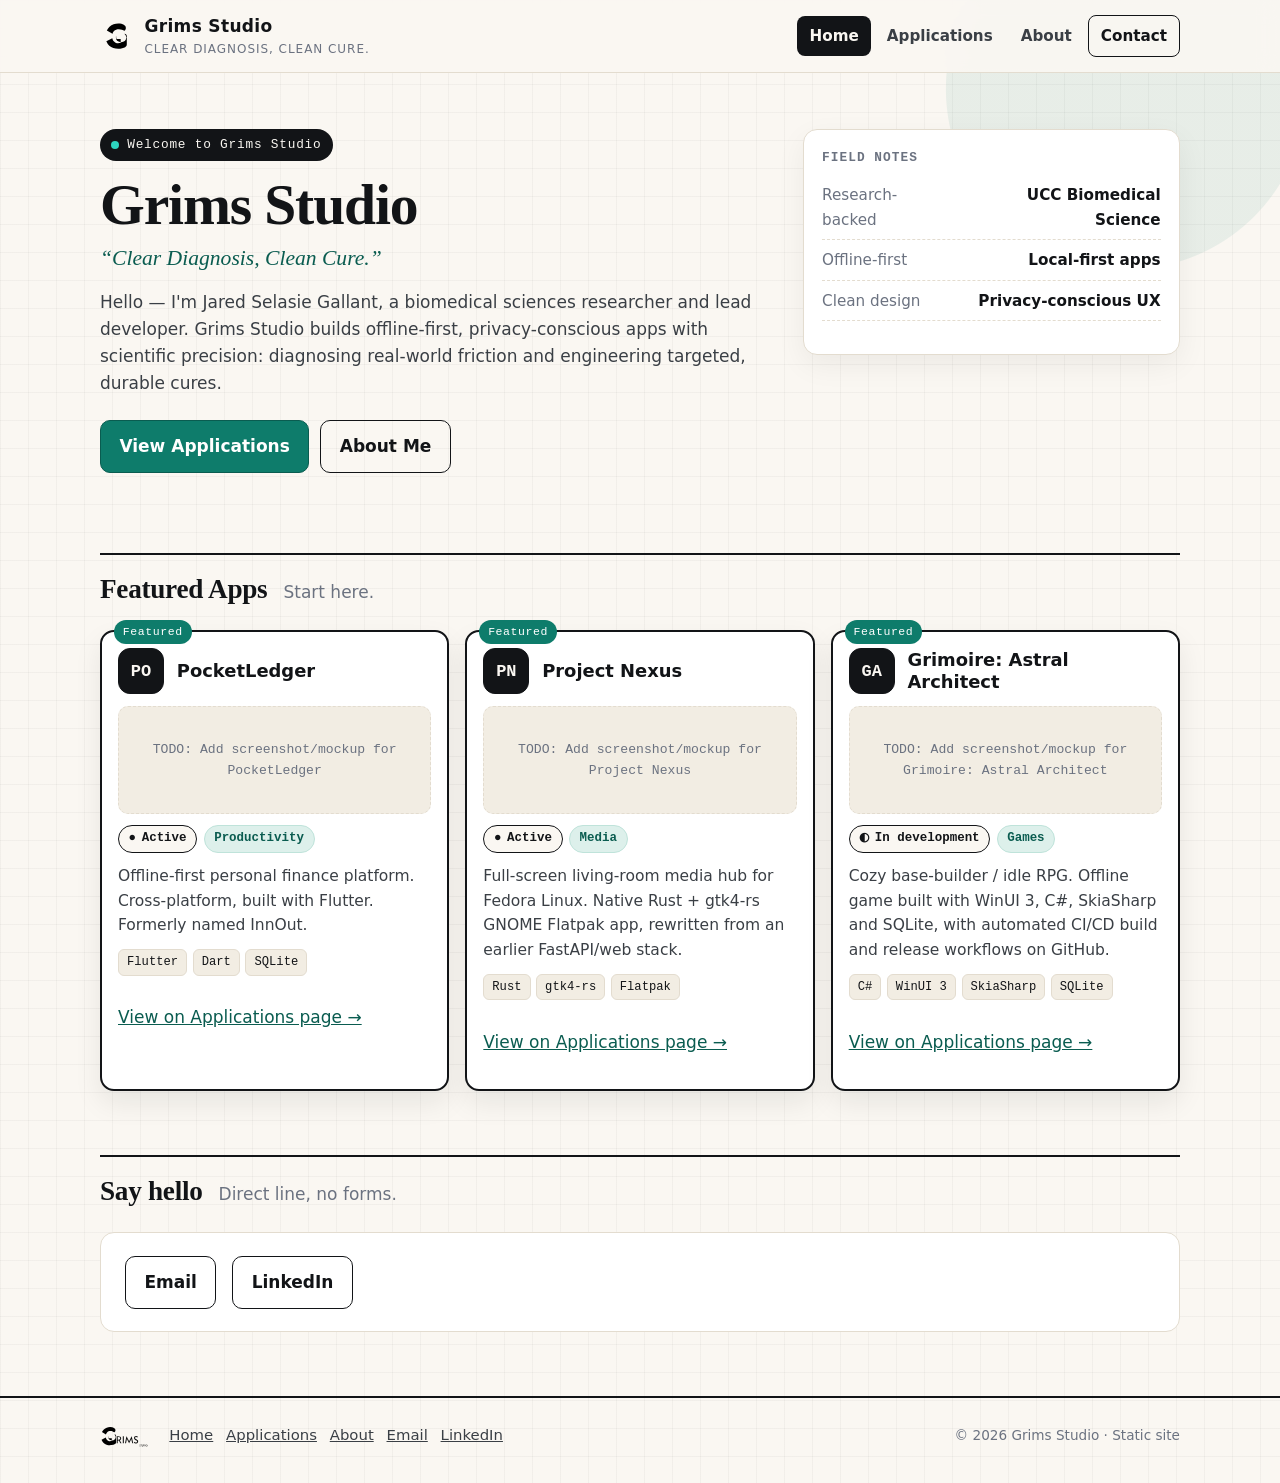
==== docs/index.html @ 5149612d "Add sitemap, robots.txt, and canonical URLs for Google indexing" ====
<!doctype html>
<html lang="en">
<head>
  <meta charset="utf-8" />
  <meta name="viewport" content="width=device-width, initial-scale=1" />
  <title>Grims Studio — Clear Diagnosis, Clean Cure. Jared Selasie Gallant</title>
  <meta name="description" content="Grims Studio: Clear Diagnosis, Clean Cure. Offline-first, privacy-conscious apps by Jared Selasie Gallant, Biomedical Sciences Researcher &amp; Lead Developer." />
  <meta property="og:title" content="Grims Studio — Clear Diagnosis, Clean Cure. Jared Selasie Gallant" />
  <meta property="og:description" content="Grims Studio: Clear Diagnosis, Clean Cure. Offline-first, privacy-conscious apps by Jared Selasie Gallant, Biomedical Sciences Researcher &amp; Lead Developer." />
  <meta property="og:type" content="website" />
  <!-- TODO: supply an Open Graph preview image as docs/og-preview.png and replace the content below -->
  <meta property="og:image" content="./og-preview.png" />
  <link rel="stylesheet" href="./style.css" />
  <link rel="icon" href="./grims-mark.svg" type="image/svg+xml" />
  <link rel="canonical" href="https://jaredselasiegallant-sudo.github.io/Grims-studio/index.html" />
</head>
<body>
  <a class="skip-link" href="#main">Skip to content</a>
<header class="site-header">
    <div class="header-inner">
      <a class="wordmark" href="./index.html" aria-label="Grims Studio home">
        <img class="wordmark-logo" src="./grims-mark.svg" alt="" width="34" height="34" />
        <span>Grims Studio<small>Clear Diagnosis, Clean Cure.</small></span>
      </a>
      <button class="nav-toggle" type="button" aria-expanded="false" aria-controls="primary-nav" aria-label="Menu">
        <span aria-hidden="true">☰</span>
      </button>
      <nav class="site-nav" id="primary-nav" aria-label="Primary">
        <a href="./index.html" class="active" aria-current="page">Home</a><a href="./applications.html">Applications</a><a href="./about.html">About</a><a href="./about.html#contact" class="nav-cta">Contact</a>
      </nav>
    </div>
  </header>
  <main id="main">
<section class="hero" aria-label="Welcome">
      <div class="wrap hero-grid">
        <div>
          <span class="eyebrow"><i aria-hidden="true"></i> Welcome to Grims Studio</span>
          <h1>Grims Studio</h1>
          <p class="tagline">“Clear Diagnosis, Clean Cure.”</p>
          <p class="lede">Hello — I'm Jared Selasie Gallant, a biomedical sciences researcher and lead developer. Grims Studio builds offline-first, privacy-conscious apps with scientific precision: diagnosing real-world friction and engineering targeted, durable cures.</p>
          <div class="hero-actions">
            <a class="btn btn-primary" href="./applications.html">View Applications</a>
            <a class="btn btn-ghost" href="./about.html">About Me</a>
          </div>
        </div>
        <aside class="hero-card" aria-label="Why trust this work">
          <h2>Field notes</h2>
          <dl class="specimen">
            <div><dt>Research-backed</dt><dd>UCC Biomedical Science</dd></div>
            <div><dt>Offline-first</dt><dd>Local-first apps</dd></div>
            <div><dt>Clean design</dt><dd>Privacy-conscious UX</dd></div>
          </dl>
        </aside>
      </div>
    </section>

    <section class="block" aria-label="Featured applications">
      <div class="wrap">
        <div class="section-head"><h2>Featured Apps</h2><p>Start here.</p></div>
        <div class="grid">
          
        <article class="card project-card featured" id="pocketledger" data-category="Productivity" data-search="PocketLedger Offline-first personal finance platform. Cross-platform, built with Flutter. Formerly named InnOut. Productivity Flutter Dart SQLite  Active">
          <div class="card-top">
            <div class="monogram" aria-hidden="true">PO</div>
            <h3>PocketLedger</h3>
          </div>
          <div class="shot-placeholder" role="img" aria-label="Screenshot placeholder for PocketLedger">TODO: Add screenshot/mockup for PocketLedger</div>
          <div class="card-badges"><span class="badge status"><span aria-hidden="true">●</span> Active</span><span class="badge cat">Productivity</span></div>
          <p class="desc">Offline-first personal finance platform. Cross-platform, built with Flutter. Formerly named InnOut.</p>
          <div class="tags"><span>Flutter</span><span>Dart</span><span>SQLite</span></div>
          <p><a href="./applications.html#pocketledger">View on Applications page →</a></p>
          
        </article>

        <article class="card project-card featured" id="project-nexus" data-category="Media" data-search="Project Nexus Full-screen living-room media hub for Fedora Linux. Native Rust + gtk4-rs GNOME Flatpak app, rewritten from an earlier FastAPI/web stack. Media Rust gtk4-rs Flatpak  Active">
          <div class="card-top">
            <div class="monogram" aria-hidden="true">PN</div>
            <h3>Project Nexus</h3>
          </div>
          <div class="shot-placeholder" role="img" aria-label="Screenshot placeholder for Project Nexus">TODO: Add screenshot/mockup for Project Nexus</div>
          <div class="card-badges"><span class="badge status"><span aria-hidden="true">●</span> Active</span><span class="badge cat">Media</span></div>
          <p class="desc">Full-screen living-room media hub for Fedora Linux. Native Rust + gtk4-rs GNOME Flatpak app, rewritten from an earlier FastAPI/web stack.</p>
          <div class="tags"><span>Rust</span><span>gtk4-rs</span><span>Flatpak</span></div>
          <p><a href="./applications.html#project-nexus">View on Applications page →</a></p>
          
        </article>

        <article class="card project-card featured" id="grimoire-astral-architect" data-category="Games" data-search="Grimoire: Astral Architect Cozy base-builder / idle RPG. Offline game built with WinUI 3, C#, SkiaSharp and SQLite, with automated CI/CD build and release workflows on GitHub. Games C# WinUI 3 SkiaSharp SQLite  In development">
          <div class="card-top">
            <div class="monogram" aria-hidden="true">GA</div>
            <h3>Grimoire: Astral Architect</h3>
          </div>
          <div class="shot-placeholder" role="img" aria-label="Screenshot placeholder for Grimoire: Astral Architect">TODO: Add screenshot/mockup for Grimoire: Astral Architect</div>
          <div class="card-badges"><span class="badge status"><span aria-hidden="true">◐</span> In development</span><span class="badge cat">Games</span></div>
          <p class="desc">Cozy base-builder / idle RPG. Offline game built with WinUI 3, C#, SkiaSharp and SQLite, with automated CI/CD build and release workflows on GitHub.</p>
          <div class="tags"><span>C#</span><span>WinUI 3</span><span>SkiaSharp</span><span>SQLite</span></div>
          <p><a href="./applications.html#grimoire-astral-architect">View on Applications page →</a></p>
          
        </article>
        </div>
      </div>
    </section>

    <section class="block" aria-label="Contact">
      <div class="wrap">
        <div class="section-head"><h2>Say hello</h2><p>Direct line, no forms.</p></div>
        <div class="prose contact-box">
          <a class="btn btn-ghost" href="mailto:jaredselasiegallant@gmail.com">Email</a><a class="btn btn-ghost" href="https://linkedin.com/in/jared-gallant" target="_blank" rel="noopener noreferrer">LinkedIn</a>
        </div>
      </div>
    </section>
  </main>
<footer class="footer">
    <div class="wrap footer-inner">
      <img class="footer-logo" src="./grims-logo-horizontal.svg" alt="Grims Studio" height="30" />
      <nav aria-label="Footer">
        <a href="./index.html">Home</a>
        <a href="./applications.html">Applications</a>
        <a href="./about.html">About</a>
        <a href="mailto:jaredselasiegallant@gmail.com">Email</a><a href="https://linkedin.com/in/jared-gallant" target="_blank" rel="noopener noreferrer">LinkedIn</a>
      </nav>
      <span class="quiet" style="margin-left:auto">© 2026 Grims Studio · Static site</span>
    </div>
  </footer>
  <script src="./app.js" defer></script>
</body>
</html>
---- docs/style.css ----
/* Grims Studio — Clinical Lab theme
   Dark ink #121417 / Warm paper #FAF7F2 / Lab teal #0E7C6B
   System fonts only. No external dependencies. */
:root {
  --paper: #FAF7F2;
  --paper-2: #F2EDE3;
  --ink: #121417;
  --ink-soft: #3A3F45;
  --muted: #6B7280;
  --line: #E3DCCF;
  --line-dark: #2A2E33;
  --accent: #0E7C6B;
  --accent-deep: #0A5C50;
  --accent-tint: #DDF0EB;
  --card: #FFFFFF;
  --radius: 14px;
  --max: 1120px;
  --font-display: Georgia, "Iowan Old Style", Charter, "Times New Roman", serif;
  --font-body: system-ui, -apple-system, "Segoe UI", Inter, Roboto, "Helvetica Neue", Arial, sans-serif;
  --font-mono: ui-monospace, "Cascadia Code", "SF Mono", Menlo, Consolas, monospace;
}
* { box-sizing: border-box; }
html { scroll-behavior: smooth; }
@media (prefers-reduced-motion: reduce) {
  html { scroll-behavior: auto; }
  *, *::before, *::after { animation: none !important; transition: none !important; }
}
body {
  margin: 0;
  font-family: var(--font-body);
  background:
    radial-gradient(circle at 88% 6%, rgba(14,124,107,.08) 0 180px, transparent 181px),
    linear-gradient(rgba(18,20,23,.035) 1px, transparent 1px),
    linear-gradient(90deg, rgba(18,20,23,.035) 1px, transparent 1px),
    var(--paper);
  background-size: auto, 28px 28px, 28px 28px, auto;
  color: var(--ink);
  line-height: 1.6;
  font-size: 17px;
}
.skip-link {
  position: absolute; left: -9999px; top: 0;
  background: var(--ink); color: #fff; padding: .6rem 1rem; z-index: 50;
  border-radius: 0 0 8px 0;
}
.skip-link:focus { left: 0; }
a { color: var(--accent-deep); }
a:hover { color: var(--accent); }
:focus-visible { outline: 3px solid var(--accent); outline-offset: 3px; border-radius: 4px; }
.wrap { max-width: var(--max); margin: 0 auto; padding: 0 1.25rem; }

/* Header */
.site-header {
  position: sticky; top: 0; z-index: 20;
  background: rgba(250,247,242,.92);
  backdrop-filter: blur(10px);
  border-bottom: 1px solid var(--line);
}
.header-inner { display: flex; align-items: center; gap: 1rem; padding: .8rem 1.25rem; max-width: var(--max); margin: 0 auto; }
.wordmark { display: flex; align-items: center; gap: .65rem; text-decoration: none; color: var(--ink); font-weight: 800; letter-spacing: .02em; }
.wordmark-logo { width: 34px; height: 34px; flex: 0 0 34px; }
.footer-logo { height: 30px; width: auto; }
.wordmark small { display: block; font-weight: 500; color: var(--muted); font-size: .75rem; letter-spacing: .08em; text-transform: uppercase; }
.site-nav { margin-left: auto; display: flex; gap: .25rem; align-items: center; flex-wrap: wrap; }
.site-nav a { text-decoration: none; color: var(--ink-soft); padding: .5rem .75rem; border-radius: 8px; font-weight: 600; font-size: .95rem; }
.site-nav a:hover { background: var(--paper-2); color: var(--ink); }
.nav-cta { border: 1.5px solid var(--ink) !important; color: var(--ink) !important; }
.nav-cta:hover { background: var(--ink) !important; color: var(--paper) !important; }
.site-nav a[aria-current="page"] { background: var(--ink); color: var(--paper); }
.site-nav a.nav-cta[aria-current="page"] { background: var(--ink); color: var(--paper); }
.nav-toggle {
  display: none; margin-left: auto;
  border: 1.5px solid var(--ink); background: transparent; color: var(--ink);
  border-radius: 9px; padding: .45rem .7rem; font-size: 1.1rem; cursor: pointer;
}
@media (max-width: 720px) {
  .nav-toggle { display: inline-block; }
  .site-nav { display: none; width: 100%; flex-direction: column; align-items: stretch; }
  .site-nav.open { display: flex; }
  .site-nav a { padding: .7rem .8rem; }
  .header-inner { flex-wrap: wrap; }
}

/* Hero */
.hero { padding: 3.5rem 0 2rem; }
.hero-grid { display: grid; grid-template-columns: 1.6fr .9fr; gap: 2rem; align-items: start; }
@media (max-width: 860px) { .hero-grid { grid-template-columns: 1fr; } }
.eyebrow {
  display: inline-flex; align-items: center; gap: .5rem;
  font-family: var(--font-mono); font-size: .8rem; letter-spacing: .06em;
  background: var(--ink); color: var(--paper); padding: .35rem .7rem; border-radius: 999px;
}
.eyebrow i { width: 8px; height: 8px; border-radius: 50%; background: #2DD4BF; display: inline-block; }
.hero h1 { font-family: var(--font-display); font-size: clamp(2.2rem, 5vw, 3.6rem); line-height: 1.04; margin: .9rem 0 .4rem; letter-spacing: -0.02em; }
.hero h1 span { font-style: italic; font-weight: 400; }
.role-line { font-size: 1.15rem; color: var(--ink-soft); font-weight: 600; margin: 0 0 .6rem; }
.tagline { font-family: var(--font-display); font-style: italic; font-size: 1.35rem; color: var(--accent-deep); margin: .2rem 0 .8rem; }
.lede { color: var(--ink-soft); max-width: 62ch; margin: 0 0 1.4rem; }
.hero-actions { display: flex; gap: .7rem; flex-wrap: wrap; margin-bottom: 1rem; }
.btn {
  display: inline-flex; align-items: center; gap: .5rem;
  padding: .75rem 1.15rem; border-radius: 10px; font-weight: 750; text-decoration: none;
  border: 1.5px solid var(--ink);
}
.btn-primary { background: var(--accent); border-color: var(--accent-deep); color: #fff; }
.btn-primary:hover { background: var(--accent-deep); color: #fff; }
.btn-ghost { background: transparent; color: var(--ink); }
.btn-ghost:hover { background: var(--ink); color: var(--paper); }
.hero-meta { display: flex; gap: 1rem; flex-wrap: wrap; font-size: .9rem; color: var(--muted); font-family: var(--font-mono); }
.hero-card {
  background: var(--card); border: 1px solid var(--line); border-radius: var(--radius);
  padding: 1.1rem 1.15rem; box-shadow: 0 10px 30px rgba(18,20,23,.06);
}
.hero-card h2 { font-family: var(--font-mono); font-size: .8rem; letter-spacing: .08em; text-transform: uppercase; color: var(--muted); margin: 0 0 .7rem; }
.specimen { display: grid; gap: .5rem; font-size: .95rem; }
.specimen div { display: flex; justify-content: space-between; gap: 1rem; border-bottom: 1px dashed var(--line); padding-bottom: .45rem; }
.specimen dt { color: var(--muted); } .specimen dd { margin: 0; font-weight: 650; text-align: right; }

/* Sections */
section.block { padding: 2rem 0; }
.section-head { display: flex; align-items: baseline; gap: 1rem; border-top: 2px solid var(--ink); padding-top: .8rem; margin-bottom: 1.2rem; }
.section-head h2 { font-family: var(--font-display); font-size: 1.7rem; margin: 0; letter-spacing: -0.01em; }
.section-head p { margin: 0; color: var(--muted); }
.count-pill { margin-left: auto; font-family: var(--font-mono); font-size: .8rem; background: var(--paper-2); border: 1px solid var(--line); padding: .2rem .6rem; border-radius: 999px; }

/* Controls */
.controls { display: flex; gap: .8rem; flex-wrap: wrap; align-items: center; margin-bottom: 1rem; background: var(--card); border: 1px solid var(--line); border-radius: var(--radius); padding: .8rem; }
.search-wrap { flex: 1 1 260px; display: flex; align-items: center; gap: .6rem; }
.search-wrap label { font-weight: 700; font-size: .9rem; }
.search-wrap input {
  flex: 1; padding: .65rem .8rem; border-radius: 9px; border: 1.5px solid var(--line);
  background: var(--paper); font-size: 1rem; color: var(--ink);
}
.filter-row { display: flex; gap: .45rem; flex-wrap: wrap; }
.filter-btn {
  border: 1.5px solid var(--line); background: var(--paper); color: var(--ink-soft);
  padding: .45rem .8rem; border-radius: 999px; font-weight: 650; cursor: pointer; font-size: .9rem;
}
.filter-btn[aria-pressed="true"] { background: var(--ink); color: var(--paper); border-color: var(--ink); }
.clear-btn { border: none; background: transparent; color: var(--accent-deep); font-weight: 700; cursor: pointer; text-decoration: underline; }
.no-results { display: none; border: 1.5px dashed var(--line); border-radius: var(--radius); padding: 1.5rem; text-align: center; background: var(--card); }
.no-results.show { display: block; }

/* Grid + cards */
.grid { display: grid; grid-template-columns: repeat(3, 1fr); gap: 1rem; }
@media (max-width: 960px) { .grid { grid-template-columns: repeat(2, 1fr); } }
@media (max-width: 620px) { .grid { grid-template-columns: 1fr; } }
.card {
  background: var(--card); border: 1px solid var(--line); border-radius: var(--radius);
  padding: 1rem; display: flex; flex-direction: column; gap: .7rem;
  position: relative;
}
.card.featured { border: 2px solid var(--ink); box-shadow: 0 12px 28px rgba(18,20,23,.08); }
.card.featured::before {
  content: "Featured"; position: absolute; top: -12px; left: 12px;
  background: var(--accent); color: #fff; font-family: var(--font-mono); font-size: .72rem;
  padding: .15rem .55rem; border-radius: 999px; letter-spacing: .05em;
}
.card-top { display: flex; gap: .8rem; align-items: center; }
.monogram {
  width: 46px; height: 46px; border-radius: 12px; flex: 0 0 46px;
  display: grid; place-items: center; font-weight: 800; font-family: var(--font-mono);
  background: var(--paper-2); border: 1px solid var(--line); color: var(--ink);
}
.card.featured .monogram { background: var(--ink); color: var(--paper); border-color: var(--ink); }
.card h3 { margin: 0; font-size: 1.12rem; line-height: 1.25; }
.card-badges { display: flex; gap: .4rem; flex-wrap: wrap; font-size: .78rem; }
.badge {
  display: inline-flex; align-items: center; gap: .35rem;
  border: 1px solid var(--line); border-radius: 999px; padding: .18rem .6rem;
  background: var(--paper); font-family: var(--font-mono); font-weight: 600;
}
.badge.status { border-color: var(--ink); }
.badge.cat { background: var(--accent-tint); border-color: #BFE3DA; color: var(--accent-deep); }
.card p.desc { margin: 0; color: var(--ink-soft); font-size: .97rem; }
.tags { display: flex; gap: .35rem; flex-wrap: wrap; }
.tags span { font-family: var(--font-mono); font-size: .76rem; background: var(--paper-2); border: 1px solid var(--line); padding: .15rem .5rem; border-radius: 6px; }
.card-actions { display: flex; gap: .6rem; margin-top: auto; padding-top: .3rem; flex-wrap: wrap; }
.card-actions a { font-weight: 750; font-size: .92rem; text-decoration: none; padding: .5rem .8rem; border-radius: 8px; border: 1.5px solid var(--ink); }
.action-open { background: var(--ink); color: var(--paper); }
.action-open:hover { background: #000; color: #fff; }
.action-src:hover { background: var(--paper-2); }
.card img { width: 100%; height: auto; border-radius: 10px; border: 1px solid var(--line); }

/* Prose */
.prose { background: var(--card); border: 1px solid var(--line); border-radius: var(--radius); padding: 1.4rem 1.5rem; }
.prose h2, .prose h3 { font-family: var(--font-display); }
.prose ul { padding-left: 1.2rem; }
.prose li { margin-bottom: .35rem; }
.two-col { display: grid; grid-template-columns: 1fr 1fr; gap: 1rem; }
@media (max-width: 800px) { .two-col { grid-template-columns: 1fr; } }
.mini { background: var(--paper); border: 1px solid var(--line); border-radius: 12px; padding: 1rem 1.1rem; }
.mini h3 { margin-top: 0; font-family: var(--font-mono); font-size: .85rem; text-transform: uppercase; letter-spacing: .07em; color: var(--muted); }

/* Contact / footer */
.contact-box { display: flex; gap: 1rem; flex-wrap: wrap; align-items: center; }
.footer { border-top: 2px solid var(--ink); margin-top: 2rem; padding: 1.4rem 0 2rem; color: var(--ink-soft); font-size: .93rem; }
.footer-inner { display: flex; gap: 1rem; flex-wrap: wrap; align-items: center; }
.footer nav { display: flex; gap: .8rem; }
.footer nav a { color: var(--ink-soft); }
.quiet { color: var(--muted); font-size: .85rem; }

/* Screenshot placeholders + TODO markers (content to be supplied) */
.shot-placeholder {
  border: 1.5px dashed var(--line); border-radius: 10px;
  background: var(--paper-2); color: var(--muted);
  font-family: var(--font-mono); font-size: .82rem; text-align: center;
  padding: 2rem 1rem;
}
.todo { color: var(--muted); font-style: italic; }
.card h4 { margin: .4rem 0 0; font-size: .95rem; }
.card ul { margin: .2rem 0; padding-left: 1.2rem; color: var(--ink-soft); font-size: .95rem; }
/* Fragment target offset below sticky header */
.project-card:target { outline: 3px solid var(--accent); outline-offset: 4px; }
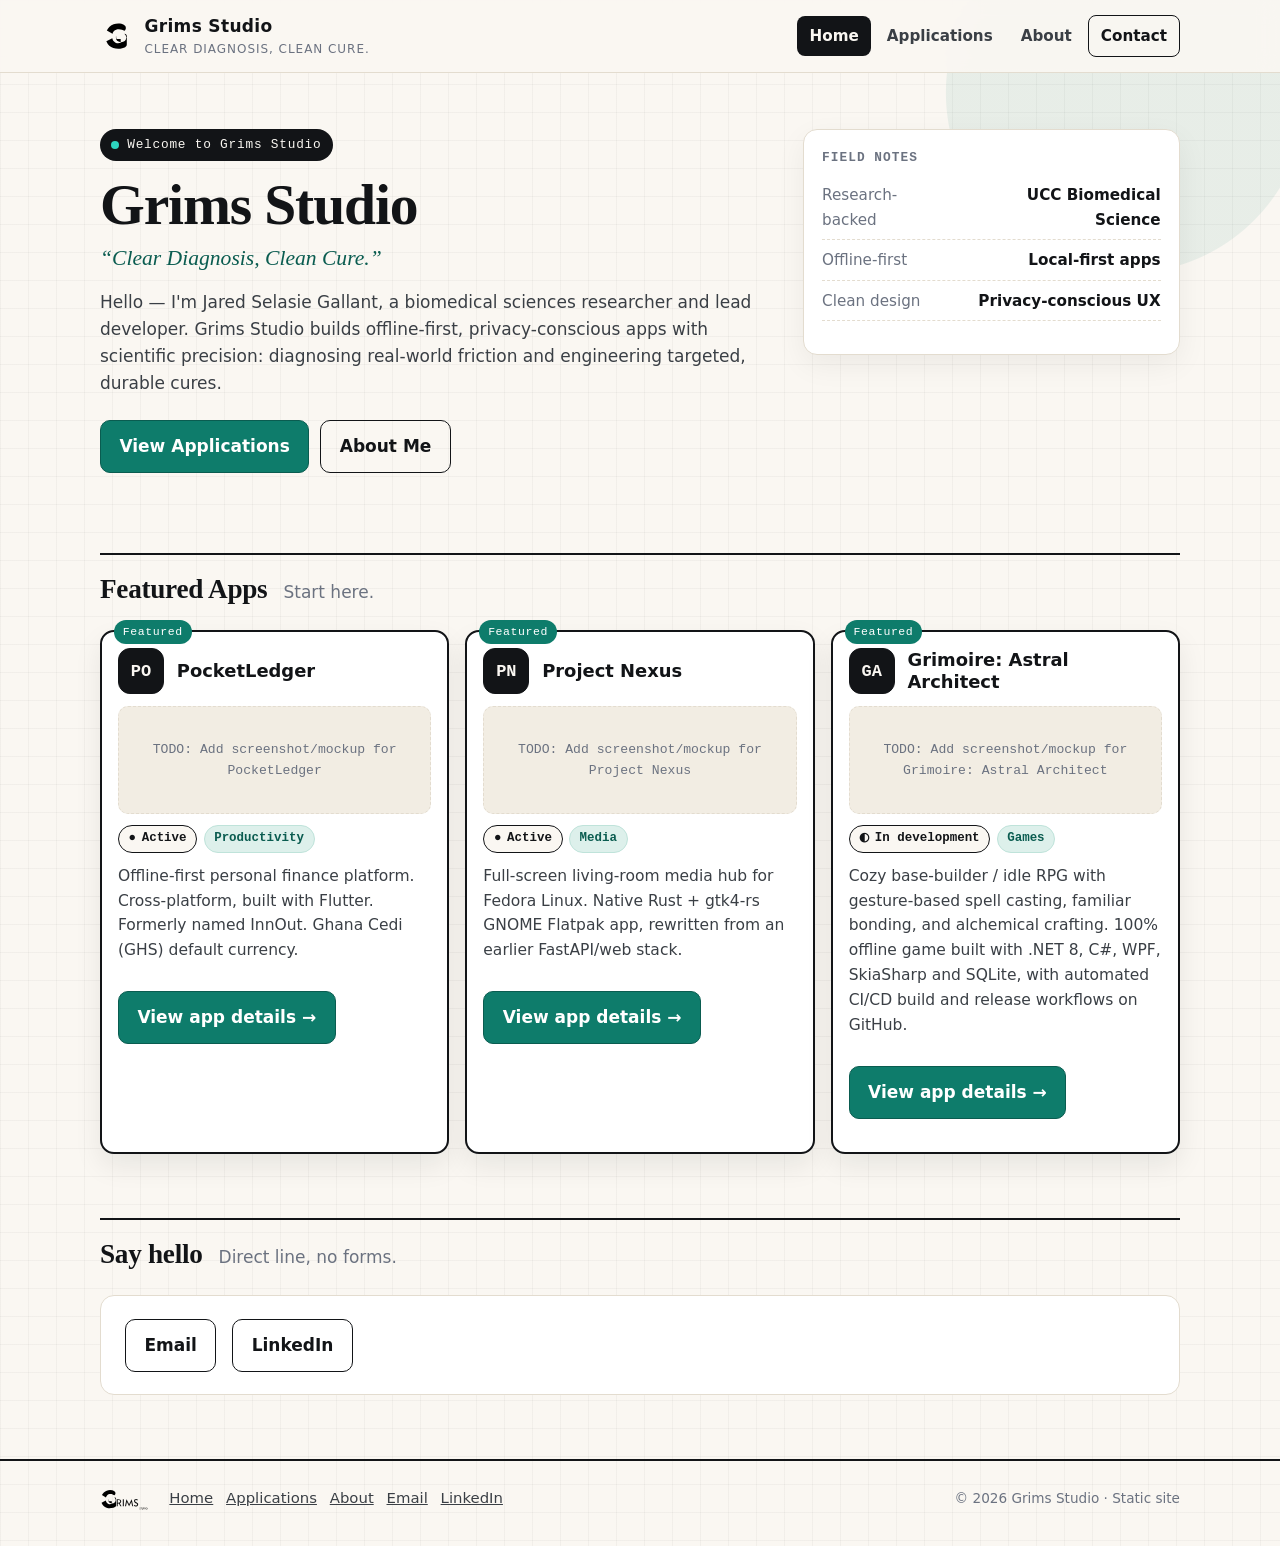
==== commit 797480cb: "Add per-app detail pages; fill verified repo details (WPF, downloads, demo)" ====
--- a/docs/index.html
+++ b/docs/index.html
@@ -59,17 +59,15 @@
         <div class="section-head"><h2>Featured Apps</h2><p>Start here.</p></div>
         <div class="grid">
           
-        <article class="card project-card featured" id="pocketledger" data-category="Productivity" data-search="PocketLedger Offline-first personal finance platform. Cross-platform, built with Flutter. Formerly named InnOut. Productivity Flutter Dart SQLite  Active">
+        <article class="card project-card featured" id="pocketledger" data-category="Productivity" data-search="PocketLedger Offline-first personal finance platform. Cross-platform, built with Flutter. Formerly named InnOut. Ghana Cedi (GHS) default currency. Productivity Flutter Dart React Native SQLite  Active">
           <div class="card-top">
             <div class="monogram" aria-hidden="true">PO</div>
             <h3>PocketLedger</h3>
           </div>
           <div class="shot-placeholder" role="img" aria-label="Screenshot placeholder for PocketLedger">TODO: Add screenshot/mockup for PocketLedger</div>
           <div class="card-badges"><span class="badge status"><span aria-hidden="true">●</span> Active</span><span class="badge cat">Productivity</span></div>
-          <p class="desc">Offline-first personal finance platform. Cross-platform, built with Flutter. Formerly named InnOut.</p>
-          <div class="tags"><span>Flutter</span><span>Dart</span><span>SQLite</span></div>
-          <p><a href="./applications.html#pocketledger">View on Applications page →</a></p>
-          
+          <p class="desc">Offline-first personal finance platform. Cross-platform, built with Flutter. Formerly named InnOut. Ghana Cedi (GHS) default currency.</p>
+          <p><a class="btn btn-primary" href="./app-pocketledger.html">View app details →</a></p>
         </article>
 
         <article class="card project-card featured" id="project-nexus" data-category="Media" data-search="Project Nexus Full-screen living-room media hub for Fedora Linux. Native Rust + gtk4-rs GNOME Flatpak app, rewritten from an earlier FastAPI/web stack. Media Rust gtk4-rs Flatpak  Active">
@@ -80,22 +78,18 @@
           <div class="shot-placeholder" role="img" aria-label="Screenshot placeholder for Project Nexus">TODO: Add screenshot/mockup for Project Nexus</div>
           <div class="card-badges"><span class="badge status"><span aria-hidden="true">●</span> Active</span><span class="badge cat">Media</span></div>
           <p class="desc">Full-screen living-room media hub for Fedora Linux. Native Rust + gtk4-rs GNOME Flatpak app, rewritten from an earlier FastAPI/web stack.</p>
-          <div class="tags"><span>Rust</span><span>gtk4-rs</span><span>Flatpak</span></div>
-          <p><a href="./applications.html#project-nexus">View on Applications page →</a></p>
-          
+          <p><a class="btn btn-primary" href="./app-project-nexus.html">View app details →</a></p>
         </article>
 
-        <article class="card project-card featured" id="grimoire-astral-architect" data-category="Games" data-search="Grimoire: Astral Architect Cozy base-builder / idle RPG. Offline game built with WinUI 3, C#, SkiaSharp and SQLite, with automated CI/CD build and release workflows on GitHub. Games C# WinUI 3 SkiaSharp SQLite  In development">
+        <article class="card project-card featured" id="grimoire-astral-architect" data-category="Games" data-search="Grimoire: Astral Architect Cozy base-builder / idle RPG with gesture-based spell casting, familiar bonding, and alchemical crafting. 100% offline game built with .NET 8, C#, WPF, SkiaSharp and SQLite, with automated CI/CD build and release workflows on GitHub. Games .NET 8 C# WPF SkiaSharp SQLite Gesture-based spell casting Familiar bonding Alchemical crafting 100% offline, no account or microtransactions In development">
           <div class="card-top">
             <div class="monogram" aria-hidden="true">GA</div>
             <h3>Grimoire: Astral Architect</h3>
           </div>
           <div class="shot-placeholder" role="img" aria-label="Screenshot placeholder for Grimoire: Astral Architect">TODO: Add screenshot/mockup for Grimoire: Astral Architect</div>
           <div class="card-badges"><span class="badge status"><span aria-hidden="true">◐</span> In development</span><span class="badge cat">Games</span></div>
-          <p class="desc">Cozy base-builder / idle RPG. Offline game built with WinUI 3, C#, SkiaSharp and SQLite, with automated CI/CD build and release workflows on GitHub.</p>
-          <div class="tags"><span>C#</span><span>WinUI 3</span><span>SkiaSharp</span><span>SQLite</span></div>
-          <p><a href="./applications.html#grimoire-astral-architect">View on Applications page →</a></p>
-          
+          <p class="desc">Cozy base-builder / idle RPG with gesture-based spell casting, familiar bonding, and alchemical crafting. 100% offline game built with .NET 8, C#, WPF, SkiaSharp and SQLite, with automated CI/CD build and release workflows on GitHub.</p>
+          <p><a class="btn btn-primary" href="./app-grimoire-astral-architect.html">View app details →</a></p>
         </article>
         </div>
       </div>
--- a/docs/style.css
+++ b/docs/style.css
@@ -212,3 +212,9 @@
 .card ul { margin: .2rem 0; padding-left: 1.2rem; color: var(--ink-soft); font-size: .95rem; }
 /* Fragment target offset below sticky header */
 .project-card:target { outline: 3px solid var(--accent); outline-offset: 4px; }
+
+/* App detail pages */
+.page-title { font-family: var(--font-display); font-size: clamp(1.9rem, 4vw, 2.8rem); margin: .4rem 0 .7rem; letter-spacing: -0.02em; }
+.breadcrumb ol { list-style: none; display: flex; flex-wrap: wrap; gap: .5rem; margin: 0; padding: 1rem 0 0; font-size: .9rem; }
+.breadcrumb li + li::before { content: "/"; margin-right: .5rem; color: var(--muted); }
+.breadcrumb [aria-current="page"] { color: var(--muted); }
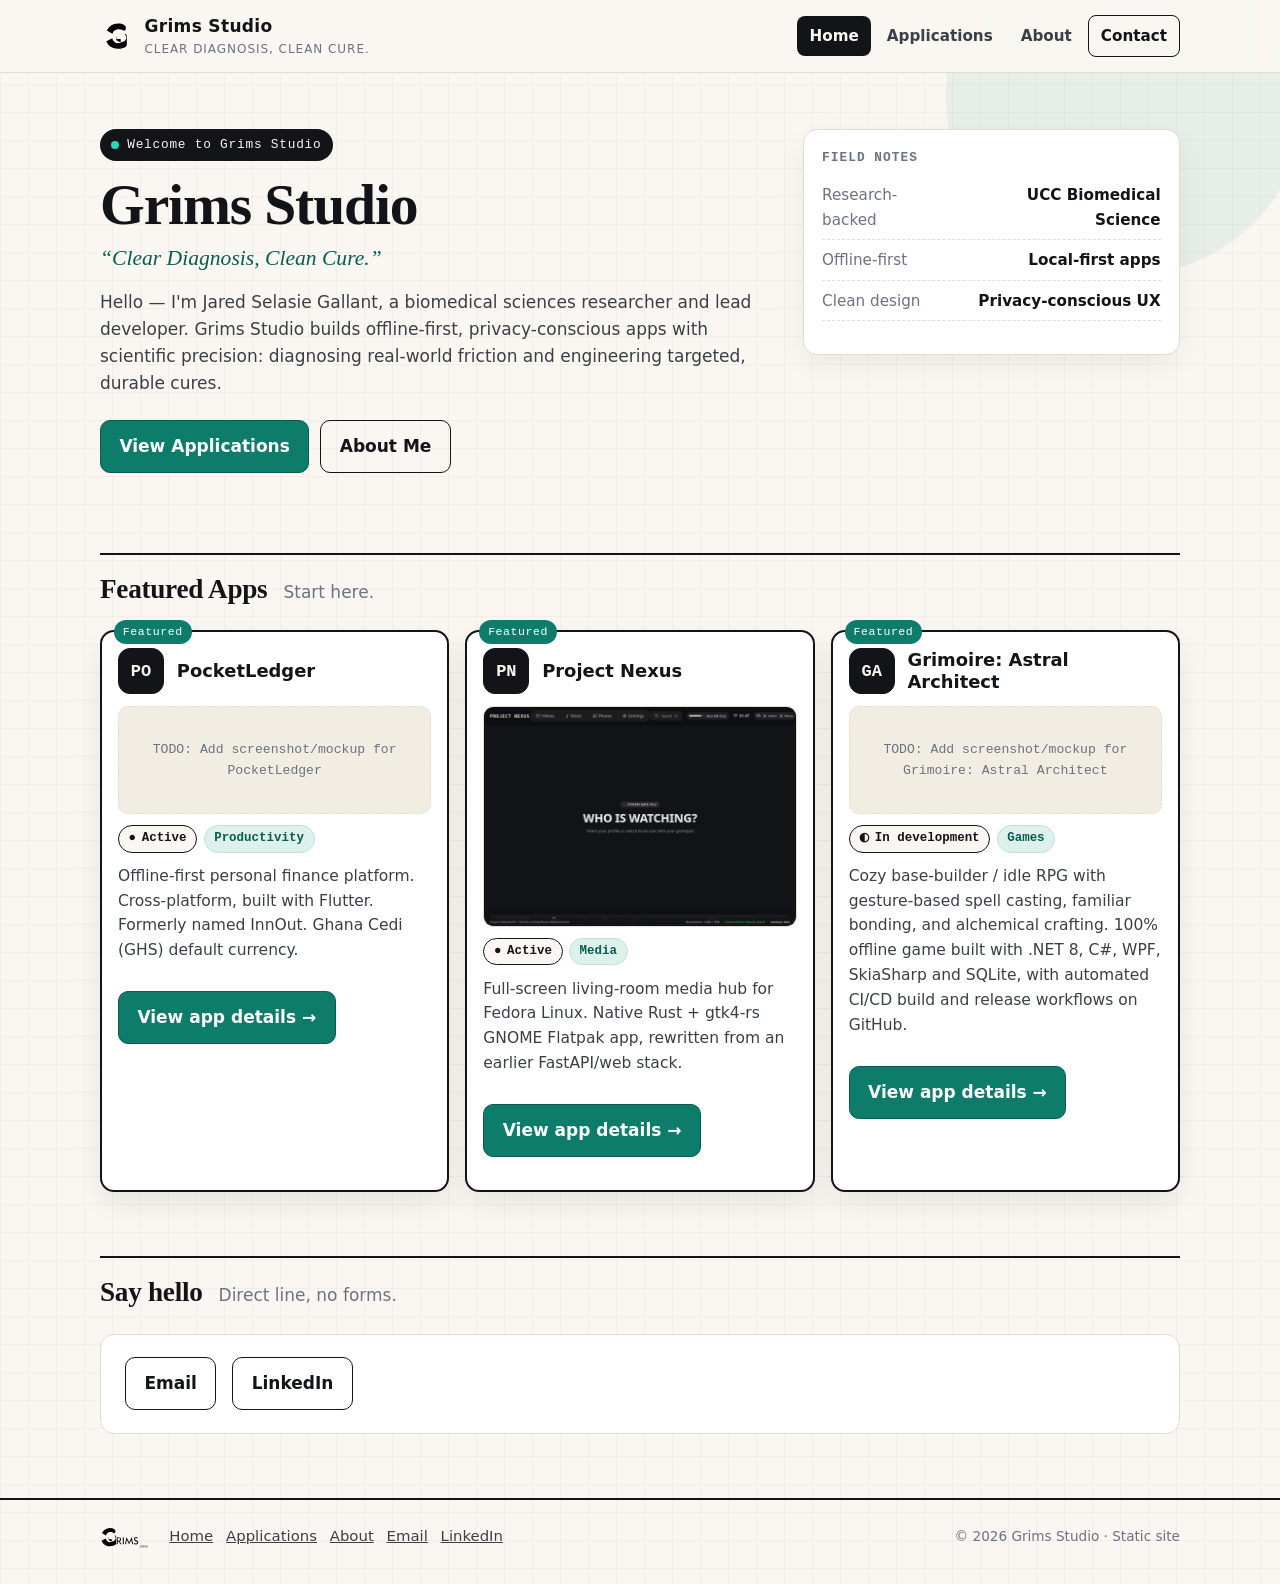
==== commit 2d61ef14: "Add real running screenshots for Pink Whisk and Project Nexus" ====
--- a/docs/index.html
+++ b/docs/index.html
@@ -75,7 +75,7 @@
             <div class="monogram" aria-hidden="true">PN</div>
             <h3>Project Nexus</h3>
           </div>
-          <div class="shot-placeholder" role="img" aria-label="Screenshot placeholder for Project Nexus">TODO: Add screenshot/mockup for Project Nexus</div>
+          <img src="./screenshots/project-nexus.webp" alt="Project Nexus screenshot" loading="lazy" />
           <div class="card-badges"><span class="badge status"><span aria-hidden="true">●</span> Active</span><span class="badge cat">Media</span></div>
           <p class="desc">Full-screen living-room media hub for Fedora Linux. Native Rust + gtk4-rs GNOME Flatpak app, rewritten from an earlier FastAPI/web stack.</p>
           <p><a class="btn btn-primary" href="./app-project-nexus.html">View app details →</a></p>
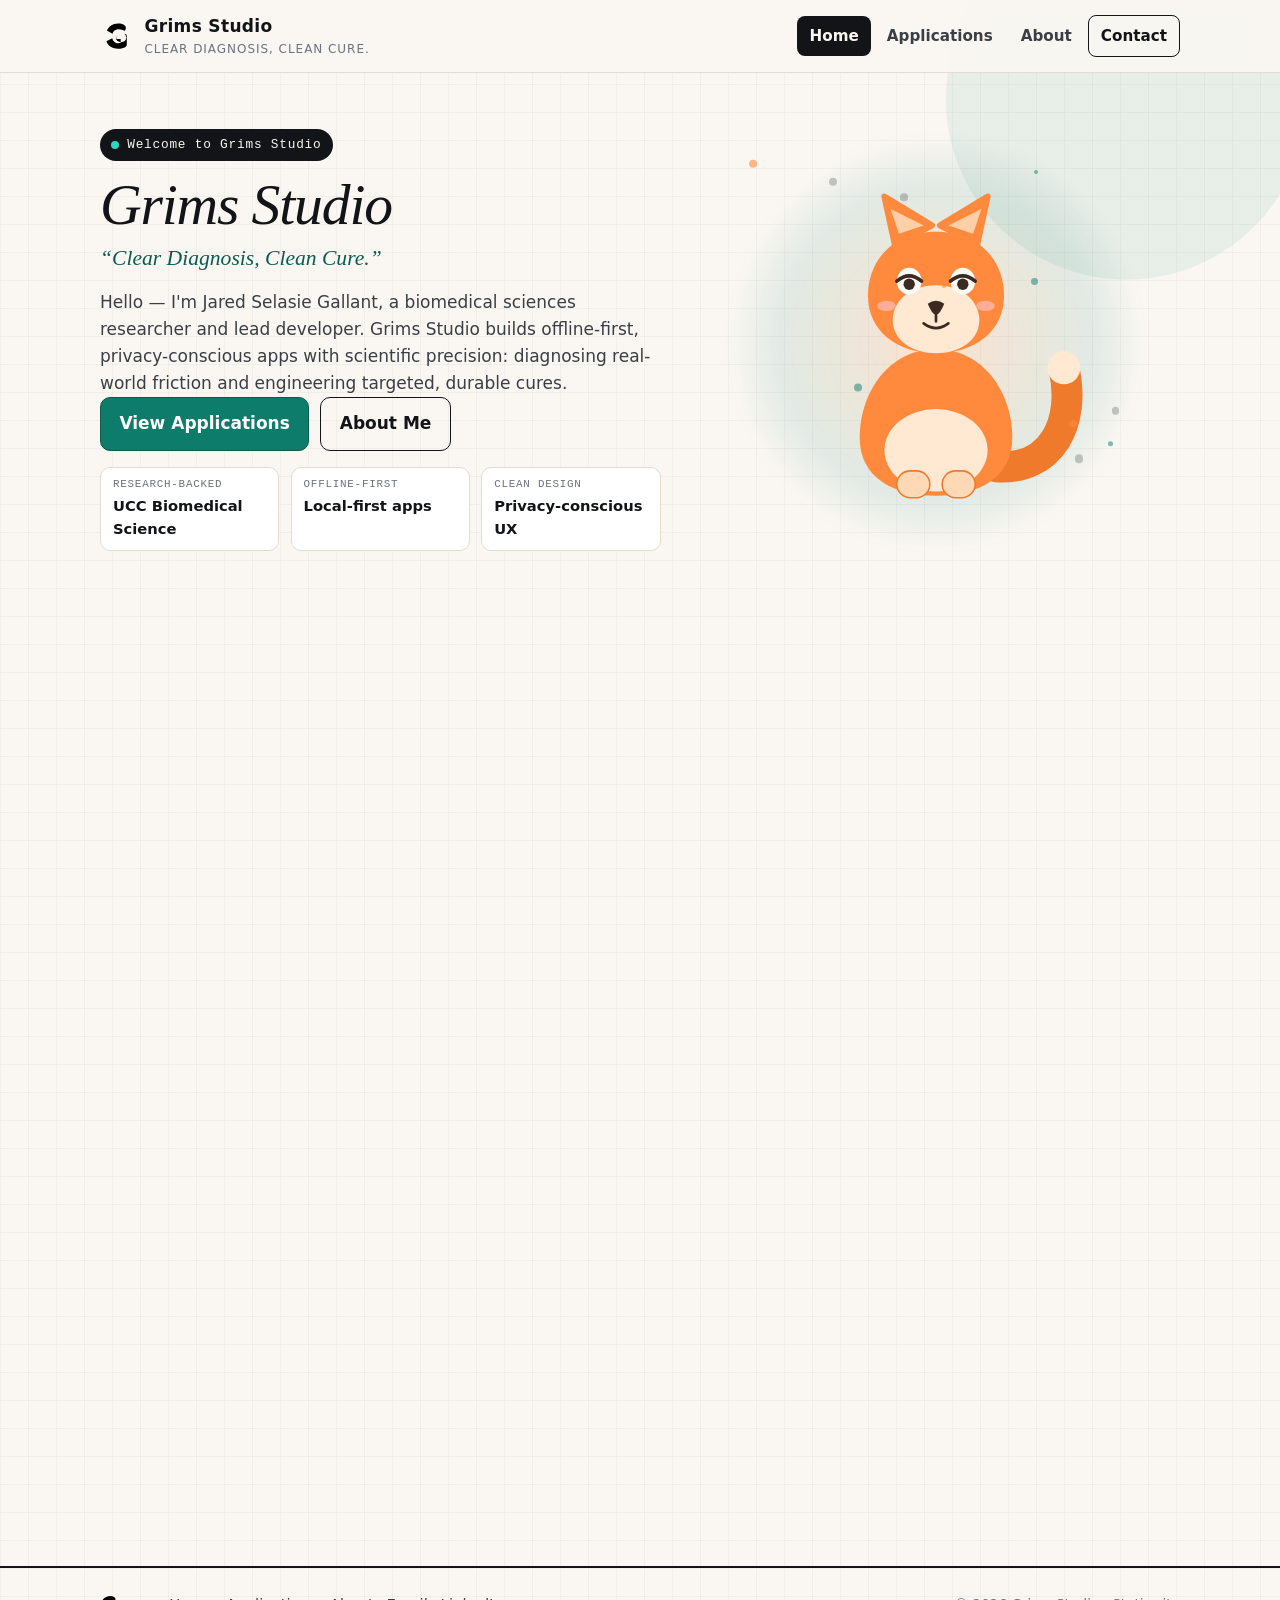
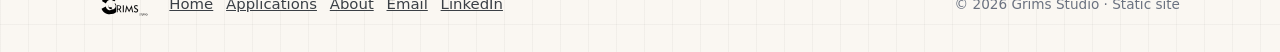
==== commit 8cca8dfe: "Add Kit the fox mascot: Anime.js interactive hero on every page - Inline SVG fox rig (fox_svg() in b" ====
--- a/docs/index.html
+++ b/docs/index.html
@@ -31,7 +31,7 @@
     </div>
   </header>
   <main id="main">
-<section class="hero" aria-label="Welcome">
+<section class="hero fox-hero" aria-label="Welcome">
       <div class="wrap hero-grid">
         <div>
           <span class="eyebrow"><i aria-hidden="true"></i> Welcome to Grims Studio</span>
@@ -42,15 +42,64 @@
             <a class="btn btn-primary" href="./applications.html">View Applications</a>
             <a class="btn btn-ghost" href="./about.html">About Me</a>
           </div>
-        </div>
-        <aside class="hero-card" aria-label="Why trust this work">
-          <h2>Field notes</h2>
-          <dl class="specimen">
+          <dl class="hero-notes" aria-label="Why trust this work">
             <div><dt>Research-backed</dt><dd>UCC Biomedical Science</dd></div>
             <div><dt>Offline-first</dt><dd>Local-first apps</dd></div>
             <div><dt>Clean design</dt><dd>Privacy-conscious UX</dd></div>
           </dl>
-        </aside>
+        </div>
+        <div class="fox-stage" aria-hidden="true">
+          <svg class="fox fox-hero" viewBox="0 0 320 320" role="img" aria-hidden="true" focusable="false">
+      <title>Kit, the Grims Studio fox</title>
+      <g class="fx-tail">
+        <path d="M218 280 C 272 284 296 238 284 184" fill="none" stroke="#EF7A2C" stroke-width="30" stroke-linecap="round"/>
+        <circle cx="284" cy="184" r="16" fill="#FFE9D2"/>
+      </g>
+      <g class="fx-body">
+        <path d="M160 166 C 114 166 86 208 86 252 C 86 290 118 308 160 308 C 202 308 234 290 234 252 C 234 208 206 166 160 166 Z" fill="#FF8A3D"/>
+        <ellipse cx="160" cy="264" rx="50" ry="40" fill="#FFE9D2"/>
+      </g>
+      <g class="fx-paws">
+        <rect x="122" y="284" width="32" height="26" rx="13" fill="#FFD9B5" stroke="#EF7A2C" stroke-width="1.5"/>
+        <rect x="166" y="284" width="32" height="26" rx="13" fill="#FFD9B5" stroke="#EF7A2C" stroke-width="1.5"/>
+      </g>
+      
+      <g class="fx-neck">
+        <g class="fx-head">
+          <g class="fx-ear fx-ear-l">
+            <path d="M120 64 L110 18 L156 46 Z" fill="#FF8A3D" stroke="#FF8A3D" stroke-width="6" stroke-linejoin="round"/>
+            <path d="M124 54 L116 30 L148 46 Z" fill="#FFCFA8"/>
+          </g>
+          <g class="fx-ear fx-ear-r">
+            <path d="M200 64 L210 18 L164 46 Z" fill="#FF8A3D" stroke="#FF8A3D" stroke-width="6" stroke-linejoin="round"/>
+            <path d="M196 54 L204 30 L172 46 Z" fill="#FFCFA8"/>
+          </g>
+          <path d="M160 52 C 116 52 94 82 94 114 C 94 150 124 170 160 170 C 196 170 226 150 226 114 C 226 82 204 52 160 52 Z" fill="#FF8A3D"/>
+          <path d="M160 104 C 134 104 118 120 118 138 C 118 158 138 170 160 170 C 182 170 202 158 202 138 C 202 120 186 104 160 104 Z" fill="#FFE9D2"/>
+          <g class="fx-eyes">
+            <g class="fx-eye fx-eye-l">
+              <ellipse cx="134" cy="100" rx="12" ry="13" fill="#FFFDF8"/>
+              <circle class="fx-pupil" cx="134" cy="103" r="5.5" fill="#3A2A21"/>
+              <circle cx="137" cy="96" r="2.2" fill="#FFFFFF"/>
+            </g>
+            <g class="fx-eye fx-eye-r">
+              <ellipse cx="186" cy="100" rx="12" ry="13" fill="#FFFDF8"/>
+              <circle class="fx-pupil" cx="186" cy="103" r="5.5" fill="#3A2A21"/>
+              <circle cx="189" cy="96" r="2.2" fill="#FFFFFF"/>
+            </g>
+          </g>
+          <g class="fx-squint">
+            <path d="M122 100 Q134 90 146 100" fill="none" stroke="#3A2A21" stroke-width="3.5" stroke-linecap="round"/>
+            <path d="M174 100 Q186 90 198 100" fill="none" stroke="#3A2A21" stroke-width="3.5" stroke-linecap="round"/>
+          </g>
+          <ellipse cx="112" cy="124" rx="9" ry="5" fill="#FFB3A7" opacity=".85"/>
+          <ellipse cx="208" cy="124" rx="9" ry="5" fill="#FFB3A7" opacity=".85"/>
+          <path d="M152 122 Q160 116 168 122 Q164 132 160 133 Q156 132 152 122 Z" fill="#3A2A21"/>
+          <path d="M160 133 L160 139 M148 141 Q160 150 172 141" fill="none" stroke="#3A2A21" stroke-width="2.6" stroke-linecap="round" stroke-linejoin="round"/>
+        </g>
+      </g>
+    </svg>
+        </div>
       </div>
     </section>
 
@@ -64,7 +113,7 @@
             <div class="monogram" aria-hidden="true">PO</div>
             <h3>PocketLedger</h3>
           </div>
-          <div class="shot-placeholder" role="img" aria-label="Screenshot placeholder for PocketLedger">TODO: Add screenshot/mockup for PocketLedger</div>
+          <div class="shot-placeholder" role="img" aria-label="Screenshot placeholder for PocketLedger"><div class="shot-lett" aria-hidden="true">PO</div><p>No screenshot</p><p class="quiet">Mockup coming soon</p></div>
           <div class="card-badges"><span class="badge status"><span aria-hidden="true">●</span> Active</span><span class="badge cat">Productivity</span></div>
           <p class="desc">Offline-first personal finance platform. Cross-platform, built with Flutter. Formerly named InnOut. Ghana Cedi (GHS) default currency.</p>
           <p><a class="btn btn-primary" href="./app-pocketledger.html">View app details →</a></p>
@@ -86,7 +135,7 @@
             <div class="monogram" aria-hidden="true">GA</div>
             <h3>Grimoire: Astral Architect</h3>
           </div>
-          <div class="shot-placeholder" role="img" aria-label="Screenshot placeholder for Grimoire: Astral Architect">TODO: Add screenshot/mockup for Grimoire: Astral Architect</div>
+          <div class="shot-placeholder" role="img" aria-label="Screenshot placeholder for Grimoire: Astral Architect"><div class="shot-lett" aria-hidden="true">GA</div><p>No screenshot</p><p class="quiet">Mockup coming soon</p></div>
           <div class="card-badges"><span class="badge status"><span aria-hidden="true">◐</span> In development</span><span class="badge cat">Games</span></div>
           <p class="desc">Cozy base-builder / idle RPG with gesture-based spell casting, familiar bonding, and alchemical crafting. 100% offline game built with .NET 8, C#, WPF, SkiaSharp and SQLite, with automated CI/CD build and release workflows on GitHub.</p>
           <p><a class="btn btn-primary" href="./app-grimoire-astral-architect.html">View app details →</a></p>
@@ -116,6 +165,8 @@
       <span class="quiet" style="margin-left:auto">© 2026 Grims Studio · Static site</span>
     </div>
   </footer>
+  <script src="./anime.umd.min.js" defer></script>
   <script src="./app.js" defer></script>
+  <script src="./fox.js" defer></script>
 </body>
 </html>
--- a/docs/style.css
+++ b/docs/style.css
@@ -72,12 +72,15 @@
   display: none; margin-left: auto;
   border: 1.5px solid var(--ink); background: transparent; color: var(--ink);
   border-radius: 9px; padding: .45rem .7rem; font-size: 1.1rem; cursor: pointer;
+  min-height: 44px; min-width: 44px;
 }
 @media (max-width: 720px) {
   .nav-toggle { display: inline-block; }
   .site-nav { display: none; width: 100%; flex-direction: column; align-items: stretch; }
   .site-nav.open { display: flex; }
-  .site-nav a { padding: .7rem .8rem; }
+  .site-nav a { padding: .7rem .8rem; min-height: 44px; }
+  .filter-btn { min-height: 44px; }
+  .card-actions a { min-height: 44px; }
   .header-inner { flex-wrap: wrap; }
 }
 
@@ -101,12 +104,13 @@
   display: inline-flex; align-items: center; gap: .5rem;
   padding: .75rem 1.15rem; border-radius: 10px; font-weight: 750; text-decoration: none;
   border: 1.5px solid var(--ink);
+  min-height: 44px;
 }
 .btn-primary { background: var(--accent); border-color: var(--accent-deep); color: #fff; }
 .btn-primary:hover { background: var(--accent-deep); color: #fff; }
 .btn-ghost { background: transparent; color: var(--ink); }
 .btn-ghost:hover { background: var(--ink); color: var(--paper); }
-.hero-meta { display: flex; gap: 1rem; flex-wrap: wrap; font-size: .9rem; color: var(--muted); font-family: var(--font-mono); }
+
 .hero-card {
   background: var(--card); border: 1px solid var(--line); border-radius: var(--radius);
   padding: 1.1rem 1.15rem; box-shadow: 0 10px 30px rgba(18,20,23,.06);
@@ -142,9 +146,9 @@
 .no-results.show { display: block; }
 
 /* Grid + cards */
-.grid { display: grid; grid-template-columns: repeat(3, 1fr); gap: 1rem; }
-@media (max-width: 960px) { .grid { grid-template-columns: repeat(2, 1fr); } }
-@media (max-width: 620px) { .grid { grid-template-columns: 1fr; } }
+.grid { display: grid; grid-template-columns: repeat(3, 1fr); gap: 1rem; grid-auto-rows: 1fr; }
+@media (max-width: 900px) { .grid { grid-template-columns: repeat(2, 1fr); } }
+@media (max-width: 640px) { .grid { grid-template-columns: 1fr; } }
 .card {
   background: var(--card); border: 1px solid var(--line); border-radius: var(--radius);
   padding: 1rem; display: flex; flex-direction: column; gap: .7rem;
@@ -176,7 +180,7 @@
 .tags { display: flex; gap: .35rem; flex-wrap: wrap; }
 .tags span { font-family: var(--font-mono); font-size: .76rem; background: var(--paper-2); border: 1px solid var(--line); padding: .15rem .5rem; border-radius: 6px; }
 .card-actions { display: flex; gap: .6rem; margin-top: auto; padding-top: .3rem; flex-wrap: wrap; }
-.card-actions a { font-weight: 750; font-size: .92rem; text-decoration: none; padding: .5rem .8rem; border-radius: 8px; border: 1.5px solid var(--ink); }
+.card-actions a { font-weight: 750; font-size: .92rem; text-decoration: none; padding: .5rem .8rem; border-radius: 8px; border: 1.5px solid var(--ink); min-height: 44px; }
 .action-open { background: var(--ink); color: var(--paper); }
 .action-open:hover { background: #000; color: #fff; }
 .action-src:hover { background: var(--paper-2); }
@@ -205,9 +209,23 @@
   border: 1.5px dashed var(--line); border-radius: 10px;
   background: var(--paper-2); color: var(--muted);
   font-family: var(--font-mono); font-size: .82rem; text-align: center;
-  padding: 2rem 1rem;
-}
+  padding: 1.25rem 1rem 1rem;
+  display: flex; flex-direction: column; align-items: center; justify-content: center; gap: .45rem;
+}
+.shot-lett {
+  width: 46px; height: 46px; border-radius: 12px;
+  background: var(--accent); color: #fff;
+  display: grid; place-items: center;
+  font-family: var(--font-mono); font-weight: 800; font-size: 1.15rem;
+}
+.shot-placeholder p { margin: 0; }
+.shot-placeholder .quiet { opacity: .72; }
 .todo { color: var(--muted); font-style: italic; }
+.coming-soon {
+  color: var(--muted); font-style: normal; font-size: .92rem;
+  display: inline-flex; align-items: center; gap: .5rem;
+}
+.coming-soon::before { content: "→"; color: var(--accent); font-weight: 700; }
 .card h4 { margin: .4rem 0 0; font-size: .95rem; }
 .card ul { margin: .2rem 0; padding-left: 1.2rem; color: var(--ink-soft); font-size: .95rem; }
 /* Fragment target offset below sticky header */
@@ -218,3 +236,193 @@
 .breadcrumb ol { list-style: none; display: flex; flex-wrap: wrap; gap: .5rem; margin: 0; padding: 1rem 0 0; font-size: .9rem; }
 .breadcrumb li + li::before { content: "/"; margin-right: .5rem; color: var(--muted); }
 .breadcrumb [aria-current="page"] { color: var(--muted); }
+
+/* ---- App detail page (download portal) ---- */
+
+.download-hero {
+  background: var(--card);
+  border: 1px solid var(--line);
+  border-radius: var(--radius);
+  padding: 1.6rem 1.6rem 1.4rem;
+  border-top: 4px solid var(--accent);
+}
+.download-hero-top { display: flex; flex-direction: column; gap: .9rem; }
+.download-hero-top .card-badges { justify-content: center; }
+.lede { max-width: 72ch; margin: 0; }
+.download-hero-actions {
+  display: flex; flex-wrap: wrap; gap: .9rem; align-items: stretch;
+  margin-top: 1.2rem;
+}
+.primary-wrap { flex: 1 1 200px; min-width: 170px; }
+.plat-wrap { flex: 1 1 280px; display: flex; flex-wrap: wrap; gap: .7rem; align-items: stretch; }
+.primary-wrap .btn { width: 100%; }
+.plat {
+  display: flex; flex-direction: column; align-items: center; gap: .25rem;
+  padding: .75rem 1rem; border-radius: 12px; border: 1.5px solid var(--line);
+  background: var(--paper); text-decoration: none; color: var(--ink);
+  min-width: 100px; transition: transform .2s ease, background .2s ease, border-color .2s ease;
+}
+.plat:hover { background: var(--accent-tint); border-color: var(--accent); transform: translateY(-2px); }
+.plat-cap { font-family: var(--font-mono); font-size: .68rem; font-weight: 800; letter-spacing: .06em; text-transform: uppercase; color: var(--muted); }
+.plat-desc { font-size: .78rem; font-weight: 650; color: var(--ink-soft); }
+.privacy-note { font-size: .85rem; color: var(--ink-soft); }
+.trust-bar {
+  margin-top: 1.1rem; display: flex; align-items: center; gap: .7rem;
+  font-size: .82rem; color: var(--muted);
+  background: var(--paper-2); border: 1px solid var(--line); border-radius: 999px; padding: .45rem 1.1rem;
+}
+.trust-dots { display: inline-flex; gap: .3rem; }
+.trust-dots::before, .trust-dots::after { content: ""; display: inline-block; width: 7px; height: 7px; border-radius: 50%; background: var(--accent); }
+.trust-dots::after { background: var(--ink); }
+.trust-text { flex: 1; text-align: center; }
+.trust-text a { color: var(--accent-deep); }
+
+.shot-frame {
+  border: 1px solid var(--line); border-radius: 12px; overflow: hidden; background: var(--paper-2);
+}
+.shot-frame img { width: 100%; height: auto; display: block; }
+
+.vh {
+  border-top: 2px solid var(--ink); padding-top: 1.1rem;
+}
+.vh h2 { font-family: var(--font-display); margin: 0 0 .7rem; }
+.vh p { margin: 0 0 .8rem; color: var(--muted); }
+.vh ul { list-style: none; margin: 0; padding: 0; }
+.vh li {
+  display: flex; justify-content: space-between; gap: 1rem;
+  padding: .55rem 0; border-bottom: 1px dashed var(--line);
+}
+.vh a { font-weight: 750; color: var(--accent-deep); }
+.vh-tag {
+  font-family: var(--font-mono); font-size: .68rem; font-weight: 800;
+  background: var(--accent-tint); color: var(--accent-deep);
+  border: 1px solid #BFE3DA; border-radius: 999px; padding: .1rem .55rem; white-space: nowrap;
+}
+
+.spec-grid { display: grid; grid-template-columns: 1fr 1fr; gap: 1rem; }
+@media (max-width: 760px) { .spec-grid { grid-template-columns: 1fr; } }
+.spec {
+  border: 1px solid var(--line); border-radius: 12px; padding: .95rem 1.1rem; background: var(--paper);
+}
+.spec dt { font-size: .7rem; font-weight: 800; letter-spacing: .06em; text-transform: uppercase; color: var(--muted); margin-bottom: .2rem; }
+.spec dd { margin: 0; font-weight: 650; }
+
+.faq-list { list-style: none; margin: 0; padding: 0; }
+.faq-item {
+  border: 1px solid var(--line); border-radius: 12px; margin-bottom: .8rem; overflow: hidden; background: var(--card);
+}
+.faq-item summary {
+  cursor: pointer; list-style: none; display: flex; justify-content: space-between; align-items: center;
+  padding: .9rem 1.1rem;
+}
+.faq-item summary::after { content: "▾"; font-size: .85rem; color: var(--muted); margin-left: .6rem; flex-shrink: 0; }
+.faq-item[open] summary::after { content: "▴"; }
+.faq-item p { padding: 0 1.1rem .9rem; color: var(--ink-soft); }
+.faq-item[open] { border-color: var(--accent); }
+
+/* ---- Motion & scroll ---- */
+
+.reveal { opacity: 0; transform: translateY(22px); transition: opacity .65s ease, transform .65s ease; }
+.reveal.is-visible { opacity: 1; transform: none; }
+.hero-load { opacity: 0; animation: hero-in .8s ease forwards; }
+@keyframes hero-in { from { opacity: 0; transform: translateY(14px); } to { opacity: 1; transform: none; } }
+@media (prefers-reduced-motion: reduce) {
+  .reveal { opacity: 1; transform: none; transition: none; }
+  .hero-load { opacity: 1; animation: none; }
+}
+
+.marquee {
+  overflow: hidden; background: var(--paper-2);
+  border-top: 1px solid var(--line); border-bottom: 1px solid var(--line); padding: .7rem 0;
+}
+.marquee-track { display: flex; gap: 2rem; width: max-content; animation: scroll 30s linear infinite; }
+.marquee-item { font-family: var(--font-mono); font-size: .78rem; font-weight: 700; letter-spacing: .08em; text-transform: uppercase; color: var(--muted); }
+@keyframes scroll { from { transform: translateX(0); } to { transform: translateX(-50%); } }
+@media (prefers-reduced-motion: reduce) { .marquee-track { animation: none; } }
+
+.site-header.scrolled { box-shadow: 0 6px 18px rgba(18,20,23,.09); }
+
+/* ---- Kit the fox (mascot rig) ----
+.fox { display: block; overflow: visible; height: auto; }
+.fox * { transform-box: view-box; }
+.fx-tail  { transform-origin: 222px 286px; }
+.fx-body  { transform-origin: 160px 300px; }
+.fx-paws  { transform-origin: 160px 310px; }
+.fx-neck  { transform-origin: 160px 168px; }
+.fx-head  { transform-origin: 160px 118px; }
+.fx-ear-l { transform-origin: 130px 62px; }
+.fx-ear-r { transform-origin: 190px 62px; }
+.fx-eyes  { transform-origin: 160px 100px; }
+.fx-squint { opacity: 0; }
+.fx-pupil, .heart, .dot { will-change: transform, opacity; }
+
+.section-fox .wrap { position: relative; }
+
+/* Home hero stage */
+.fox-hero .hero-grid { grid-template-columns: 1.15fr 1fr; align-items: center; }
+.fox-stage {
+  position: relative;
+  min-height: 380px;
+  display: grid;
+  place-items: center;
+}
+.fox-stage::before {
+  content: "";
+  position: absolute;
+  width: 82%;
+  aspect-ratio: 1;
+  border-radius: 50%;
+  background: radial-gradient(circle, rgba(255,138,61,.20), rgba(14,124,107,.10) 55%, transparent 74%);
+  filter: blur(8px);
+}
+.fox-stage .fox { position: relative; width: min(330px, 88%); cursor: pointer; }
+.fox-stage .dot { position: absolute; border-radius: 50%; pointer-events: none; }
+
+/* Field notes strip (was the hero side card) */
+.hero-notes { display: flex; gap: .7rem; flex-wrap: wrap; margin: 0 0 .4rem; padding: 0; }
+.hero-notes > div {
+  flex: 1 1 140px;
+  background: var(--card);
+  border: 1px solid var(--line);
+  border-radius: 10px;
+  padding: .55rem .75rem;
+}
+.hero-notes dt {
+  font-family: var(--font-mono); font-size: .68rem;
+  text-transform: uppercase; letter-spacing: .07em; color: var(--muted);
+}
+.hero-notes dd { margin: 0; font-weight: 700; font-size: .92rem; }
+
+/* Corner fox on Applications / About / app detail pages */
+.fox-corner { position: absolute; top: 6px; right: 0; width: 132px; z-index: 3; }
+.fox-corner .fox { width: 100%; cursor: pointer; }
+.download-hero .fox-corner { top: -16px; right: -4px; }
+
+/* 404 stage */
+.nf-stage {
+  display: flex; flex-direction: column; align-items: center; gap: .4rem;
+  text-align: center; padding: 1rem 0 .5rem;
+}
+.nf-stage .fox { width: 250px; cursor: pointer; }
+.nf-stage p { margin: 0; }
+.nf-stage p + p { margin-top: .35rem; }
+
+/* Floating hearts (pet reaction) */
+.heart { position: absolute; pointer-events: none; font-size: 1rem; color: #FF6B6B; z-index: 4; }
+
+/* Headline letter rig (JS-split; plain text without JS) */
+.word { display: inline-block; overflow: hidden; vertical-align: top; padding-bottom: .12em; margin-bottom: -.12em; }
+.word .ch { display: inline-block; }
+
+/* Card hover lift */
+.card { transition: transform .25s ease, box-shadow .25s ease; }
+.card:hover { transform: translateY(-4px); box-shadow: 0 14px 30px rgba(18,20,23,.10); }
+
+@media (max-width: 900px) {
+  .fox-corner { display: none; }
+  .fox-stage { min-height: 250px; order: -1; }
+  .fox-stage .fox { width: min(230px, 62%); }
+}
+@media (prefers-reduced-motion: reduce) {
+  .card, .card:hover { transition: none; transform: none; }
+}
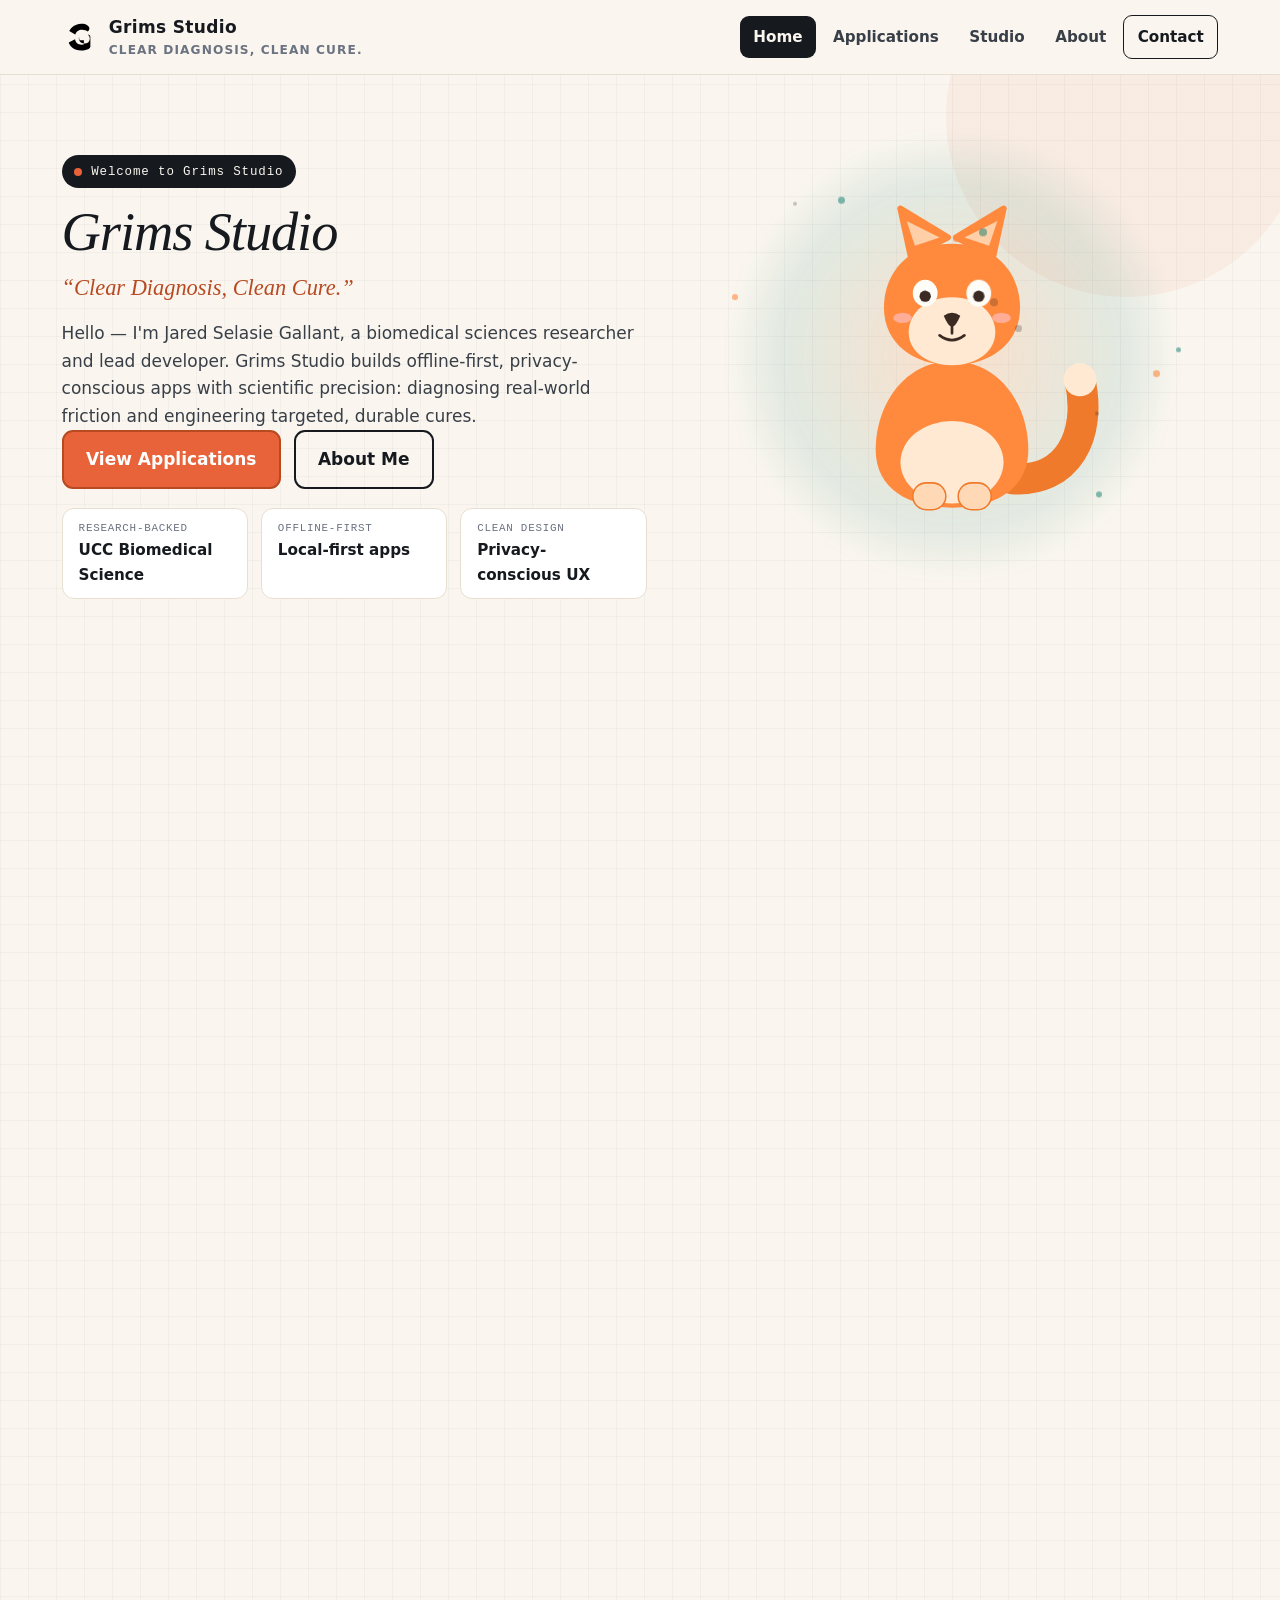
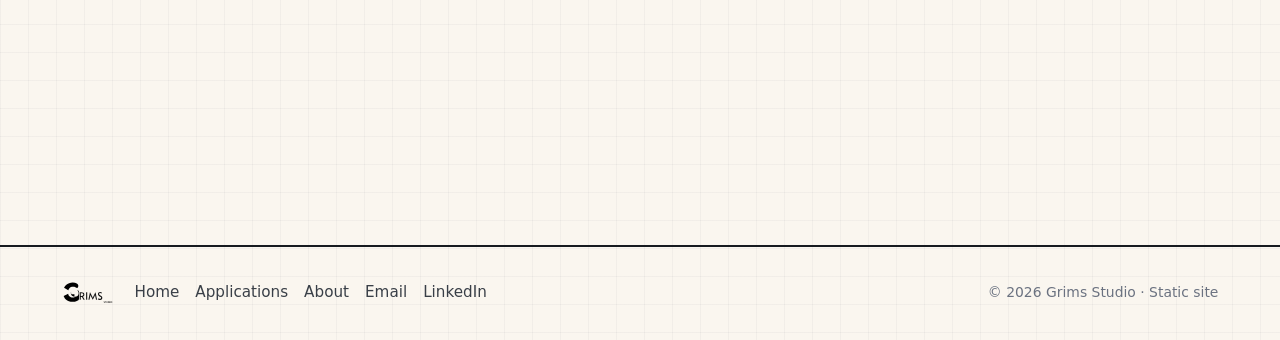
==== commit 620d446e: "Redesign: add Studio page, status+category filter chips, About simplification, theme restyle" ====
--- a/docs/index.html
+++ b/docs/index.html
@@ -26,7 +26,7 @@
         <span aria-hidden="true">☰</span>
       </button>
       <nav class="site-nav" id="primary-nav" aria-label="Primary">
-        <a href="./index.html" class="active" aria-current="page">Home</a><a href="./applications.html">Applications</a><a href="./about.html">About</a><a href="./about.html#contact" class="nav-cta">Contact</a>
+        <a href="./index.html" class="active" aria-current="page">Home</a><a href="./applications.html">Applications</a><a href="./studio.html">Studio</a><a href="./about.html">About</a><a href="./about.html#contact" class="nav-cta">Contact</a>
       </nav>
     </div>
   </header>
@@ -108,7 +108,7 @@
         <div class="section-head"><h2>Featured Apps</h2><p>Start here.</p></div>
         <div class="grid">
           
-        <article class="card project-card featured" id="pocketledger" data-category="Productivity" data-search="PocketLedger Offline-first personal finance platform. Cross-platform, built with Flutter. Formerly named InnOut. Ghana Cedi (GHS) default currency. Productivity Flutter Dart React Native SQLite  Active">
+        <article class="card project-card featured" id="pocketledger" data-category="Productivity" data-status="Active" data-search="PocketLedger Offline-first personal finance platform. Cross-platform, built with Flutter. Formerly named InnOut. Ghana Cedi (GHS) default currency. Productivity Flutter Dart React Native SQLite  Active">
           <div class="card-top">
             <div class="monogram" aria-hidden="true">PO</div>
             <h3>PocketLedger</h3>
@@ -119,7 +119,7 @@
           <p><a class="btn btn-primary" href="./app-pocketledger.html">View app details →</a></p>
         </article>
 
-        <article class="card project-card featured" id="project-nexus" data-category="Media" data-search="Project Nexus Full-screen living-room media hub for Fedora Linux. Native Rust + gtk4-rs GNOME Flatpak app, rewritten from an earlier FastAPI/web stack. Media Rust gtk4-rs Flatpak  Active">
+        <article class="card project-card featured" id="project-nexus" data-category="Media" data-status="Active" data-search="Project Nexus Full-screen living-room media hub for Fedora Linux. Native Rust + gtk4-rs GNOME Flatpak app, rewritten from an earlier FastAPI/web stack. Media Rust gtk4-rs Flatpak  Active">
           <div class="card-top">
             <div class="monogram" aria-hidden="true">PN</div>
             <h3>Project Nexus</h3>
@@ -130,7 +130,7 @@
           <p><a class="btn btn-primary" href="./app-project-nexus.html">View app details →</a></p>
         </article>
 
-        <article class="card project-card featured" id="grimoire-astral-architect" data-category="Games" data-search="Grimoire: Astral Architect Cozy base-builder / idle RPG with gesture-based spell casting, familiar bonding, and alchemical crafting. 100% offline game built with .NET 8, C#, WPF, SkiaSharp and SQLite, with automated CI/CD build and release workflows on GitHub. Games .NET 8 C# WPF SkiaSharp SQLite Gesture-based spell casting Familiar bonding Alchemical crafting 100% offline, no account or microtransactions In development">
+        <article class="card project-card featured" id="grimoire-astral-architect" data-category="Games" data-status="In development" data-search="Grimoire: Astral Architect Cozy base-builder / idle RPG with gesture-based spell casting, familiar bonding, and alchemical crafting. 100% offline game built with .NET 8, C#, WPF, SkiaSharp and SQLite, with automated CI/CD build and release workflows on GitHub. Games .NET 8 C# WPF SkiaSharp SQLite Gesture-based spell casting Familiar bonding Alchemical crafting 100% offline, no account or microtransactions In development">
           <div class="card-top">
             <div class="monogram" aria-hidden="true">GA</div>
             <h3>Grimoire: Astral Architect</h3>
--- a/docs/style.css
+++ b/docs/style.css
@@ -1,110 +1,159 @@
-/* Grims Studio — Clinical Lab theme
-   Dark ink #121417 / Warm paper #FAF7F2 / Lab teal #0E7C6B
-   System fonts only. No external dependencies. */
+/* ============================================================
+   Grims Studio — studio system (warm, human, precise)
+   Palette: warm paper + deep ink + fox-orange primary.
+   No external deps. Static-by-default. Prefers-reduced-motion
+   off by default; the kit fox still renders as a static SVG.
+   ============================================================ */
+
 :root {
-  --paper: #FAF7F2;
-  --paper-2: #F2EDE3;
-  --ink: #121417;
-  --ink-soft: #3A3F45;
+  --paper: #FAF6EF;
+  --paper-2: #EFE4D5;
+  --ink: #161A1F;
+  --ink-soft: #393F47;
   --muted: #6B7280;
-  --line: #E3DCCF;
-  --line-dark: #2A2E33;
-  --accent: #0E7C6B;
-  --accent-deep: #0A5C50;
-  --accent-tint: #DDF0EB;
+  --line: #E7DFD1;
+  --line-dark: #3A3530;
+  --accent: #E8633A;
+  --accent-deep: #B84A22;
+  --accent-tint: #F8E7DE;
   --card: #FFFFFF;
-  --radius: 14px;
-  --max: 1120px;
+  --radius: 16px;
+  --max: 1200px;
   --font-display: Georgia, "Iowan Old Style", Charter, "Times New Roman", serif;
-  --font-body: system-ui, -apple-system, "Segoe UI", Inter, Roboto, "Helvetica Neue", Arial, sans-serif;
-  --font-mono: ui-monospace, "Cascadia Code", "SF Mono", Menlo, Consolas, monospace;
-}
+  --font-body: system-ui, -apple-system, "Segoe UI", Roboto, "Helvetica Neue", Arial, sans-serif;
+  --font-mono: "SF Mono", "Cascadia Code", "Fira Mono", Menlo, Consolas, monospace;
+  --shadow-sm: 0 1px 2px rgba(22,26,31,.05);
+  --shadow: 0 8px 28px rgba(22,26,31,.08);
+  --shadow-lg: 0 20px 56px rgba(22,26,31,.11);
+  --ease-out: cubic-bezier(.16, 1, .3, 1);
+  --ease-spring: cubic-bezier(.34, 1.56, .64, 1);
+  --ease-bounce: cubic-bezier(.68, -.55, .265, 1.55);
+}
+
 * { box-sizing: border-box; }
+
 html { scroll-behavior: smooth; }
+
 @media (prefers-reduced-motion: reduce) {
   html { scroll-behavior: auto; }
-  *, *::before, *::after { animation: none !important; transition: none !important; }
-}
+  *, *::before, *::after {
+    animation: none !important;
+    transition: none !important;
+  }
+}
+
 body {
   margin: 0;
   font-family: var(--font-body);
   background:
-    radial-gradient(circle at 88% 6%, rgba(14,124,107,.08) 0 180px, transparent 181px),
-    linear-gradient(rgba(18,20,23,.035) 1px, transparent 1px),
-    linear-gradient(90deg, rgba(18,20,23,.035) 1px, transparent 1px),
+    radial-gradient(circle at 88% 6%, rgba(232,99,58,.07) 0 180px, transparent 181px),
+    linear-gradient(rgba(22,26,31,.035) 1px, transparent 1px),
+    linear-gradient(90deg, rgba(22,26,31,.035) 1px, transparent 1px),
     var(--paper);
   background-size: auto, 28px 28px, 28px 28px, auto;
   color: var(--ink);
-  line-height: 1.6;
-  font-size: 17px;
-}
+  line-height: 1.62;
+  font-size: 1.0625rem;
+}
+
 .skip-link {
   position: absolute; left: -9999px; top: 0;
-  background: var(--ink); color: #fff; padding: .6rem 1rem; z-index: 50;
-  border-radius: 0 0 8px 0;
+  background: var(--ink); color: #fff; padding: .7rem 1rem; z-index: 60; border-radius: 0 0 8px 0;
 }
 .skip-link:focus { left: 0; }
+
 a { color: var(--accent-deep); }
 a:hover { color: var(--accent); }
-:focus-visible { outline: 3px solid var(--accent); outline-offset: 3px; border-radius: 4px; }
-.wrap { max-width: var(--max); margin: 0 auto; padding: 0 1.25rem; }
-
-/* Header */
+:focus-visible {
+  outline: 3px solid var(--accent);
+  outline-offset: 3px;
+  border-radius: 6px;
+}
+
+.wrap { max-width: var(--max); margin: 0 auto; padding: 0 1.35rem; }
+
+/* ---- Header ---- */
 .site-header {
   position: sticky; top: 0; z-index: 20;
-  background: rgba(250,247,242,.92);
-  backdrop-filter: blur(10px);
+  background: rgba(250,246,239,.93);
+  backdrop-filter: blur(12px);
   border-bottom: 1px solid var(--line);
 }
-.header-inner { display: flex; align-items: center; gap: 1rem; padding: .8rem 1.25rem; max-width: var(--max); margin: 0 auto; }
-.wordmark { display: flex; align-items: center; gap: .65rem; text-decoration: none; color: var(--ink); font-weight: 800; letter-spacing: .02em; }
-.wordmark-logo { width: 34px; height: 34px; flex: 0 0 34px; }
-.footer-logo { height: 30px; width: auto; }
-.wordmark small { display: block; font-weight: 500; color: var(--muted); font-size: .75rem; letter-spacing: .08em; text-transform: uppercase; }
-.site-nav { margin-left: auto; display: flex; gap: .25rem; align-items: center; flex-wrap: wrap; }
-.site-nav a { text-decoration: none; color: var(--ink-soft); padding: .5rem .75rem; border-radius: 8px; font-weight: 600; font-size: .95rem; }
+.header-inner {
+  display: flex; align-items: center; gap: 1rem;
+  padding: .85rem 1.35rem; max-width: var(--max); margin: 0 auto;
+}
+.wordmark {
+  display: flex; align-items: center; gap: .7rem;
+  text-decoration: none; color: var(--ink); font-weight: 800; letter-spacing: .02em;
+}
+.wordmark-logo { width: 36px; height: 36px; flex: 0 0 36px; }
+.footer-logo { height: 32px; width: auto; }
+.wordmark small {
+  display: block; font-weight: 600; color: var(--muted); font-size: .76rem;
+  letter-spacing: .09em; text-transform: uppercase;
+}
+.site-nav {
+  margin-left: auto; display: flex; gap: .2rem; align-items: center; flex-wrap: wrap;
+}
+.site-nav a {
+  text-decoration: none; color: var(--ink-soft); padding: .55rem .85rem;
+  border-radius: 9px; font-weight: 650; font-size: .95rem;
+}
 .site-nav a:hover { background: var(--paper-2); color: var(--ink); }
-.nav-cta { border: 1.5px solid var(--ink) !important; color: var(--ink) !important; }
+.nav-cta {
+  border: 1.5px solid var(--ink) !important; color: var(--ink) !important;
+  font-weight: 700;
+}
 .nav-cta:hover { background: var(--ink) !important; color: var(--paper) !important; }
-.site-nav a[aria-current="page"] { background: var(--ink); color: var(--paper); }
-.site-nav a.nav-cta[aria-current="page"] { background: var(--ink); color: var(--paper); }
+.site-nav a[aria-current="page"] {
+  background: var(--ink); color: var(--paper);
+}
+.nav-cta[aria-current="page"] { background: var(--ink); color: var(--paper); }
 .nav-toggle {
   display: none; margin-left: auto;
   border: 1.5px solid var(--ink); background: transparent; color: var(--ink);
   border-radius: 9px; padding: .45rem .7rem; font-size: 1.1rem; cursor: pointer;
   min-height: 44px; min-width: 44px;
 }
-@media (max-width: 720px) {
+@media (max-width: 760px) {
   .nav-toggle { display: inline-block; }
   .site-nav { display: none; width: 100%; flex-direction: column; align-items: stretch; }
   .site-nav.open { display: flex; }
   .site-nav a { padding: .7rem .8rem; min-height: 44px; }
   .filter-btn { min-height: 44px; }
-  .card-actions a { min-height: 44px; }
   .header-inner { flex-wrap: wrap; }
 }
 
-/* Hero */
-.hero { padding: 3.5rem 0 2rem; }
-.hero-grid { display: grid; grid-template-columns: 1.6fr .9fr; gap: 2rem; align-items: start; }
-@media (max-width: 860px) { .hero-grid { grid-template-columns: 1fr; } }
+/* ---- Hero ---- */
+.hero { padding: 5rem 0 3rem; }
+.hero-grid {
+  display: grid; grid-template-columns: 1.25fr 1fr; gap: 2.5rem; align-items: start;
+}
 .eyebrow {
-  display: inline-flex; align-items: center; gap: .5rem;
-  font-family: var(--font-mono); font-size: .8rem; letter-spacing: .06em;
-  background: var(--ink); color: var(--paper); padding: .35rem .7rem; border-radius: 999px;
-}
-.eyebrow i { width: 8px; height: 8px; border-radius: 50%; background: #2DD4BF; display: inline-block; }
-.hero h1 { font-family: var(--font-display); font-size: clamp(2.2rem, 5vw, 3.6rem); line-height: 1.04; margin: .9rem 0 .4rem; letter-spacing: -0.02em; }
+  display: inline-flex; align-items: center; gap: .55rem;
+  font-family: var(--font-mono); font-size: .78rem; letter-spacing: .07em;
+  background: var(--ink); color: var(--paper); padding: .4rem .8rem; border-radius: 999px;
+}
+.eyebrow i { width: 8px; height: 8px; border-radius: 50%; background: var(--accent); display: inline-block; }
+.hero h1 {
+  font-family: var(--font-display); font-size: clamp(2.25rem, 4.5vw, 3.4rem);
+  line-height: 1.05; margin: 1rem 0 .5rem; letter-spacing: -0.02em;
+}
 .hero h1 span { font-style: italic; font-weight: 400; }
-.role-line { font-size: 1.15rem; color: var(--ink-soft); font-weight: 600; margin: 0 0 .6rem; }
-.tagline { font-family: var(--font-display); font-style: italic; font-size: 1.35rem; color: var(--accent-deep); margin: .2rem 0 .8rem; }
-.lede { color: var(--ink-soft); max-width: 62ch; margin: 0 0 1.4rem; }
-.hero-actions { display: flex; gap: .7rem; flex-wrap: wrap; margin-bottom: 1rem; }
+.role-line { font-size: 1.15rem; color: var(--ink-soft); font-weight: 600; margin: 0 0 .7rem; }
+.tagline {
+  font-family: var(--font-display); font-style: italic; font-size: 1.4rem;
+  color: var(--accent-deep); margin: .3rem 0 .9rem;
+}
+.lede { color: var(--ink-soft); max-width: 66ch; margin: 0 0 1.6rem; }
+.hero-actions { display: flex; gap: .8rem; flex-wrap: wrap; margin-bottom: 1.2rem; }
+
 .btn {
   display: inline-flex; align-items: center; gap: .5rem;
-  padding: .75rem 1.15rem; border-radius: 10px; font-weight: 750; text-decoration: none;
-  border: 1.5px solid var(--ink);
-  min-height: 44px;
+  padding: .85rem 1.4rem; border-radius: 11px; font-weight: 750; text-decoration: none;
+  border: 2px solid var(--ink);
+  min-height: 46px;
 }
 .btn-primary { background: var(--accent); border-color: var(--accent-deep); color: #fff; }
 .btn-primary:hover { background: var(--accent-deep); color: #fff; }
@@ -113,219 +162,235 @@
 
 .hero-card {
   background: var(--card); border: 1px solid var(--line); border-radius: var(--radius);
-  padding: 1.1rem 1.15rem; box-shadow: 0 10px 30px rgba(18,20,23,.06);
-}
-.hero-card h2 { font-family: var(--font-mono); font-size: .8rem; letter-spacing: .08em; text-transform: uppercase; color: var(--muted); margin: 0 0 .7rem; }
-.specimen { display: grid; gap: .5rem; font-size: .95rem; }
-.specimen div { display: flex; justify-content: space-between; gap: 1rem; border-bottom: 1px dashed var(--line); padding-bottom: .45rem; }
+  padding: 1.25rem 1.3rem; box-shadow: var(--shadow);
+}
+.hero-card h2 { font-family: var(--font-mono); font-size: .8rem; letter-spacing: .08em; text-transform: uppercase; color: var(--muted); margin: 0 0 .8rem; }
+.specimen { display: grid; gap: .5rem; font-size: .98rem; }
+.specimen div { display: flex; justify-content: space-between; gap: 1rem; border-bottom: 1px dashed var(--line); padding-bottom: .55rem; }
 .specimen dt { color: var(--muted); } .specimen dd { margin: 0; font-weight: 650; text-align: right; }
 
-/* Sections */
-section.block { padding: 2rem 0; }
-.section-head { display: flex; align-items: baseline; gap: 1rem; border-top: 2px solid var(--ink); padding-top: .8rem; margin-bottom: 1.2rem; }
-.section-head h2 { font-family: var(--font-display); font-size: 1.7rem; margin: 0; letter-spacing: -0.01em; }
+/* ---- Sections ---- */
+section.block { padding: 3rem 0; }
+.section-head {
+  display: flex; align-items: baseline; gap: 1rem;
+  border-top: 3px solid var(--ink); padding-top: 1rem; margin-bottom: 1.4rem;
+}
+.section-head h2 {
+  font-family: var(--font-display); font-size: 1.75rem; margin: 0; letter-spacing: -0.01em;
+}
 .section-head p { margin: 0; color: var(--muted); }
-.count-pill { margin-left: auto; font-family: var(--font-mono); font-size: .8rem; background: var(--paper-2); border: 1px solid var(--line); padding: .2rem .6rem; border-radius: 999px; }
-
-/* Controls */
-.controls { display: flex; gap: .8rem; flex-wrap: wrap; align-items: center; margin-bottom: 1rem; background: var(--card); border: 1px solid var(--line); border-radius: var(--radius); padding: .8rem; }
-.search-wrap { flex: 1 1 260px; display: flex; align-items: center; gap: .6rem; }
-.search-wrap label { font-weight: 700; font-size: .9rem; }
+.count-pill { margin-left: auto; font-family: var(--font-mono); font-size: .8rem; background: var(--paper-2); border: 1px solid var(--line); padding: .25rem .7rem; border-radius: 999px; }
+
+/* ---- Controls ---- */
+.controls {
+  display: flex; gap: 1rem; flex-wrap: wrap; align-items: center;
+  margin-bottom: 1.2rem; background: var(--card); border: 1px solid var(--line);
+  border-radius: var(--radius); padding: .9rem 1.1rem;
+}
+.search-wrap { flex: 1 1 260px; display: flex; align-items: center; gap: .7rem; }
+.search-wrap label { font-weight: 700; font-size: .92rem; color: var(--ink); }
 .search-wrap input {
-  flex: 1; padding: .65rem .8rem; border-radius: 9px; border: 1.5px solid var(--line);
-  background: var(--paper); font-size: 1rem; color: var(--ink);
+  flex: 1; padding: .7rem .9rem; border-radius: 10px; border: 2px solid var(--line);
+  background: var(--paper); font-size: 1rem; color: var(--ink); min-width: 0;
 }
 .filter-row { display: flex; gap: .45rem; flex-wrap: wrap; }
 .filter-btn {
-  border: 1.5px solid var(--line); background: var(--paper); color: var(--ink-soft);
-  padding: .45rem .8rem; border-radius: 999px; font-weight: 650; cursor: pointer; font-size: .9rem;
-}
-.filter-btn[aria-pressed="true"] { background: var(--ink); color: var(--paper); border-color: var(--ink); }
-.clear-btn { border: none; background: transparent; color: var(--accent-deep); font-weight: 700; cursor: pointer; text-decoration: underline; }
-.no-results { display: none; border: 1.5px dashed var(--line); border-radius: var(--radius); padding: 1.5rem; text-align: center; background: var(--card); }
+  border: 2px solid var(--line); background: var(--paper); color: var(--ink-soft);
+  padding: .45rem .85rem; border-radius: 999px; font-weight: 650; cursor: pointer; font-size: .9rem; min-height: 44px;
+}
+.filter-btn[aria-pressed="true"] {
+  background: var(--ink); color: var(--paper); border-color: var(--ink);
+}
+.clear-btn { border: none; background: transparent; color: var(--accent-deep); font-weight: 750; cursor: pointer; text-decoration: underline; font-size: .92rem; }
+.no-results { display: none; border: 2px dashed var(--line); border-radius: var(--radius); padding: 1.5rem; text-align: center; background: var(--card); }
 .no-results.show { display: block; }
 
-/* Grid + cards */
-.grid { display: grid; grid-template-columns: repeat(3, 1fr); gap: 1rem; grid-auto-rows: 1fr; }
-@media (max-width: 900px) { .grid { grid-template-columns: repeat(2, 1fr); } }
-@media (max-width: 640px) { .grid { grid-template-columns: 1fr; } }
+/* ---- Grid + cards ---- */
+.grid { display: grid; grid-template-columns: repeat(4, 1fr); gap: 1.2rem; grid-auto-rows: 1fr; }
+@media (max-width: 1000px) { .grid { grid-template-columns: repeat(3, 1fr); } }
+@media (max-width: 820px) { .grid { grid-template-columns: repeat(2, 1fr); } }
+@media (max-width: 560px) { .grid { grid-template-columns: 1fr; } }
+
 .card {
   background: var(--card); border: 1px solid var(--line); border-radius: var(--radius);
-  padding: 1rem; display: flex; flex-direction: column; gap: .7rem;
+  padding: 1.2rem 1.3rem; display: flex; flex-direction: column; gap: .75rem;
   position: relative;
 }
-.card.featured { border: 2px solid var(--ink); box-shadow: 0 12px 28px rgba(18,20,23,.08); }
+.card.featured { border: 2px solid var(--ink); box-shadow: var(--shadow-lg); }
 .card.featured::before {
-  content: "Featured"; position: absolute; top: -12px; left: 12px;
+  content: "Featured"; position: absolute; top: -13px; left: 12px;
   background: var(--accent); color: #fff; font-family: var(--font-mono); font-size: .72rem;
-  padding: .15rem .55rem; border-radius: 999px; letter-spacing: .05em;
-}
-.card-top { display: flex; gap: .8rem; align-items: center; }
+  padding: .2rem .6rem; border-radius: 999px; letter-spacing: .05em;
+}
+.card-top { display: flex; gap: .9rem; align-items: center; }
 .monogram {
-  width: 46px; height: 46px; border-radius: 12px; flex: 0 0 46px;
+  width: 50px; height: 50px; border-radius: 12px; flex: 0 0 50px;
   display: grid; place-items: center; font-weight: 800; font-family: var(--font-mono);
   background: var(--paper-2); border: 1px solid var(--line); color: var(--ink);
 }
 .card.featured .monogram { background: var(--ink); color: var(--paper); border-color: var(--ink); }
-.card h3 { margin: 0; font-size: 1.12rem; line-height: 1.25; }
-.card-badges { display: flex; gap: .4rem; flex-wrap: wrap; font-size: .78rem; }
+.card h3 { margin: 0; font-size: 1.15rem; line-height: 1.25; }
+.card-badges { display: flex; gap: .4rem; flex-wrap: wrap; font-size: .8rem; }
 .badge {
   display: inline-flex; align-items: center; gap: .35rem;
-  border: 1px solid var(--line); border-radius: 999px; padding: .18rem .6rem;
-  background: var(--paper); font-family: var(--font-mono); font-weight: 600;
+  border: 1px solid var(--line); border-radius: 999px; padding: .2rem .7rem;
+  background: var(--paper); font-family: var(--font-mono); font-weight: 650;
 }
 .badge.status { border-color: var(--ink); }
-.badge.cat { background: var(--accent-tint); border-color: #BFE3DA; color: var(--accent-deep); }
-.card p.desc { margin: 0; color: var(--ink-soft); font-size: .97rem; }
-.tags { display: flex; gap: .35rem; flex-wrap: wrap; }
-.tags span { font-family: var(--font-mono); font-size: .76rem; background: var(--paper-2); border: 1px solid var(--line); padding: .15rem .5rem; border-radius: 6px; }
-.card-actions { display: flex; gap: .6rem; margin-top: auto; padding-top: .3rem; flex-wrap: wrap; }
-.card-actions a { font-weight: 750; font-size: .92rem; text-decoration: none; padding: .5rem .8rem; border-radius: 8px; border: 1.5px solid var(--ink); min-height: 44px; }
+.badge.cat { background: var(--accent-tint); border-color: var(--accent); color: var(--accent-deep); }
+.card p.desc { margin: 0; color: var(--ink-soft); font-size: 1rem; }
+.tags { display: flex; gap: .4rem; flex-wrap: wrap; }
+.tags span {
+  font-family: var(--font-mono); font-size: .74rem; background: var(--paper-2);
+  border: 1px solid var(--line); padding: .15rem .55rem; border-radius: 6px;
+}
+.card-actions { display: flex; gap: .7rem; margin-top: auto; padding-top: .4rem; flex-wrap: wrap; }
+.card-actions a {
+  font-weight: 750; font-size: .94rem; text-decoration: none; padding: .6rem 1rem;
+  border-radius: 9px; border: 1.5px solid var(--ink); min-height: 46px;
+}
 .action-open { background: var(--ink); color: var(--paper); }
 .action-open:hover { background: #000; color: #fff; }
 .action-src:hover { background: var(--paper-2); }
-.card img { width: 100%; height: auto; border-radius: 10px; border: 1px solid var(--line); }
-
-/* Prose */
-.prose { background: var(--card); border: 1px solid var(--line); border-radius: var(--radius); padding: 1.4rem 1.5rem; }
+.card img { width: 100%; height: auto; border-radius: 12px; border: 1px solid var(--line); }
+
+/* ---- Prose ---- */
+.prose { background: var(--card); border: 1px solid var(--line); border-radius: var(--radius); padding: 1.6rem 1.7rem; }
 .prose h2, .prose h3 { font-family: var(--font-display); }
-.prose ul { padding-left: 1.2rem; }
-.prose li { margin-bottom: .35rem; }
-.two-col { display: grid; grid-template-columns: 1fr 1fr; gap: 1rem; }
-@media (max-width: 800px) { .two-col { grid-template-columns: 1fr; } }
-.mini { background: var(--paper); border: 1px solid var(--line); border-radius: 12px; padding: 1rem 1.1rem; }
-.mini h3 { margin-top: 0; font-family: var(--font-mono); font-size: .85rem; text-transform: uppercase; letter-spacing: .07em; color: var(--muted); }
-
-/* Contact / footer */
+.prose ul { padding-left: 1.3rem; }
+.prose li { margin-bottom: .4rem; }
+.two-col { display: grid; grid-template-columns: 1fr 1fr; gap: 1.2rem; }
+@media (max-width: 820px) { .two-col { grid-template-columns: 1fr; } }
+.mini {
+  background: var(--paper); border: 1px solid var(--line); border-radius: 14px;
+  padding: 1.2rem 1.3rem;
+}
+.mini h3 { margin-top: 0; font-family: var(--font-mono); font-size: .82rem; text-transform: uppercase; letter-spacing: .07em; color: var(--muted); }
+
+/* ---- Contact + footer ---- */
 .contact-box { display: flex; gap: 1rem; flex-wrap: wrap; align-items: center; }
-.footer { border-top: 2px solid var(--ink); margin-top: 2rem; padding: 1.4rem 0 2rem; color: var(--ink-soft); font-size: .93rem; }
+.footer { border-top: 2px solid var(--ink); margin-top: 2.5rem; padding: 1.8rem 0 2rem; color: var(--ink-soft); font-size: .95rem; }
 .footer-inner { display: flex; gap: 1rem; flex-wrap: wrap; align-items: center; }
-.footer nav { display: flex; gap: .8rem; }
-.footer nav a { color: var(--ink-soft); }
-.quiet { color: var(--muted); font-size: .85rem; }
-
-/* Screenshot placeholders + TODO markers (content to be supplied) */
+.footer nav { display: flex; gap: 1rem; }
+.footer nav a { color: var(--ink-soft); text-decoration: none; }
+.footer nav a:hover { color: var(--ink); }
+.quiet { color: var(--muted); font-size: .87rem; }
+
+/* ---- Shot placeholders + TODO markers ---- */
 .shot-placeholder {
-  border: 1.5px dashed var(--line); border-radius: 10px;
+  border: 1.5px dashed var(--line); border-radius: 12px;
   background: var(--paper-2); color: var(--muted);
-  font-family: var(--font-mono); font-size: .82rem; text-align: center;
-  padding: 1.25rem 1rem 1rem;
-  display: flex; flex-direction: column; align-items: center; justify-content: center; gap: .45rem;
+  font-family: var(--font-mono); font-size: .85rem; text-align: center;
+  padding: 1.4rem 1rem 1.1rem; display: flex; flex-direction: column; align-items: center; justify-content: center; gap: .5rem;
 }
 .shot-lett {
-  width: 46px; height: 46px; border-radius: 12px;
-  background: var(--accent); color: #fff;
-  display: grid; place-items: center;
-  font-family: var(--font-mono); font-weight: 800; font-size: 1.15rem;
+  width: 50px; height: 50px; border-radius: 12px;
+  background: var(--accent); color: #fff; display: grid; place-items: center;
+  font-family: var(--font-mono); font-weight: 800; font-size: 1.2rem;
 }
 .shot-placeholder p { margin: 0; }
 .shot-placeholder .quiet { opacity: .72; }
 .todo { color: var(--muted); font-style: italic; }
 .coming-soon {
-  color: var(--muted); font-style: normal; font-size: .92rem;
-  display: inline-flex; align-items: center; gap: .5rem;
+  color: var(--muted); font-style: normal; font-size: .95rem; display: inline-flex; align-items: center; gap: .5rem;
 }
 .coming-soon::before { content: "→"; color: var(--accent); font-weight: 700; }
-.card h4 { margin: .4rem 0 0; font-size: .95rem; }
-.card ul { margin: .2rem 0; padding-left: 1.2rem; color: var(--ink-soft); font-size: .95rem; }
-/* Fragment target offset below sticky header */
-.project-card:target { outline: 3px solid var(--accent); outline-offset: 4px; }
-
-/* App detail pages */
-.page-title { font-family: var(--font-display); font-size: clamp(1.9rem, 4vw, 2.8rem); margin: .4rem 0 .7rem; letter-spacing: -0.02em; }
-.breadcrumb ol { list-style: none; display: flex; flex-wrap: wrap; gap: .5rem; margin: 0; padding: 1rem 0 0; font-size: .9rem; }
+
+/* ---- Page title + breadcrumb ---- */
+.page-title {
+  font-family: var(--font-display); font-size: clamp(1.9rem, 4vw, 2.8rem);
+  margin: .4rem 0 .6rem; letter-spacing: -0.02em;
+}
+.breadcrumb ol { list-style: none; display: flex; flex-wrap: wrap; gap: .6rem; margin: 0; padding: 1rem 0 0; font-size: .92rem; }
 .breadcrumb li + li::before { content: "/"; margin-right: .5rem; color: var(--muted); }
 .breadcrumb [aria-current="page"] { color: var(--muted); }
 
-/* ---- App detail page (download portal) ---- */
-
+/* ============================================================
+   App detail page (download portal)
+   ============================================================ */
 .download-hero {
-  background: var(--card);
-  border: 1px solid var(--line);
-  border-radius: var(--radius);
-  padding: 1.6rem 1.6rem 1.4rem;
-  border-top: 4px solid var(--accent);
-}
-.download-hero-top { display: flex; flex-direction: column; gap: .9rem; }
+  background: var(--card); border: 1px solid var(--line); border-radius: var(--radius);
+  padding: 1.8rem 1.8rem 1.5rem; border-top: 5px solid var(--accent);
+}
+.download-hero-top { display: flex; flex-direction: column; gap: 1rem; }
 .download-hero-top .card-badges { justify-content: center; }
-.lede { max-width: 72ch; margin: 0; }
+.lede { max-width: 76ch; margin: 0; }
 .download-hero-actions {
-  display: flex; flex-wrap: wrap; gap: .9rem; align-items: stretch;
-  margin-top: 1.2rem;
-}
-.primary-wrap { flex: 1 1 200px; min-width: 170px; }
-.plat-wrap { flex: 1 1 280px; display: flex; flex-wrap: wrap; gap: .7rem; align-items: stretch; }
+  display: flex; flex-wrap: wrap; gap: 1rem; align-items: stretch; margin-top: 1.4rem;
+}
+.primary-wrap { flex: 1 1 200px; min-width: 180px; }
+.plat-wrap { flex: 1 1 300px; display: flex; flex-wrap: wrap; gap: .8rem; align-items: stretch; }
 .primary-wrap .btn { width: 100%; }
 .plat {
-  display: flex; flex-direction: column; align-items: center; gap: .25rem;
-  padding: .75rem 1rem; border-radius: 12px; border: 1.5px solid var(--line);
+  display: flex; flex-direction: column; align-items: center; gap: .3rem;
+  padding: .85rem 1rem; border-radius: 12px; border: 2px solid var(--line);
   background: var(--paper); text-decoration: none; color: var(--ink);
-  min-width: 100px; transition: transform .2s ease, background .2s ease, border-color .2s ease;
+  min-width: 110px; transition: transform .2s ease, background .2s ease, border-color .2s ease;
 }
 .plat:hover { background: var(--accent-tint); border-color: var(--accent); transform: translateY(-2px); }
 .plat-cap { font-family: var(--font-mono); font-size: .68rem; font-weight: 800; letter-spacing: .06em; text-transform: uppercase; color: var(--muted); }
-.plat-desc { font-size: .78rem; font-weight: 650; color: var(--ink-soft); }
-.privacy-note { font-size: .85rem; color: var(--ink-soft); }
+.plat-desc { font-size: .8rem; font-weight: 650; color: var(--ink-soft); }
+.privacy-note { font-size: .9rem; color: var(--ink-soft); }
 .trust-bar {
-  margin-top: 1.1rem; display: flex; align-items: center; gap: .7rem;
-  font-size: .82rem; color: var(--muted);
-  background: var(--paper-2); border: 1px solid var(--line); border-radius: 999px; padding: .45rem 1.1rem;
-}
-.trust-dots { display: inline-flex; gap: .3rem; }
-.trust-dots::before, .trust-dots::after { content: ""; display: inline-block; width: 7px; height: 7px; border-radius: 50%; background: var(--accent); }
+  margin-top: 1.2rem; display: flex; align-items: center; gap: .8rem;
+  font-size: .86rem; color: var(--ink-soft);
+  background: var(--paper-2); border: 1px solid var(--line); border-radius: 999px; padding: .6rem 1.3rem;
+}
+.trust-dots { display: inline-flex; gap: .35rem; }
+.trust-dots::before, .trust-dots::after { content: ""; display: inline-block; width: 8px; height: 8px; border-radius: 50%; background: var(--accent); }
 .trust-dots::after { background: var(--ink); }
 .trust-text { flex: 1; text-align: center; }
 .trust-text a { color: var(--accent-deep); }
 
 .shot-frame {
-  border: 1px solid var(--line); border-radius: 12px; overflow: hidden; background: var(--paper-2);
+  border: 1px solid var(--line); border-radius: 14px; overflow: hidden; background: var(--paper-2);
 }
 .shot-frame img { width: 100%; height: auto; display: block; }
 
-.vh {
-  border-top: 2px solid var(--ink); padding-top: 1.1rem;
-}
-.vh h2 { font-family: var(--font-display); margin: 0 0 .7rem; }
-.vh p { margin: 0 0 .8rem; color: var(--muted); }
+.vh { border-top: 2px solid var(--ink); padding-top: 1.3rem; }
+.vh h2 { font-family: var(--font-display); margin: 0 0 .9rem; }
+.vh p { margin: 0 0 .9rem; color: var(--muted); }
 .vh ul { list-style: none; margin: 0; padding: 0; }
 .vh li {
   display: flex; justify-content: space-between; gap: 1rem;
-  padding: .55rem 0; border-bottom: 1px dashed var(--line);
+  padding: .6rem 0; border-bottom: 1px dashed var(--line);
 }
 .vh a { font-weight: 750; color: var(--accent-deep); }
 .vh-tag {
-  font-family: var(--font-mono); font-size: .68rem; font-weight: 800;
-  background: var(--accent-tint); color: var(--accent-deep);
-  border: 1px solid #BFE3DA; border-radius: 999px; padding: .1rem .55rem; white-space: nowrap;
-}
-
-.spec-grid { display: grid; grid-template-columns: 1fr 1fr; gap: 1rem; }
-@media (max-width: 760px) { .spec-grid { grid-template-columns: 1fr; } }
+  font-family: var(--font-mono); font-size: .66rem; font-weight: 800;
+  background: var(--accent-tint); color: var(--accent-deep); border: 1px solid var(--accent); border-radius: 999px; padding: .1rem .6rem; white-space: nowrap;
+}
+
+.spec-grid { display: grid; grid-template-columns: 1fr 1fr; gap: 1.2rem; }
+@media (max-width: 780px) { .spec-grid { grid-template-columns: 1fr; } }
 .spec {
-  border: 1px solid var(--line); border-radius: 12px; padding: .95rem 1.1rem; background: var(--paper);
-}
-.spec dt { font-size: .7rem; font-weight: 800; letter-spacing: .06em; text-transform: uppercase; color: var(--muted); margin-bottom: .2rem; }
+  border: 1px solid var(--line); border-radius: 14px; padding: 1.1rem 1.2rem; background: var(--paper);
+}
+.spec dt {
+  font-size: .72rem; font-weight: 800; letter-spacing: .06em; text-transform: uppercase; color: var(--muted); margin-bottom: .25rem;
+}
 .spec dd { margin: 0; font-weight: 650; }
 
 .faq-list { list-style: none; margin: 0; padding: 0; }
 .faq-item {
-  border: 1px solid var(--line); border-radius: 12px; margin-bottom: .8rem; overflow: hidden; background: var(--card);
+  border: 1px solid var(--line); border-radius: 14px; margin-bottom: .9rem; overflow: hidden; background: var(--card);
 }
 .faq-item summary {
   cursor: pointer; list-style: none; display: flex; justify-content: space-between; align-items: center;
-  padding: .9rem 1.1rem;
+  padding: 1rem 1.2rem;
 }
 .faq-item summary::after { content: "▾"; font-size: .85rem; color: var(--muted); margin-left: .6rem; flex-shrink: 0; }
 .faq-item[open] summary::after { content: "▴"; }
-.faq-item p { padding: 0 1.1rem .9rem; color: var(--ink-soft); }
+.faq-item p { padding: 0 1.2rem .95rem; color: var(--ink-soft); }
 .faq-item[open] { border-color: var(--accent); }
 
-/* ---- Motion & scroll ---- */
-
-.reveal { opacity: 0; transform: translateY(22px); transition: opacity .65s ease, transform .65s ease; }
+/* ============================================================
+   Motion & scroll
+   ============================================================ */
+.reveal { opacity: 0; transform: translateY(22px); transition: opacity .7s var(--ease-out), transform .7s var(--ease-out); }
 .reveal.is-visible { opacity: 1; transform: none; }
-.hero-load { opacity: 0; animation: hero-in .8s ease forwards; }
-@keyframes hero-in { from { opacity: 0; transform: translateY(14px); } to { opacity: 1; transform: none; } }
+.hero-load { opacity: 0; animation: hero-in .9s var(--ease-out) forwards; }
+@keyframes hero-in { from { opacity: 0; transform: translateY(16px); } to { opacity: 1; transform: none; } }
 @media (prefers-reduced-motion: reduce) {
   .reveal { opacity: 1; transform: none; transition: none; }
   .hero-load { opacity: 1; animation: none; }
@@ -333,16 +398,21 @@
 
 .marquee {
   overflow: hidden; background: var(--paper-2);
-  border-top: 1px solid var(--line); border-bottom: 1px solid var(--line); padding: .7rem 0;
-}
-.marquee-track { display: flex; gap: 2rem; width: max-content; animation: scroll 30s linear infinite; }
-.marquee-item { font-family: var(--font-mono); font-size: .78rem; font-weight: 700; letter-spacing: .08em; text-transform: uppercase; color: var(--muted); }
+  border-top: 1px solid var(--line); border-bottom: 1px solid var(--line); padding: .8rem 0;
+}
+.marquee-track { display: flex; gap: 2rem; width: max-content; animation: scroll 32s linear infinite; }
+.marquee-item {
+  font-family: var(--font-mono); font-size: .8rem; font-weight: 700; letter-spacing: .08em;
+  text-transform: uppercase; color: var(--muted);
+}
 @keyframes scroll { from { transform: translateX(0); } to { transform: translateX(-50%); } }
 @media (prefers-reduced-motion: reduce) { .marquee-track { animation: none; } }
 
-.site-header.scrolled { box-shadow: 0 6px 18px rgba(18,20,23,.09); }
-
-/* ---- Kit the fox (mascot rig) ----
+.site-header.scrolled { box-shadow: 0 8px 20px rgba(22,26,31,.10); }
+
+/* ============================================================
+   Kit the fox (mascot rig)
+   ============================================================ */
 .fox { display: block; overflow: visible; height: auto; }
 .fox * { transform-box: view-box; }
 .fx-tail  { transform-origin: 222px 286px; }
@@ -359,39 +429,28 @@
 .section-fox .wrap { position: relative; }
 
 /* Home hero stage */
-.fox-hero .hero-grid { grid-template-columns: 1.15fr 1fr; align-items: center; }
+.fox-hero .hero-grid { grid-template-columns: 1.1fr 1fr; }
 .fox-stage {
-  position: relative;
-  min-height: 380px;
-  display: grid;
-  place-items: center;
+  position: relative; min-height: 400px; display: grid; place-items: center;
 }
 .fox-stage::before {
-  content: "";
-  position: absolute;
-  width: 82%;
-  aspect-ratio: 1;
-  border-radius: 50%;
+  content: ""; position: absolute; width: 82%; aspect-ratio: 1; border-radius: 50%;
   background: radial-gradient(circle, rgba(255,138,61,.20), rgba(14,124,107,.10) 55%, transparent 74%);
   filter: blur(8px);
 }
 .fox-stage .fox { position: relative; width: min(330px, 88%); cursor: pointer; }
 .fox-stage .dot { position: absolute; border-radius: 50%; pointer-events: none; }
 
-/* Field notes strip (was the hero side card) */
-.hero-notes { display: flex; gap: .7rem; flex-wrap: wrap; margin: 0 0 .4rem; padding: 0; }
+/* Field notes strip replaced by a cleaner "why trust" strip */
+.hero-notes { display: flex; gap: .8rem; flex-wrap: wrap; margin: 0 0 .4rem; padding: 0; }
 .hero-notes > div {
-  flex: 1 1 140px;
-  background: var(--card);
-  border: 1px solid var(--line);
-  border-radius: 10px;
-  padding: .55rem .75rem;
+  flex: 1 1 150px; background: var(--card); border: 1px solid var(--line); border-radius: 12px;
+  padding: .7rem 1rem;
 }
 .hero-notes dt {
-  font-family: var(--font-mono); font-size: .68rem;
-  text-transform: uppercase; letter-spacing: .07em; color: var(--muted);
-}
-.hero-notes dd { margin: 0; font-weight: 700; font-size: .92rem; }
+  font-family: var(--font-mono); font-size: .68rem; text-transform: uppercase; letter-spacing: .07em; color: var(--muted);
+}
+.hero-notes dd { margin: 0; font-weight: 750; font-size: .95rem; }
 
 /* Corner fox on Applications / About / app detail pages */
 .fox-corner { position: absolute; top: 6px; right: 0; width: 132px; z-index: 3; }
@@ -401,7 +460,7 @@
 /* 404 stage */
 .nf-stage {
   display: flex; flex-direction: column; align-items: center; gap: .4rem;
-  text-align: center; padding: 1rem 0 .5rem;
+  text-align: center; padding: 1rem 0;
 }
 .nf-stage .fox { width: 250px; cursor: pointer; }
 .nf-stage p { margin: 0; }
@@ -415,12 +474,12 @@
 .word .ch { display: inline-block; }
 
 /* Card hover lift */
-.card { transition: transform .25s ease, box-shadow .25s ease; }
-.card:hover { transform: translateY(-4px); box-shadow: 0 14px 30px rgba(18,20,23,.10); }
+.card { transition: transform .25s var(--ease-out), box-shadow .25s var(--ease-out); }
+.card:hover { transform: translateY(-4px); box-shadow: var(--shadow-lg); }
 
 @media (max-width: 900px) {
   .fox-corner { display: none; }
-  .fox-stage { min-height: 250px; order: -1; }
+  .fox-stage { min-height: 260px; order: -1; }
   .fox-stage .fox { width: min(230px, 62%); }
 }
 @media (prefers-reduced-motion: reduce) {
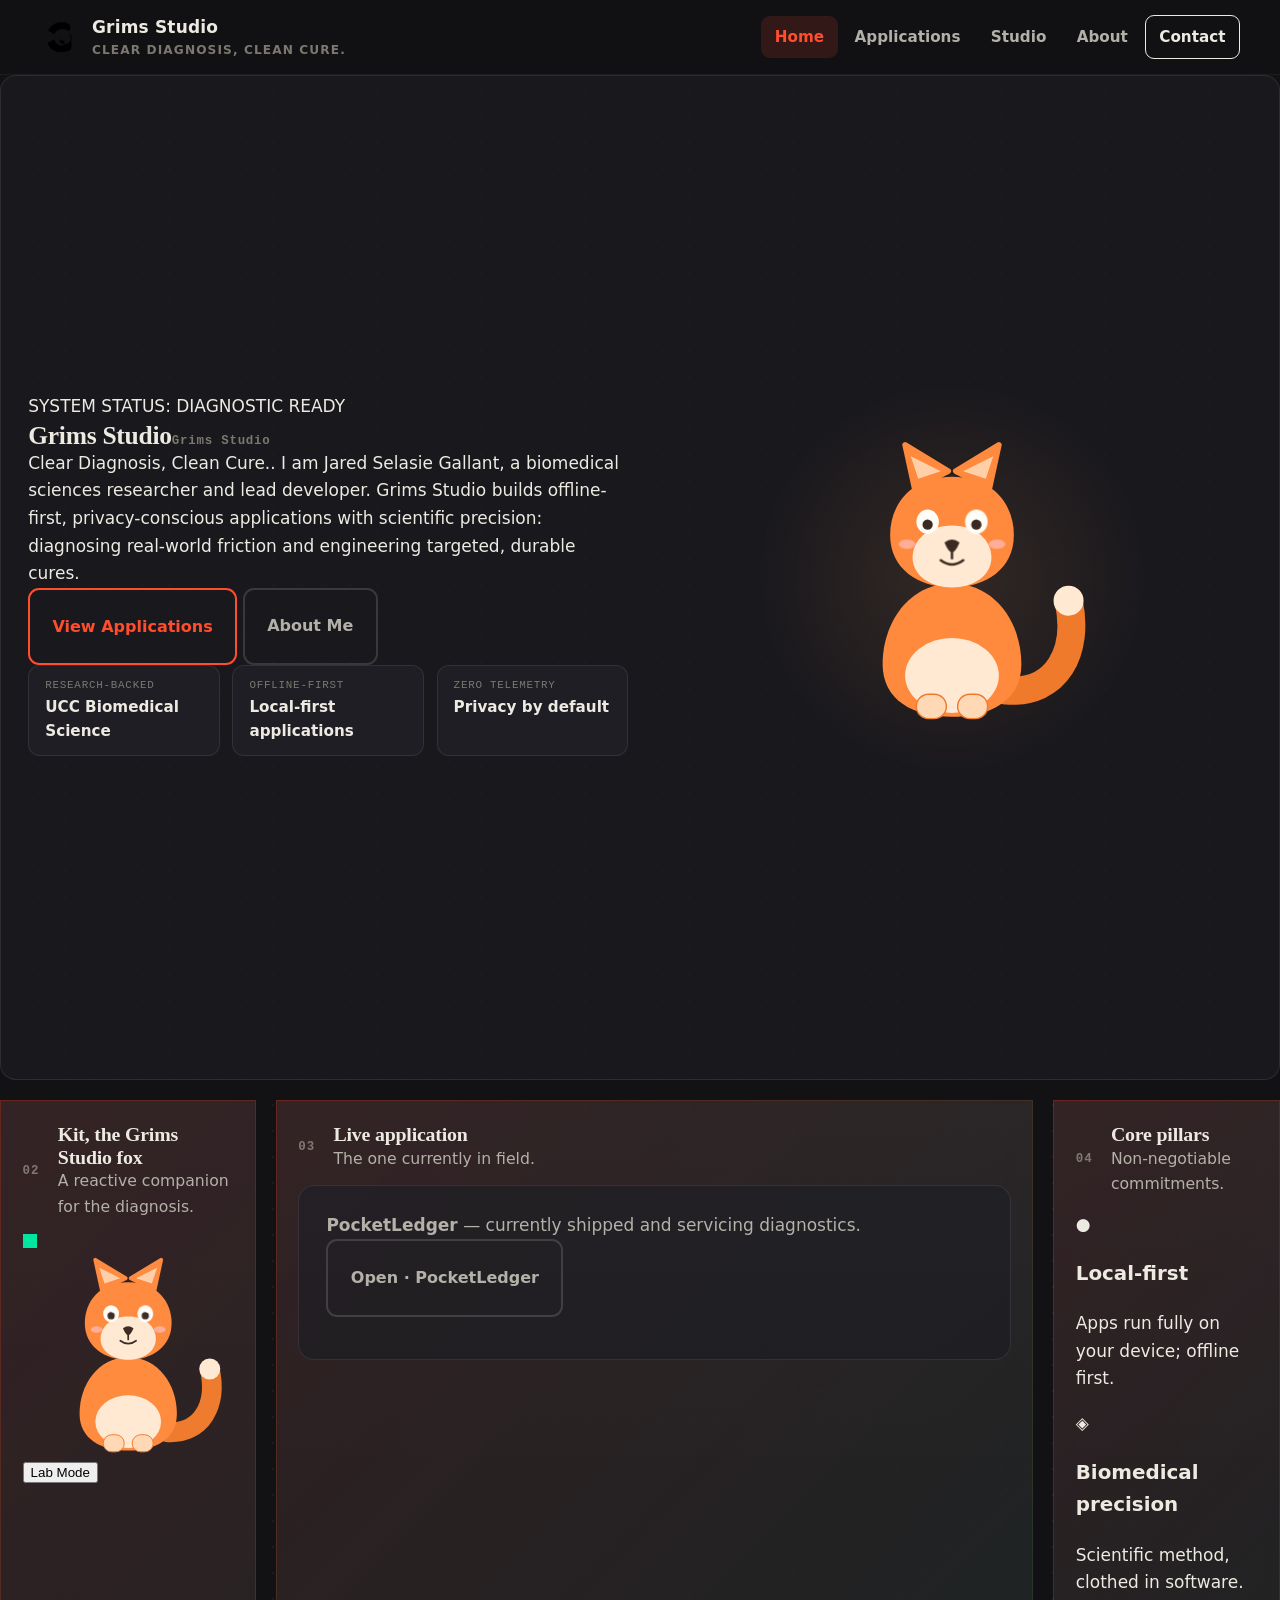
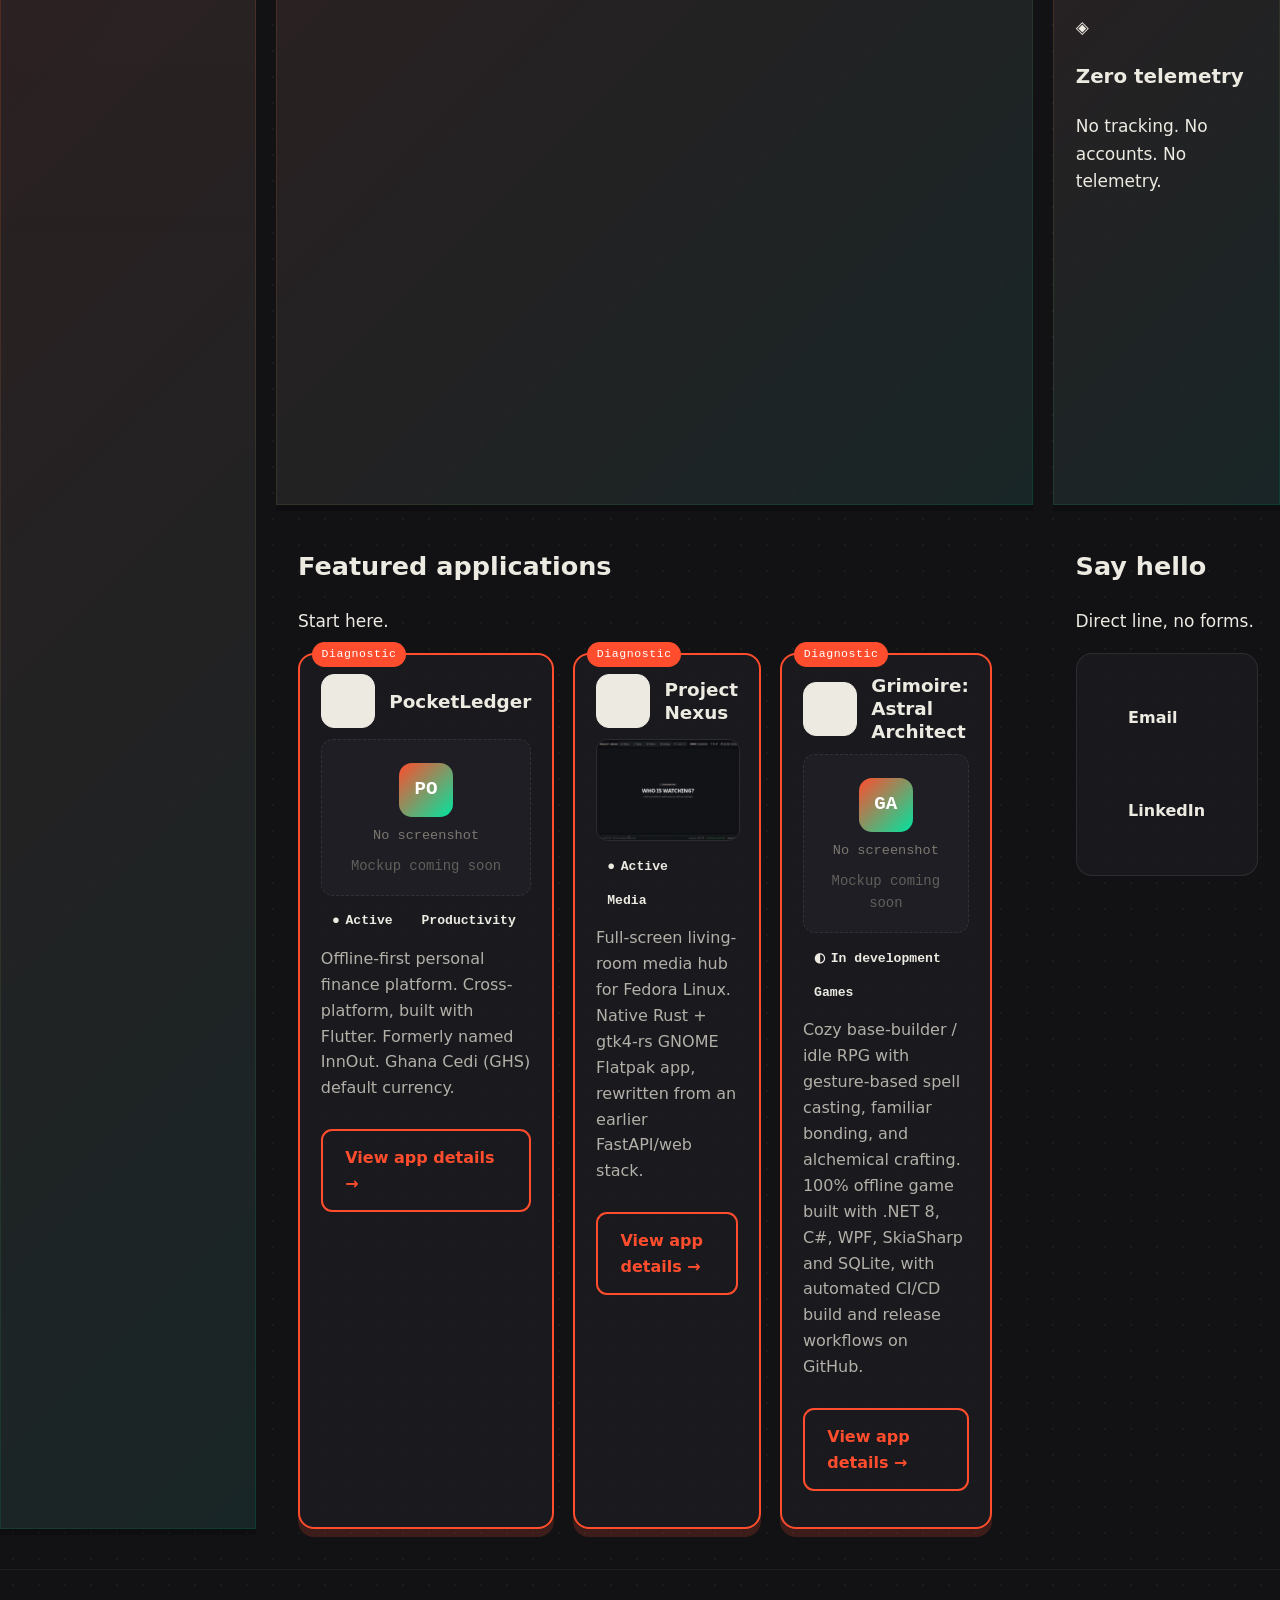
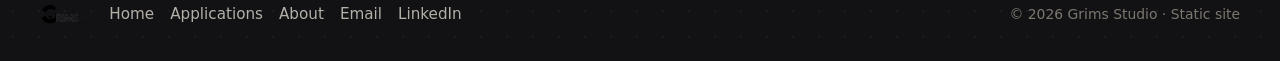
==== commit e7b46a22: "Redesign: cyber-clinical dark theme, bento hero, upgraded fox mascot Replaces the warm-cream look wi" ====
--- a/docs/index.html
+++ b/docs/index.html
@@ -31,22 +31,22 @@
     </div>
   </header>
   <main id="main">
-<section class="hero fox-hero" aria-label="Welcome">
-      <div class="wrap hero-grid">
+
+    <section class="bento" aria-label="Grims Studio">
+      <div class="bento-banner">
         <div>
-          <span class="eyebrow"><i aria-hidden="true"></i> Welcome to Grims Studio</span>
-          <h1>Grims Studio</h1>
-          <p class="tagline">“Clear Diagnosis, Clean Cure.”</p>
-          <p class="lede">Hello — I'm Jared Selasie Gallant, a biomedical sciences researcher and lead developer. Grims Studio builds offline-first, privacy-conscious apps with scientific precision: diagnosing real-world friction and engineering targeted, durable cures.</p>
+          <span class="eyebrow"><i aria-hidden="true"></i> SYSTEM STATUS: DIAGNOSTIC READY</span>
+          <h1 class="bento-tile-title">Grims Studio<small class="kv">Grims Studio</small></h1>
+          <p class="lede">Clear Diagnosis, Clean Cure.. I am Jared Selasie Gallant, a biomedical sciences researcher and lead developer. Grims Studio builds offline-first, privacy-conscious applications with scientific precision: diagnosing real-world friction and engineering targeted, durable cures.</p>
           <div class="hero-actions">
-            <a class="btn btn-primary" href="./applications.html">View Applications</a>
-            <a class="btn btn-ghost" href="./about.html">About Me</a>
-          </div>
-          <dl class="hero-notes" aria-label="Why trust this work">
+            <a class="btn btn-primary magnet-target" href="./applications.html">View Applications</a>
+            <a class="btn btn-ghost-outline" href="./about.html">About Me</a>
+          </div>
+          <div class="home-notes" aria-label="Why trust this work">
             <div><dt>Research-backed</dt><dd>UCC Biomedical Science</dd></div>
-            <div><dt>Offline-first</dt><dd>Local-first apps</dd></div>
-            <div><dt>Clean design</dt><dd>Privacy-conscious UX</dd></div>
-          </dl>
+            <div><dt>Offline-first</dt><dd>Local-first applications</dd></div>
+            <div><dt>Zero telemetry</dt><dd>Privacy by default</dd></div>
+          </div>
         </div>
         <div class="fox-stage" aria-hidden="true">
           <svg class="fox fox-hero" viewBox="0 0 320 320" role="img" aria-hidden="true" focusable="false">
@@ -101,13 +101,106 @@
     </svg>
         </div>
       </div>
-    </section>
-
-    <section class="block" aria-label="Featured applications">
-      <div class="wrap">
-        <div class="section-head"><h2>Featured Apps</h2><p>Start here.</p></div>
-        <div class="grid">
-          
+
+      <div class="bento-tile glossy-border bento-study" id="tile-mascot">
+        <div class="bento-tile-head">
+          <span class="bento-tile-num">02</span>
+          <div>
+            <h3 class="bento-tile-title">Kit, the Grims Studio fox</h3>
+            <p class="bento-tile-desc">A reactive companion for the diagnosis.</p>
+          </div>
+        </div>
+        <div class="mascot-stage" id="mascot-canvas">
+          <div class="dot" style="width:14px;height:14px;background:#00E5A0"></div>
+          <svg class="fox fox-hero" viewBox="0 0 320 320" role="img" aria-hidden="true" focusable="false">
+      <title>Kit, the Grims Studio fox</title>
+      <g class="fx-tail">
+        <path d="M218 280 C 272 284 296 238 284 184" fill="none" stroke="#EF7A2C" stroke-width="30" stroke-linecap="round"/>
+        <circle cx="284" cy="184" r="16" fill="#FFE9D2"/>
+      </g>
+      <g class="fx-body">
+        <path d="M160 166 C 114 166 86 208 86 252 C 86 290 118 308 160 308 C 202 308 234 290 234 252 C 234 208 206 166 160 166 Z" fill="#FF8A3D"/>
+        <ellipse cx="160" cy="264" rx="50" ry="40" fill="#FFE9D2"/>
+      </g>
+      <g class="fx-paws">
+        <rect x="122" y="284" width="32" height="26" rx="13" fill="#FFD9B5" stroke="#EF7A2C" stroke-width="1.5"/>
+        <rect x="166" y="284" width="32" height="26" rx="13" fill="#FFD9B5" stroke="#EF7A2C" stroke-width="1.5"/>
+      </g>
+      
+      <g class="fx-neck">
+        <g class="fx-head">
+          <g class="fx-ear fx-ear-l">
+            <path d="M120 64 L110 18 L156 46 Z" fill="#FF8A3D" stroke="#FF8A3D" stroke-width="6" stroke-linejoin="round"/>
+            <path d="M124 54 L116 30 L148 46 Z" fill="#FFCFA8"/>
+          </g>
+          <g class="fx-ear fx-ear-r">
+            <path d="M200 64 L210 18 L164 46 Z" fill="#FF8A3D" stroke="#FF8A3D" stroke-width="6" stroke-linejoin="round"/>
+            <path d="M196 54 L204 30 L172 46 Z" fill="#FFCFA8"/>
+          </g>
+          <path d="M160 52 C 116 52 94 82 94 114 C 94 150 124 170 160 170 C 196 170 226 150 226 114 C 226 82 204 52 160 52 Z" fill="#FF8A3D"/>
+          <path d="M160 104 C 134 104 118 120 118 138 C 118 158 138 170 160 170 C 182 170 202 158 202 138 C 202 120 186 104 160 104 Z" fill="#FFE9D2"/>
+          <g class="fx-eyes">
+            <g class="fx-eye fx-eye-l">
+              <ellipse cx="134" cy="100" rx="12" ry="13" fill="#FFFDF8"/>
+              <circle class="fx-pupil" cx="134" cy="103" r="5.5" fill="#3A2A21"/>
+              <circle cx="137" cy="96" r="2.2" fill="#FFFFFF"/>
+            </g>
+            <g class="fx-eye fx-eye-r">
+              <ellipse cx="186" cy="100" rx="12" ry="13" fill="#FFFDF8"/>
+              <circle class="fx-pupil" cx="186" cy="103" r="5.5" fill="#3A2A21"/>
+              <circle cx="189" cy="96" r="2.2" fill="#FFFFFF"/>
+            </g>
+          </g>
+          <g class="fx-squint">
+            <path d="M122 100 Q134 90 146 100" fill="none" stroke="#3A2A21" stroke-width="3.5" stroke-linecap="round"/>
+            <path d="M174 100 Q186 90 198 100" fill="none" stroke="#3A2A21" stroke-width="3.5" stroke-linecap="round"/>
+          </g>
+          <ellipse cx="112" cy="124" rx="9" ry="5" fill="#FFB3A7" opacity=".85"/>
+          <ellipse cx="208" cy="124" rx="9" ry="5" fill="#FFB3A7" opacity=".85"/>
+          <path d="M152 122 Q160 116 168 122 Q164 132 160 133 Q156 132 152 122 Z" fill="#3A2A21"/>
+          <path d="M160 133 L160 139 M148 141 Q160 150 172 141" fill="none" stroke="#3A2A21" stroke-width="2.6" stroke-linecap="round" stroke-linejoin="round"/>
+        </g>
+      </g>
+    </svg>
+        </div>
+        <div class="toggle-wrap">
+          <button class="toggle-btn" id="mode-toggle" type="button" aria-pressed="false">Lab Mode</button>
+        </div>
+      </div>
+
+      <div class="bento-tile glossy-border" id="tile-apps">
+        <div class="bento-tile-head">
+          <span class="bento-tile-num">03</span>
+          <div>
+            <h3 class="bento-tile-title">Live application</h3>
+            <p class="bento-tile-desc">The one currently in field.</p>
+          </div>
+        </div>
+        <div class="prose">
+          <p class="lede"><p class="lede"><strong>PocketLedger</strong> — currently shipped and servicing diagnostics. <a class="btn btn-ghost-outline" href="./app-pocketledger.html.html">Open · PocketLedger</a></p></p>
+        </div>
+      </div>
+
+      <div class="bento-tile glossy-border" id="tile-pillars">
+        <div class="bento-tile-head">
+          <span class="bento-tile-num">04</span>
+          <div>
+            <h3 class="bento-tile-title">Core pillars</h3>
+            <p class="bento-tile-desc">Non-negotiable commitments.</p>
+          </div>
+        </div>
+        <div class="pillars">
+          <div class="pillar"><span class="pillar-icon" aria-hidden="true">●</span><h3>Local-first</h3><p>Apps run fully on your device; offline first.</p></div>
+          <div class="pillar"><span class="pillar-icon" aria-hidden="true">◈</span><h3>Biomedical precision</h3><p>Scientific method, clothed in software.</p></div>
+          <div class="pillar"><span class="pillar-icon" aria-hidden="true">◈</span><h3>Zero telemetry</h3><p>No tracking. No accounts. No telemetry.</p></div>
+        </div>
+      </div>
+
+      <section class="block" aria-label="Featured applications">
+        <div class="wrap">
+          <div class="section-head"><h2>Featured applications</h2><p>Start here.</p></div>
+          <div class="grid">
+            
         <article class="card project-card featured" id="pocketledger" data-category="Productivity" data-status="Active" data-search="PocketLedger Offline-first personal finance platform. Cross-platform, built with Flutter. Formerly named InnOut. Ghana Cedi (GHS) default currency. Productivity Flutter Dart React Native SQLite  Active">
           <div class="card-top">
             <div class="monogram" aria-hidden="true">PO</div>
@@ -140,17 +233,18 @@
           <p class="desc">Cozy base-builder / idle RPG with gesture-based spell casting, familiar bonding, and alchemical crafting. 100% offline game built with .NET 8, C#, WPF, SkiaSharp and SQLite, with automated CI/CD build and release workflows on GitHub.</p>
           <p><a class="btn btn-primary" href="./app-grimoire-astral-architect.html">View app details →</a></p>
         </article>
-        </div>
-      </div>
-    </section>
-
-    <section class="block" aria-label="Contact">
-      <div class="wrap">
-        <div class="section-head"><h2>Say hello</h2><p>Direct line, no forms.</p></div>
-        <div class="prose contact-box">
-          <a class="btn btn-ghost" href="mailto:jaredselasiegallant@gmail.com">Email</a><a class="btn btn-ghost" href="https://linkedin.com/in/jared-gallant" target="_blank" rel="noopener noreferrer">LinkedIn</a>
-        </div>
-      </div>
+          </div>
+        </div>
+      </section>
+
+      <section class="block" aria-label="Contact">
+        <div class="wrap">
+          <div class="section-head"><h2>Say hello</h2><p>Direct line, no forms.</p></div>
+          <div class="prose contact-box">
+            <a class="btn btn-ghost" href="mailto:jaredselasiegallant@gmail.com">Email</a><a class="btn btn-ghost" href="https://linkedin.com/in/jared-gallant" target="_blank" rel="noopener noreferrer">LinkedIn</a>
+          </div>
+        </div>
+      </section>
     </section>
   </main>
 <footer class="footer">
--- a/docs/style.css
+++ b/docs/style.css
@@ -1,349 +1,468 @@
 /* ============================================================
-   Grims Studio — studio system (warm, human, precise)
-   Palette: warm paper + deep ink + fox-orange primary.
-   No external deps. Static-by-default. Prefers-reduced-motion
-   off by default; the kit fox still renders as a static SVG.
+   Grims Studio — Cyber-Clinical dark system
+   Palette: Deep obsidian + Electric Vermilion + Bioluminescent Cyan
+   Phone-free, static-by-default. Prefers-reduced-motion honored.
+   No external deps. The fox mascot stays inline SVG + anime.js.
    ============================================================ */
 
 :root {
-  --paper: #FAF6EF;
-  --paper-2: #EFE4D5;
-  --ink: #161A1F;
-  --ink-soft: #393F47;
-  --muted: #6B7280;
-  --line: #E7DFD1;
-  --line-dark: #3A3530;
-  --accent: #E8633A;
-  --accent-deep: #B84A22;
-  --accent-tint: #F8E7DE;
-  --card: #FFFFFF;
-  --radius: 16px;
-  --max: 1200px;
-  --font-display: Georgia, "Iowan Old Style", Charter, "Times New Roman", serif;
+  /* ---- deep obsidian base ---- */
+  --bg-0: #121215;          /* deepest shadow */
+  --bg-1: #16161b;          /* panel base   */
+  --bg-2: #1E1E24;          /* card/base    */
+  --bg-3: #26262D;          /* raised border */
+  --ink: #EDEAE2;           /* warm text on obsidian */
+  --ink-soft: #B3B0A8;
+  --muted: #7C7870;
+  --line: rgba(255,255,255,0.085);
+  --line-strong: rgba(255,255,255,0.14);
+  --line-soft: rgba(255,255,255,0.05);
+
+  /* ---- primary: electric vermilion ---- */
+  --accent: #FF4D2D;
+  --accent-deep: #C92D14;
+  --accent-tint: rgba(255,77,45,0.16);
+  --accent-glow: rgba(255,77,45,0.30);
+
+  /* ---- secondary: bioluminescent cyan ---- */
+  --cyan: #00E5A0;
+  --cyan-deep: #00B482;
+  --cyan-tint: rgba(0,229,160,0.16);
+  --cyan-glow: rgba(0,229,160,0.30);
+
+  /* ---- glassmorphism ---- */
+  --card: rgba(28,28,34,0.72);
+  --card-border: rgba(255,255,255,0.085);
+  --glass-blur: 16px;
+
+  /* ---- type ---- */
+  --font-display: "Iowan Old Style", "Times New Roman", Georgia, serif;
   --font-body: system-ui, -apple-system, "Segoe UI", Roboto, "Helvetica Neue", Arial, sans-serif;
   --font-mono: "SF Mono", "Cascadia Code", "Fira Mono", Menlo, Consolas, monospace;
-  --shadow-sm: 0 1px 2px rgba(22,26,31,.05);
-  --shadow: 0 8px 28px rgba(22,26,31,.08);
-  --shadow-lg: 0 20px 56px rgba(22,26,31,.11);
-  --ease-out: cubic-bezier(.16, 1, .3, 1);
-  --ease-spring: cubic-bezier(.34, 1.56, .64, 1);
-  --ease-bounce: cubic-bezier(.68, -.55, .265, 1.55);
-}
-
-* { box-sizing: border-box; }
-
-html { scroll-behavior: smooth; }
-
-@media (prefers-reduced-motion: reduce) {
-  html { scroll-behavior: auto; }
-  *, *::before, *::after {
-    animation: none !important;
-    transition: none !important;
-  }
-}
-
+  --max: 1200px;
+  --radius: 16px;
+  --ease-out: cubic-bezier(0.16, 1, 0.3, 1);
+  --ease-spring: cubic-bezier(0.34, 1.56, 0.64, 1);
+  --ease-bounce: cubic-bezier(0.68, -0.55, 0.27, 1.55);
+
+  /* motion roster */
+  --dur-fast: 180ms;
+  --dur-mid: 420ms;
+  --dur-slow: 720ms;
+  --ease-out-3: cubic-bezier(0.16, 1, 0.3, 1);
+}
+
+/* ---------- dot-matrix blueprint grid (background) ---------- */
 body {
   margin: 0;
   font-family: var(--font-body);
-  background:
-    radial-gradient(circle at 88% 6%, rgba(232,99,58,.07) 0 180px, transparent 181px),
-    linear-gradient(rgba(22,26,31,.035) 1px, transparent 1px),
-    linear-gradient(90deg, rgba(22,26,31,.035) 1px, transparent 1px),
-    var(--paper);
-  background-size: auto, 28px 28px, 28px 28px, auto;
+  font-size: 1.0625rem;
+  line-height: 1.62;
   color: var(--ink);
-  line-height: 1.62;
-  font-size: 1.0625rem;
-}
-
+  background-color: var(--bg-0);
+  background-image:
+    radial-gradient(rgba(255,255,255,0.045) 1px, transparent 1.1px);
+  background-size: 26px 26px;
+  background-repeat: repeat;
+}
+
+/* soft glow near the cursor (JS-driven, optional) */
+.mouse-glow {
+  position: fixed; z-index: 0; pointer-events: none;
+  border-radius: 50%; transform: translate(-50%, -50%);
+  background: radial-gradient(circle, rgba(255,77,45,0.16), transparent 55%);
+  opacity: 0; transition: opacity var(--dur-fast);
+}
+.mouse-glow::after {
+  content: ""; position: absolute; inset: -40%;
+  border-radius: 50%;
+  background: radial-gradient(circle, rgba(255,255,255,0.05), transparent 60%);
+}
+.mouse-glow.off { opacity: 0; }
+
+/* ---------- skip link ---------- */
 .skip-link {
   position: absolute; left: -9999px; top: 0;
-  background: var(--ink); color: #fff; padding: .7rem 1rem; z-index: 60; border-radius: 0 0 8px 0;
+  background: var(--ink); color: #fff; padding: .7rem 1rem; z-index: 60;
+  border-radius: 0 0 8px 0;
 }
 .skip-link:focus { left: 0; }
 
-a { color: var(--accent-deep); }
-a:hover { color: var(--accent); }
+/* ---------- anchors ---------- */
+a { color: var(--accent); }
+a:hover { color: var(--cyan); }
+
 :focus-visible {
-  outline: 3px solid var(--accent);
+  outline: 2px solid var(--accent);
   outline-offset: 3px;
   border-radius: 6px;
 }
 
-.wrap { max-width: var(--max); margin: 0 auto; padding: 0 1.35rem; }
-
-/* ---- Header ---- */
+/* ---------- layout ---------- */
+.wrap { max-width: var(--max); margin: 0 auto; padding: 0 1.4rem; }
+.wrap-wide { max-width: 1400px; }
+
+/* ---------- header ---------- */
 .site-header {
-  position: sticky; top: 0; z-index: 20;
-  background: rgba(250,246,239,.93);
-  backdrop-filter: blur(12px);
-  border-bottom: 1px solid var(--line);
+  position: sticky; top: 0; z-index: 40;
+  background: rgba(18,18,21,0.88);
+  backdrop-filter: blur(14px);
+  -webkit-backdrop-filter: blur(14px);
+  border-bottom: 1px solid var(--line-soft);
 }
 .header-inner {
   display: flex; align-items: center; gap: 1rem;
-  padding: .85rem 1.35rem; max-width: var(--max); margin: 0 auto;
+  padding: .85rem 1.4rem; max-width: var(--max); margin: 0 auto;
 }
 .wordmark {
-  display: flex; align-items: center; gap: .7rem;
-  text-decoration: none; color: var(--ink); font-weight: 800; letter-spacing: .02em;
-}
-.wordmark-logo { width: 36px; height: 36px; flex: 0 0 36px; }
-.footer-logo { height: 32px; width: auto; }
+  display: flex; align-items: center; gap: .75rem;
+  text-decoration: none; color: var(--ink); font-weight: 800;
+  letter-spacing: .01em;
+}
+.wordmark-logo { width: 40px; height: 40px; flex: 0 0 40px; }
 .wordmark small {
   display: block; font-weight: 600; color: var(--muted); font-size: .76rem;
   letter-spacing: .09em; text-transform: uppercase;
 }
-.site-nav {
-  margin-left: auto; display: flex; gap: .2rem; align-items: center; flex-wrap: wrap;
-}
+.site-nav { margin-left: auto; display: flex; gap: .2rem; align-items: center; flex-wrap: wrap; }
 .site-nav a {
   text-decoration: none; color: var(--ink-soft); padding: .55rem .85rem;
   border-radius: 9px; font-weight: 650; font-size: .95rem;
 }
-.site-nav a:hover { background: var(--paper-2); color: var(--ink); }
+.site-nav a:hover { color: var(--ink); background: var(--bg-3); }
 .nav-cta {
-  border: 1.5px solid var(--ink) !important; color: var(--ink) !important;
-  font-weight: 700;
-}
-.nav-cta:hover { background: var(--ink) !important; color: var(--paper) !important; }
+  border: 1.5px solid var(--ink); color: var(--ink) !important;
+  font-weight: 700; background: transparent;
+}
+.nav-cta:hover { background: var(--bg-3); color: var(--paper) !important; }
 .site-nav a[aria-current="page"] {
-  background: var(--ink); color: var(--paper);
-}
-.nav-cta[aria-current="page"] { background: var(--ink); color: var(--paper); }
+  background: rgba(255,77,45,0.14); color: var(--accent);
+}
+.nav-cta[aria-current="page"] { background: rgba(255,77,45,0.14); color: var(--accent); }
 .nav-toggle {
   display: none; margin-left: auto;
-  border: 1.5px solid var(--ink); background: transparent; color: var(--ink);
-  border-radius: 9px; padding: .45rem .7rem; font-size: 1.1rem; cursor: pointer;
-  min-height: 44px; min-width: 44px;
+  border: 1.5px solid var(--line-strong); background: transparent;
+  color: var(--ink); border-radius: 9px; padding: .45rem .7rem;
+  font-size: 1.1rem; cursor: pointer; min-height: 44px; min-width: 44px;
 }
 @media (max-width: 760px) {
   .nav-toggle { display: inline-block; }
   .site-nav { display: none; width: 100%; flex-direction: column; align-items: stretch; }
   .site-nav.open { display: flex; }
   .site-nav a { padding: .7rem .8rem; min-height: 44px; }
-  .filter-btn { min-height: 44px; }
   .header-inner { flex-wrap: wrap; }
 }
 
-/* ---- Hero ---- */
-.hero { padding: 5rem 0 3rem; }
-.hero-grid {
-  display: grid; grid-template-columns: 1.25fr 1fr; gap: 2.5rem; align-items: start;
-}
-.eyebrow {
-  display: inline-flex; align-items: center; gap: .55rem;
-  font-family: var(--font-mono); font-size: .78rem; letter-spacing: .07em;
-  background: var(--ink); color: var(--paper); padding: .4rem .8rem; border-radius: 999px;
-}
-.eyebrow i { width: 8px; height: 8px; border-radius: 50%; background: var(--accent); display: inline-block; }
-.hero h1 {
-  font-family: var(--font-display); font-size: clamp(2.25rem, 4.5vw, 3.4rem);
-  line-height: 1.05; margin: 1rem 0 .5rem; letter-spacing: -0.02em;
-}
-.hero h1 span { font-style: italic; font-weight: 400; }
-.role-line { font-size: 1.15rem; color: var(--ink-soft); font-weight: 600; margin: 0 0 .7rem; }
-.tagline {
-  font-family: var(--font-display); font-style: italic; font-size: 1.4rem;
-  color: var(--accent-deep); margin: .3rem 0 .9rem;
-}
-.lede { color: var(--ink-soft); max-width: 66ch; margin: 0 0 1.6rem; }
-.hero-actions { display: flex; gap: .8rem; flex-wrap: wrap; margin-bottom: 1.2rem; }
-
+/* ---------- buttons ---------- */
 .btn {
   display: inline-flex; align-items: center; gap: .5rem;
-  padding: .85rem 1.4rem; border-radius: 11px; font-weight: 750; text-decoration: none;
-  border: 2px solid var(--ink);
-  min-height: 46px;
-}
-.btn-primary { background: var(--accent); border-color: var(--accent-deep); color: #fff; }
-.btn-primary:hover { background: var(--accent-deep); color: #fff; }
+  padding: .85rem 1.4rem; border-radius: 11px; font-weight: 750;
+  text-decoration: none; font-size: 1rem; min-height: 46px;
+  cursor: pointer; border: 2px solid transparent;
+  transition: background var(--dur-fast) ease, transform var(--dur-fast) ease,
+    box-shadow var(--dur-fast) ease, border-color var(--dur-fast) ease;
+}
+.btn:active { transform: translateY(1px) scale(0.99); }
+.btn-primary {
+  background: transparent; border-color: var(--accent); color: var(--accent);
+  box-shadow: 0 0 0 0 rgba(255,77,45,0.45);
+}
+.btn-primary:hover {
+  background: var(--accent); color: #fff;
+  box-shadow: 0 0 18px var(--accent-glow);
+}
+.btn-magnet { cursor: none; position: relative; }
+.btn-magnet:hover { transform: translate(0,0); }
 .btn-ghost { background: transparent; color: var(--ink); }
-.btn-ghost:hover { background: var(--ink); color: var(--paper); }
-
-.hero-card {
-  background: var(--card); border: 1px solid var(--line); border-radius: var(--radius);
-  padding: 1.25rem 1.3rem; box-shadow: var(--shadow);
-}
-.hero-card h2 { font-family: var(--font-mono); font-size: .8rem; letter-spacing: .08em; text-transform: uppercase; color: var(--muted); margin: 0 0 .8rem; }
-.specimen { display: grid; gap: .5rem; font-size: .98rem; }
-.specimen div { display: flex; justify-content: space-between; gap: 1rem; border-bottom: 1px dashed var(--line); padding-bottom: .55rem; }
-.specimen dt { color: var(--muted); } .specimen dd { margin: 0; font-weight: 650; text-align: right; }
-
-/* ---- Sections ---- */
-section.block { padding: 3rem 0; }
-.section-head {
-  display: flex; align-items: baseline; gap: 1rem;
-  border-top: 3px solid var(--ink); padding-top: 1rem; margin-bottom: 1.4rem;
-}
-.section-head h2 {
-  font-family: var(--font-display); font-size: 1.75rem; margin: 0; letter-spacing: -0.01em;
-}
-.section-head p { margin: 0; color: var(--muted); }
-.count-pill { margin-left: auto; font-family: var(--font-mono); font-size: .8rem; background: var(--paper-2); border: 1px solid var(--line); padding: .25rem .7rem; border-radius: 999px; }
-
-/* ---- Controls ---- */
-.controls {
-  display: flex; gap: 1rem; flex-wrap: wrap; align-items: center;
-  margin-bottom: 1.2rem; background: var(--card); border: 1px solid var(--line);
-  border-radius: var(--radius); padding: .9rem 1.1rem;
-}
-.search-wrap { flex: 1 1 260px; display: flex; align-items: center; gap: .7rem; }
-.search-wrap label { font-weight: 700; font-size: .92rem; color: var(--ink); }
-.search-wrap input {
-  flex: 1; padding: .7rem .9rem; border-radius: 10px; border: 2px solid var(--line);
-  background: var(--paper); font-size: 1rem; color: var(--ink); min-width: 0;
-}
-.filter-row { display: flex; gap: .45rem; flex-wrap: wrap; }
-.filter-btn {
-  border: 2px solid var(--line); background: var(--paper); color: var(--ink-soft);
-  padding: .45rem .85rem; border-radius: 999px; font-weight: 650; cursor: pointer; font-size: .9rem; min-height: 44px;
-}
-.filter-btn[aria-pressed="true"] {
-  background: var(--ink); color: var(--paper); border-color: var(--ink);
-}
-.clear-btn { border: none; background: transparent; color: var(--accent-deep); font-weight: 750; cursor: pointer; text-decoration: underline; font-size: .92rem; }
-.no-results { display: none; border: 2px dashed var(--line); border-radius: var(--radius); padding: 1.5rem; text-align: center; background: var(--card); }
-.no-results.show { display: block; }
-
-/* ---- Grid + cards ---- */
-.grid { display: grid; grid-template-columns: repeat(4, 1fr); gap: 1.2rem; grid-auto-rows: 1fr; }
-@media (max-width: 1000px) { .grid { grid-template-columns: repeat(3, 1fr); } }
-@media (max-width: 820px) { .grid { grid-template-columns: repeat(2, 1fr); } }
-@media (max-width: 560px) { .grid { grid-template-columns: 1fr; } }
-
+.btn-ghost:hover { background: rgba(255,255,255,0.06); color: var(--ink); }
+.btn-ghost-outline {
+  background: transparent; border-color: var(--line-strong); color: var(--ink-soft);
+}
+.btn-ghost-outline:hover { border-color: var(--accent); color: var(--accent); }
+
+/* magnetic button: offset toward the cursor */
+.btn-magnet {
+  cursor: none; position: relative;
+  transition: transform var(--dur-fast) ease, box-shadow var(--dur-fast) ease;
+}
+.btn-magnet[data-mx] { transform: translate(calc(var(--mx) * 1px), calc(var(--my) * 1px)); }
+.btn-magnet[data-mx]::after {
+  content: ""; position: absolute; inset: -4px; border-radius: inherit;
+  background: radial-gradient(circle, rgba(255,77,45,0.5), transparent 60%);
+  pointer-events: none; opacity: 0; transition: opacity var(--dur-mid);
+}
+
+/* online status dots (bioluminescent) */
+.status-dots { display: inline-flex; gap: .5rem; align-items: center; }
+.status-dot {
+  width: 9px; height: 9px; border-radius: 50%;
+  background: var(--ink-soft); box-shadow: inset 0 0 0 1px rgba(255,255,255,0.06);
+}
+.status-dot.on { background: var(--cyan); box-shadow: 0 0 7px var(--cyan-glow); }
+.status-dot.warn { background: var(--accent); box-shadow: 0 0 7px var(--accent-glow); }
+
+/* ---------- BENTO GRID (hero above the fold) ---------- */
+.bento {
+  display: grid; gap: 1.25rem;
+  grid-template-columns: repeat(4, 1fr);
+  grid-auto-rows: 1fr;
+}
+.bento > .bento-banner { grid-column: 1 / -1; }
+.bento-tile.bento-study { grid-column: span 2; grid-row: span 2; }
+.kv { font-family: var(--font-mono); font-size: .78rem; font-weight: 800; letter-spacing: .06em; color: var(--muted); }
+.bento-banner {
+  grid-column: 1 / -1;
+  display: grid; grid-template-columns: 1fr 1fr; gap: 1.5rem;
+  align-items: center;
+  background: var(--card);
+  border: 1px solid var(--card-border); border-radius: var(--radius);
+  padding: 1.7rem;
+}
+.bento-tile {
+  position: relative; overflow: hidden;
+  background: var(--card);
+  border: 1px solid var(--card-border);
+  border-radius: var(--radius);
+  padding: 1.35rem;
+  box-shadow: 0 6px 0 rgba(0,0,0,0.25);
+}
+.bento-tile::before {
+  content: ""; position: absolute; inset: 0;
+  background: linear-gradient(180deg, rgba(255,255,255,0.02), transparent 40%);
+  pointer-events: none;
+}
+/* luminous gradient hairline border (Lunar) */
+.glossy-border {
+  position: relative; border: 1px solid transparent;
+  background: linear-gradient(var(--card), var(--card)) padding-box,
+              linear-gradient(135deg, rgba(255,77,45,.35), rgba(0,229,160,.20)) border-box;
+  border-radius: inherit;
+}
+.glossy-border::after {
+  content: ""; position: absolute; inset: -1px; margin: 1px;
+  border-radius: inherit;
+  background: linear-gradient(135deg, rgba(255,77,45,.45), rgba(0,229,160,.28));
+  -webkit-mask: linear-gradient(#fff 0 0) content-box, linear-gradient(#fff 0 0);
+  -webkit-mask-composite: xor; mask-composite: exclude;
+  pointer-events: none;
+}
+.bento-tile-2x2 { grid-column: span 2; grid-row: span 2; }
+
+.bento-tile-head { display: flex; align-items: center; gap: .8rem; margin-bottom: .9rem; }
+.bento-tile-num {
+  font-family: var(--font-mono); font-size: .78rem; font-weight: 800;
+  color: var(--muted); letter-spacing: .08em; min-width: 1.4rem;
+}
+.bento-tile-title {
+  font-family: var(--font-display); margin: 0; line-height: 1.15; letter-spacing: -0.01em;
+}
+.bento-tile-desc { color: var(--ink-soft); margin: 0; max-width: 62ch; font-size: .98rem; }
+
+/* ---------- glass card (app card) ---------- */
 .card {
-  background: var(--card); border: 1px solid var(--line); border-radius: var(--radius);
-  padding: 1.2rem 1.3rem; display: flex; flex-direction: column; gap: .75rem;
+  background: var(--card);
+  border: 1px solid var(--card-border);
+  border-radius: var(--radius);
+  padding: 1.2rem 1.3rem;
+  box-shadow: 0 4px 0 rgba(0,0,0,0.22);
+  display: flex; flex-direction: column; gap: .7rem;
   position: relative;
 }
-.card.featured { border: 2px solid var(--ink); box-shadow: var(--shadow-lg); }
+.card.featured {
+  border: 2px solid var(--accent);
+  box-shadow: 0 8px 0 rgba(255,77,45,.18);
+}
 .card.featured::before {
-  content: "Featured"; position: absolute; top: -13px; left: 12px;
+  content: "Diagnostic"; position: absolute; top: -13px; left: 12px;
   background: var(--accent); color: #fff; font-family: var(--font-mono); font-size: .72rem;
   padding: .2rem .6rem; border-radius: 999px; letter-spacing: .05em;
 }
 .card-top { display: flex; gap: .9rem; align-items: center; }
 .monogram {
-  width: 50px; height: 50px; border-radius: 12px; flex: 0 0 50px;
+  width: 52px; height: 52px; border-radius: 13px; flex: 0 0 52px;
   display: grid; place-items: center; font-weight: 800; font-family: var(--font-mono);
-  background: var(--paper-2); border: 1px solid var(--line); color: var(--ink);
+  background: var(--bg-3); border: 1px solid var(--card-border); color: var(--ink);
 }
 .card.featured .monogram { background: var(--ink); color: var(--paper); border-color: var(--ink); }
 .card h3 { margin: 0; font-size: 1.15rem; line-height: 1.25; }
 .card-badges { display: flex; gap: .4rem; flex-wrap: wrap; font-size: .8rem; }
 .badge {
   display: inline-flex; align-items: center; gap: .35rem;
-  border: 1px solid var(--line); border-radius: 999px; padding: .2rem .7rem;
-  background: var(--paper); font-family: var(--font-mono); font-weight: 650;
-}
-.badge.status { border-color: var(--ink); }
-.badge.cat { background: var(--accent-tint); border-color: var(--accent); color: var(--accent-deep); }
+  border-radius: 999px; padding: .2rem .7rem;
+  font-family: var(--font-mono); font-weight: 650; font-size: .82rem;
+}
+.status-active, .status-completed, .status-planned, .status-develop, .status-concept {
+  display: inline-flex; align-items: center; gap: .35rem;
+  border-radius: 999px; padding: .2rem .7rem;
+  font-family: var(--font-mono); font-weight: 650; font-size: .82rem;
+}
+.status-active { background: var(--cyan-tint); color: var(--cyan-deep); border: 1px solid rgba(0,229,160,0.35); }
+.status-completed { background: var(--accent-tint); color: var(--accent-deep); border: 1px solid rgba(255,77,45,0.35); }
+.status-planned { background: var(--bg-3); color: var(--muted); border: 1px solid var(--card-border); }
+.status-develop { background: var(--bg-3); color: var(--ink-soft); border: 1px solid var(--card-border); }
+.status-concept { background: var(--bg-3); color: var(--muted); border: 1px solid var(--card-border); }
+
+.card img { width: 100%; height: auto; border-radius: 12px; border: 1px solid var(--card-border); }
+.card-top .card-badges { justify-content: flex-start; }
+.card p.desc { margin: 0; color: var(--ink-soft); font-size: 1rem; }
+.card-actions { display: flex; gap: .7rem; margin-top: auto; padding-top: .5rem; flex-wrap: wrap; }
+.card-actions a {
+  font-weight: 750; font-size: .94rem; text-decoration: none; padding: .6rem 1rem;
+  border-radius: 9px; border: 1.5px solid var(--card-border); min-height: 46px;
+  color: var(--ink);
+}
+.card-actions a:hover { background: rgba(255,255,255,0.06); border-color: var(--accent); color: var(--accent); }
+
+/* ---------- controls ---------- */
+.controls {
+  display: flex; gap: 1rem; flex-wrap: wrap; align-items: center;
+  margin-bottom: 1.2rem; background: var(--card);
+  border: 1px solid var(--card-border); border-radius: var(--radius); padding: .9rem 1.1rem;
+}
+.search-wrap { flex: 1 1 260px; display: flex; align-items: center; gap: .7rem; }
+.search-wrap label { font-weight: 700; font-size: .92rem; color: var(--ink); }
+.search-wrap input {
+  flex: 1; padding: .7rem .9rem; border-radius: 10px; border: 2px solid var(--card-border);
+  background: var(--bg-2); font-size: 1rem; color: var(--ink); min-width: 0;
+}
+.filter-row { display: flex; gap: .45rem; flex-wrap: wrap; }
+.filter-btn {
+  border: 2px solid var(--card-border); background: var(--bg-2);
+  color: var(--ink-soft); padding: .45rem .85rem; border-radius: 999px;
+  font-weight: 650; cursor: pointer; font-size: .9rem; min-height: 44px;
+  transition: background var(--dur-fast) ease, color var(--dur-fast) ease, border-color var(--dur-fast) ease;
+}
+.filter-btn[aria-pressed="true"] {
+  background: rgba(255,77,45,.16); color: var(--accent); border-color: var(--accent);
+}
+.clear-btn { border: none; background: transparent; color: var(--accent); font-weight: 750; cursor: pointer; text-decoration: underline; font-size: .92rem; }
+.no-results {
+  display: none; border: 2px dashed var(--card-border); border-radius: var(--radius);
+  padding: 1.5rem; text-align: center; background: var(--bg-2);
+}
+.no-results.show { display: block; }
+
+/* ---------- grids + cards ---------- */
+.grid { display: grid; grid-template-columns: repeat(4, 1fr); gap: 1.2rem; grid-auto-rows: 1fr; }
+@media (max-width: 1000px) { .grid { grid-template-columns: repeat(3, 1fr); } }
+@media (max-width: 820px) { .grid { grid-template-columns: repeat(2, 1fr); } }
+@media (max-width: 560px) { .grid { grid-template-columns: 1fr; } }
+
+.card { transition: transform var(--dur-fast) ease, box-shadow var(--dur-fast) ease; }
+.card:hover { transform: translateY(-4px); box-shadow: 0 8px 0 rgba(0,0,0,0.26); }
+.card-top { display: flex; gap: .9rem; align-items: center; }
+.monogram {
+  width: 52px; height: 52px; border-radius: 13px; flex: 0 0 52px;
+  display: grid; place-items: center; font-weight: 800; font-family: var(--font-mono);
+  background: var(--bg-3); border: 1px solid var(--card-border); color: var(--ink);
+}
+.card.featured .monogram { background: var(--ink); color: var(--paper); border-color: var(--ink); }
+.card h3 { margin: 0; font-size: 1.15rem; line-height: 1.25; }
+.card-badges { display: flex; gap: .4rem; flex-wrap: wrap; font-size: .8rem; }
+.badge {
+  display: inline-flex; align-items: center; gap: .35rem;
+  border-radius: 999px; padding: .2rem .7rem;
+  font-family: var(--font-mono); font-weight: 650; font-size: .82rem;
+}
+.badge.status { border-color: transparent; }
 .card p.desc { margin: 0; color: var(--ink-soft); font-size: 1rem; }
 .tags { display: flex; gap: .4rem; flex-wrap: wrap; }
 .tags span {
-  font-family: var(--font-mono); font-size: .74rem; background: var(--paper-2);
-  border: 1px solid var(--line); padding: .15rem .55rem; border-radius: 6px;
-}
-.card-actions { display: flex; gap: .7rem; margin-top: auto; padding-top: .4rem; flex-wrap: wrap; }
+  font-family: var(--font-mono); font-size: .74rem; background: var(--bg-2);
+  border: 1px solid var(--card-border); padding: .15rem .55rem; border-radius: 6px;
+}
+.card-actions { display: flex; gap: .7rem; margin-top: auto; padding-top: .5rem; flex-wrap: wrap; }
 .card-actions a {
   font-weight: 750; font-size: .94rem; text-decoration: none; padding: .6rem 1rem;
-  border-radius: 9px; border: 1.5px solid var(--ink); min-height: 46px;
-}
-.action-open { background: var(--ink); color: var(--paper); }
-.action-open:hover { background: #000; color: #fff; }
-.action-src:hover { background: var(--paper-2); }
-.card img { width: 100%; height: auto; border-radius: 12px; border: 1px solid var(--line); }
-
-/* ---- Prose ---- */
-.prose { background: var(--card); border: 1px solid var(--line); border-radius: var(--radius); padding: 1.6rem 1.7rem; }
-.prose h2, .prose h3 { font-family: var(--font-display); }
-.prose ul { padding-left: 1.3rem; }
-.prose li { margin-bottom: .4rem; }
+  border-radius: 9px; border: 1.5px solid var(--card-border); min-height: 46px;
+  color: var(--ink);
+}
+.card-actions a:hover { background: rgba(255,255,255,0.06); border-color: var(--accent); color: var(--accent); }
+
+/* ---------- prose / mini panels ---------- */
+.prose, .mini {
+  background: var(--card); border: 1px solid var(--card-border); border-radius: var(--radius);
+}
+.prose { padding: 1.6rem 1.7rem; }
+.mini { padding: 1.2rem 1.3rem; }
+.prose h2, .prose h3, .mini h3 { font-family: var(--font-display); margin: 0 0 .5rem; }
+.prose h2, .mini h3, .prose h3 { font-size: 1.15rem; }
+.prose p, .mini p { color: var(--ink-soft); }
 .two-col { display: grid; grid-template-columns: 1fr 1fr; gap: 1.2rem; }
 @media (max-width: 820px) { .two-col { grid-template-columns: 1fr; } }
-.mini {
-  background: var(--paper); border: 1px solid var(--line); border-radius: 14px;
-  padding: 1.2rem 1.3rem;
-}
-.mini h3 { margin-top: 0; font-family: var(--font-mono); font-size: .82rem; text-transform: uppercase; letter-spacing: .07em; color: var(--muted); }
-
-/* ---- Contact + footer ---- */
+
+/* ---------- contact + footer ---------- */
 .contact-box { display: flex; gap: 1rem; flex-wrap: wrap; align-items: center; }
-.footer { border-top: 2px solid var(--ink); margin-top: 2.5rem; padding: 1.8rem 0 2rem; color: var(--ink-soft); font-size: .95rem; }
+.footer { border-top: 1px solid var(--line-soft); margin-top: 2.5rem; padding: 1.8rem 0 2rem; color: var(--ink-soft); font-size: .95rem; }
 .footer-inner { display: flex; gap: 1rem; flex-wrap: wrap; align-items: center; }
 .footer nav { display: flex; gap: 1rem; }
 .footer nav a { color: var(--ink-soft); text-decoration: none; }
 .footer nav a:hover { color: var(--ink); }
 .quiet { color: var(--muted); font-size: .87rem; }
 
-/* ---- Shot placeholders + TODO markers ---- */
+/* ---------- shot placeholders ---------- */
 .shot-placeholder {
-  border: 1.5px dashed var(--line); border-radius: 12px;
-  background: var(--paper-2); color: var(--muted);
-  font-family: var(--font-mono); font-size: .85rem; text-align: center;
-  padding: 1.4rem 1rem 1.1rem; display: flex; flex-direction: column; align-items: center; justify-content: center; gap: .5rem;
+  border: 1.5px dashed var(--card-border); border-radius: 12px;
+  color: var(--muted); font-family: var(--font-mono); font-size: .85rem;
+  text-align: center; padding: 1.4rem 1rem 1.1rem; display: flex; flex-direction: column;
+  align-items: center; justify-content: center; gap: .5rem; background: var(--bg-2);
 }
 .shot-lett {
-  width: 50px; height: 50px; border-radius: 12px;
-  background: var(--accent); color: #fff; display: grid; place-items: center;
-  font-family: var(--font-mono); font-weight: 800; font-size: 1.2rem;
-}
-.shot-placeholder p { margin: 0; }
-.shot-placeholder .quiet { opacity: .72; }
+  width: 54px; height: 54px; border-radius: 13px;
+  background: linear-gradient(135deg, var(--accent), var(--cyan)); color: #fff;
+  display: grid; place-items: center; font-family: var(--font-mono); font-weight: 800; font-size: 1.2rem;
+}
+.shot-placeholder p { margin: 0; } .shot-placeholder .quiet { opacity: .72; }
+
+/* ---------- TODO markers ---------- */
 .todo { color: var(--muted); font-style: italic; }
-.coming-soon {
-  color: var(--muted); font-style: normal; font-size: .95rem; display: inline-flex; align-items: center; gap: .5rem;
-}
+.coming-soon { color: var(--muted); font-style: normal; font-size: .95rem; display: inline-flex; align-items: center; gap: .5rem; }
 .coming-soon::before { content: "→"; color: var(--accent); font-weight: 700; }
 
-/* ---- Page title + breadcrumb ---- */
-.page-title {
-  font-family: var(--font-display); font-size: clamp(1.9rem, 4vw, 2.8rem);
-  margin: .4rem 0 .6rem; letter-spacing: -0.02em;
-}
+/* ---------- page title + breadcrumb ---------- */
+.page-title { font-family: var(--font-display); font-size: clamp(1.9rem, 4vw, 2.8rem); margin: .4rem 0 .6rem; letter-spacing: -0.02em; }
 .breadcrumb ol { list-style: none; display: flex; flex-wrap: wrap; gap: .6rem; margin: 0; padding: 1rem 0 0; font-size: .92rem; }
 .breadcrumb li + li::before { content: "/"; margin-right: .5rem; color: var(--muted); }
 .breadcrumb [aria-current="page"] { color: var(--muted); }
 
-/* ============================================================
-   App detail page (download portal)
-   ============================================================ */
+/* ---------- app detail page ---------- */
 .download-hero {
-  background: var(--card); border: 1px solid var(--line); border-radius: var(--radius);
-  padding: 1.8rem 1.8rem 1.5rem; border-top: 5px solid var(--accent);
+  background: var(--card); border: 1px solid var(--card-border); border-bottom: 5px solid var(--accent);
+  border-radius: var(--radius); padding: 1.8rem 1.8rem 1.5rem;
 }
 .download-hero-top { display: flex; flex-direction: column; gap: 1rem; }
-.download-hero-top .card-badges { justify-content: center; }
 .lede { max-width: 76ch; margin: 0; }
-.download-hero-actions {
-  display: flex; flex-wrap: wrap; gap: 1rem; align-items: stretch; margin-top: 1.4rem;
-}
+.download-hero-actions { display: flex; flex-wrap: wrap; gap: 1rem; align-items: stretch; margin-top: 1.4rem; }
 .primary-wrap { flex: 1 1 200px; min-width: 180px; }
 .plat-wrap { flex: 1 1 300px; display: flex; flex-wrap: wrap; gap: .8rem; align-items: stretch; }
 .primary-wrap .btn { width: 100%; }
 .plat {
   display: flex; flex-direction: column; align-items: center; gap: .3rem;
-  padding: .85rem 1rem; border-radius: 12px; border: 2px solid var(--line);
-  background: var(--paper); text-decoration: none; color: var(--ink);
-  min-width: 110px; transition: transform .2s ease, background .2s ease, border-color .2s ease;
-}
-.plat:hover { background: var(--accent-tint); border-color: var(--accent); transform: translateY(-2px); }
+  padding: .85rem 1rem; border-radius: 12px; border: 2px solid var(--card-border);
+  background: var(--bg-2); text-decoration: none; color: var(--ink);
+  min-width: 110px; transition: transform var(--dur-fast) ease, background var(--dur-fast) ease, border-color var(--dur-fast) ease;
+}
+.plat:hover { background: var(--bg-3); border-color: var(--accent); transform: translateY(-2px) scale(1.02); }
 .plat-cap { font-family: var(--font-mono); font-size: .68rem; font-weight: 800; letter-spacing: .06em; text-transform: uppercase; color: var(--muted); }
 .plat-desc { font-size: .8rem; font-weight: 650; color: var(--ink-soft); }
 .privacy-note { font-size: .9rem; color: var(--ink-soft); }
+
 .trust-bar {
   margin-top: 1.2rem; display: flex; align-items: center; gap: .8rem;
   font-size: .86rem; color: var(--ink-soft);
-  background: var(--paper-2); border: 1px solid var(--line); border-radius: 999px; padding: .6rem 1.3rem;
-}
-.trust-dots { display: inline-flex; gap: .35rem; }
-.trust-dots::before, .trust-dots::after { content: ""; display: inline-block; width: 8px; height: 8px; border-radius: 50%; background: var(--accent); }
-.trust-dots::after { background: var(--ink); }
+  background: var(--bg-2); border: 1px solid var(--card-border); border-radius: 999px; padding: .6rem 1.3rem;
+}
+.trust-dots { display: inline-flex; gap: .35rem; align-items: center; }
+.trust-dots::before, .trust-dots::after {
+  content: ""; display: inline-block; width: 8px; height: 8px; border-radius: 50%;
+  background: var(--cyan); box-shadow: 0 0 5px var(--cyan-glow);
+}
+.trust-dots::after { background: var(--accent); box-shadow: 0 0 5px var(--accent-glow); }
 .trust-text { flex: 1; text-align: center; }
-.trust-text a { color: var(--accent-deep); }
+.trust-text a { color: var(--accent); }
 
 .shot-frame {
-  border: 1px solid var(--line); border-radius: 14px; overflow: hidden; background: var(--paper-2);
+  border: 1px solid var(--card-border); border-radius: 14px; overflow: hidden; background: var(--bg-2);
 }
 .shot-frame img { width: 100%; height: auto; display: block; }
 
@@ -351,20 +470,18 @@
 .vh h2 { font-family: var(--font-display); margin: 0 0 .9rem; }
 .vh p { margin: 0 0 .9rem; color: var(--muted); }
 .vh ul { list-style: none; margin: 0; padding: 0; }
-.vh li {
-  display: flex; justify-content: space-between; gap: 1rem;
-  padding: .6rem 0; border-bottom: 1px dashed var(--line);
-}
-.vh a { font-weight: 750; color: var(--accent-deep); }
+.vh li { display: flex; justify-content: space-between; gap: 1rem; padding: .6rem 0; border-bottom: 1px dashed var(--card-border); }
+.vh a { font-weight: 750; color: var(--accent); }
 .vh-tag {
   font-family: var(--font-mono); font-size: .66rem; font-weight: 800;
-  background: var(--accent-tint); color: var(--accent-deep); border: 1px solid var(--accent); border-radius: 999px; padding: .1rem .6rem; white-space: nowrap;
+  background: var(--cyan-tint); color: var(--cyan-deep); border: 1px solid rgba(0,229,160,0.35);
+  border-radius: 999px; padding: .1rem .6rem; white-space: nowrap;
 }
 
 .spec-grid { display: grid; grid-template-columns: 1fr 1fr; gap: 1.2rem; }
 @media (max-width: 780px) { .spec-grid { grid-template-columns: 1fr; } }
 .spec {
-  border: 1px solid var(--line); border-radius: 14px; padding: 1.1rem 1.2rem; background: var(--paper);
+  border: 1px solid var(--card-border); border-radius: 14px; padding: 1.1rem 1.2rem; background: var(--bg-2);
 }
 .spec dt {
   font-size: .72rem; font-weight: 800; letter-spacing: .06em; text-transform: uppercase; color: var(--muted); margin-bottom: .25rem;
@@ -373,7 +490,7 @@
 
 .faq-list { list-style: none; margin: 0; padding: 0; }
 .faq-item {
-  border: 1px solid var(--line); border-radius: 14px; margin-bottom: .9rem; overflow: hidden; background: var(--card);
+  border: 1px solid var(--card-border); border-radius: 14px; margin-bottom: .9rem; overflow: hidden; background: var(--card);
 }
 .faq-item summary {
   cursor: pointer; list-style: none; display: flex; justify-content: space-between; align-items: center;
@@ -384,22 +501,118 @@
 .faq-item p { padding: 0 1.2rem .95rem; color: var(--ink-soft); }
 .faq-item[open] { border-color: var(--accent); }
 
-/* ============================================================
-   Motion & scroll
-   ============================================================ */
-.reveal { opacity: 0; transform: translateY(22px); transition: opacity .7s var(--ease-out), transform .7s var(--ease-out); }
+/* ---------- motion & scroll ---------- */
+.reveal { opacity: 0; transform: translateY(18px); transition: opacity var(--dur-slow) var(--ease-out), transform var(--dur-slow) var(--ease-out); transition-delay: var(--reveal-delay, 0ms); }
 .reveal.is-visible { opacity: 1; transform: none; }
-.hero-load { opacity: 0; animation: hero-in .9s var(--ease-out) forwards; }
-@keyframes hero-in { from { opacity: 0; transform: translateY(16px); } to { opacity: 1; transform: none; } }
+
+/* bento entrance choreography (spring physics) */
+.bento-tile {
+  opacity: 0; transform: translateY(20px);
+  transition: opacity var(--dur-slow) var(--ease-spring), transform var(--dur-slow) var(--ease-spring), border-color var(--dur-slow) var(--ease-out);
+}
+.bento-tile.is-visible { opacity: 1; transform: none; }
+.bento .bento-tile:first-child:not(.is-visible) { transition-delay: 0ms; }
+.bento .bento-tile:nth-child(2):not(.is-visible) { transition-delay: 120ms; }
+.bento .bento-tile:nth-child(3):not(.is-visible) { transition-delay: 240ms; }
+.bento .bento-tile:nth-child(4):not(.is-visible) { transition-delay: 360ms; }
+
+/* hero load drop-in (soft bounce) */
+.hero-load { opacity: 0; animation: heroIn .9s var(--ease-out-3) forwards; }
+@keyframes heroIn { from { opacity: 0; transform: translateY(16px); } to { opacity: 1; transform: none; } }
+
+.magnet-target { will-change: transform; }
+
+/* spotlight border: follows the cursor, glows nearby cards */
+.spotlight {
+  position: fixed; z-index: 0; pointer-events: none; border-radius: 50%;
+  background: radial-gradient(circle, rgba(255,255,255,0.22), transparent 45%);
+  transform: translate(-50%, -50%);
+  opacity: 0;
+}
+.card.spot { box-shadow: 0 0 0 1px transparent !important; }
+.bento-tile.spot { border-color: rgba(255,255,255,.45) !important; box-shadow: 0 0 22px rgba(255,77,45,.4) !important; border-style: solid !important; }
+.bento-banner.spot { border-color: rgba(255,255,255,.45) !important; box-shadow: 0 0 22px rgba(255,77,45,.4) !important; }
+
+/* floating hearts / pill (pet / easter egg) */
+.heart, .pill-float {
+  position: absolute; pointer-events: none; font-size: 1.1rem; opacity: 0; filter: blur(2px);
+}
+.pill-float { font-size: 1.6rem; }
+
+/* ---------- Kit the fox (mascot rig) ---------- */
+.fox { display: block; overflow: visible; height: auto; }
+.fox * { transform-box: view-box; }
+.fx-tail    { transform-origin: 222px 286px; }
+.fx-body    { transform-origin: 160px 300px; }
+.fx-paws    { transform-origin: 160px 310px; }
+.fx-neck    { transform-origin: 160px 168px; }
+.fx-head    { transform-origin: 160px 118px; }
+.fx-ear-l   { transform-origin: 130px 62px; }
+.fx-ear-r   { transform-origin: 190px 62px; }
+.fx-eyes    { transform-origin: 160px 100px; }
+.fx-squint  { opacity: 0; }
+.fx-pupil, .heart, .dot, .lens { will-change: transform, opacity; }
+
+.section-fox .wrap { position: relative; }
+
+/* fox drawn for the dark stage (cyber-clinical) */
+.fox .fx-body { fill: #FF8A3D; }
+.fox .fx-head, .fox .fx-ear { fill: #FF8A3D; }
+.fox .fx-ear path:last-child { fill: #FFCFA8; }
+.fox .fx-eye-inner { fill: #FFFDF8; }
+.fox .fx-squint { stroke: #3A2A21; }
+
+/* home hero stage */
+.fox-hero .hero-grid { grid-template-columns: 1.1fr 1fr; }
+.fox-stage {
+  position: relative; min-height: 380px; display: grid; place-items: center;
+  border-radius: inherit; overflow: hidden;
+}
+.fox-stage::before {
+  content: ""; position: absolute; inset: 0;
+  background:
+    radial-gradient(circle, rgba(255,77,45,.12), transparent 55%),
+    radial-gradient(circle, rgba(0,229,160,.05), transparent 50%);
+  pointer-events: none;
+}
+.fox-stage .fox { cursor: none; position: relative; width: min(300px, 80%); cursor: pointer; }
+.fox-stage .dot { position: absolute; border-radius: 50%; pointer-events: none; }
+
+.home-notes { display: flex; gap: .8rem; flex-wrap: wrap; margin: 0 0 .4rem; padding: 0; }
+.home-notes > div {
+  flex: 1 1 150px; background: var(--bg-2); border: 1px solid var(--card-border); border-radius: 12px;
+  padding: .7rem 1rem;
+}
+.home-notes dt {
+  font-family: var(--font-mono); font-size: .68rem; text-transform: uppercase; letter-spacing: .07em; color: var(--muted);
+}
+.home-notes dd { margin: 0; font-weight: 750; font-size: .95rem; color: var(--ink); }
+
+/* corner fox (applications / about / app detail) */
+.fox-corner { position: absolute; top: 6px; right: 0; width: 132px; z-index: 3; }
+.fox-corner .fox { width: 100%; cursor: pointer; }
+.download-hero .fox-corner { top: -16px; right: -4px; }
+
+/* 404 stage */
+.nf-stage { display: flex; flex-direction: column; align-items: center; gap: .4rem; text-align: center; padding: 1rem 0; }
+.nf-stage .fox { width: 250px; cursor: pointer; }
+.nf-stage p { margin: 0; } .nf-stage p + p { margin-top: .35rem; }
+
+/* floating hearts / pill floats */
+.heart { position: absolute; pointer-events: none; font-size: 1rem; filter: blur(2px); }
+.pill-float { font-size: 1.6rem; }
+
+/* ---------- reduced motion ---------- */
 @media (prefers-reduced-motion: reduce) {
   .reveal { opacity: 1; transform: none; transition: none; }
+  .bento-tile { opacity: 1; transform: none; transition: none; }
   .hero-load { opacity: 1; animation: none; }
-}
-
-.marquee {
-  overflow: hidden; background: var(--paper-2);
-  border-top: 1px solid var(--line); border-bottom: 1px solid var(--line); padding: .8rem 0;
-}
+  .marquee-track { animation: none; }
+  .mouse-glow, .spotlight { display: none; }
+}
+
+/* ---------- marquee strip ---------- */
+.marquee { overflow: hidden; border-top: 1px solid var(--line-soft); border-bottom: 1px solid var(--line-soft); padding: .8rem 0; background: var(--bg-1); }
 .marquee-track { display: flex; gap: 2rem; width: max-content; animation: scroll 32s linear infinite; }
 .marquee-item {
   font-family: var(--font-mono); font-size: .8rem; font-weight: 700; letter-spacing: .08em;
@@ -408,80 +621,19 @@
 @keyframes scroll { from { transform: translateX(0); } to { transform: translateX(-50%); } }
 @media (prefers-reduced-motion: reduce) { .marquee-track { animation: none; } }
 
-.site-header.scrolled { box-shadow: 0 8px 20px rgba(22,26,31,.10); }
-
-/* ============================================================
-   Kit the fox (mascot rig)
-   ============================================================ */
-.fox { display: block; overflow: visible; height: auto; }
-.fox * { transform-box: view-box; }
-.fx-tail  { transform-origin: 222px 286px; }
-.fx-body  { transform-origin: 160px 300px; }
-.fx-paws  { transform-origin: 160px 310px; }
-.fx-neck  { transform-origin: 160px 168px; }
-.fx-head  { transform-origin: 160px 118px; }
-.fx-ear-l { transform-origin: 130px 62px; }
-.fx-ear-r { transform-origin: 190px 62px; }
-.fx-eyes  { transform-origin: 160px 100px; }
-.fx-squint { opacity: 0; }
-.fx-pupil, .heart, .dot { will-change: transform, opacity; }
-
-.section-fox .wrap { position: relative; }
-
-/* Home hero stage */
-.fox-hero .hero-grid { grid-template-columns: 1.1fr 1fr; }
-.fox-stage {
-  position: relative; min-height: 400px; display: grid; place-items: center;
-}
-.fox-stage::before {
-  content: ""; position: absolute; width: 82%; aspect-ratio: 1; border-radius: 50%;
-  background: radial-gradient(circle, rgba(255,138,61,.20), rgba(14,124,107,.10) 55%, transparent 74%);
-  filter: blur(8px);
-}
-.fox-stage .fox { position: relative; width: min(330px, 88%); cursor: pointer; }
-.fox-stage .dot { position: absolute; border-radius: 50%; pointer-events: none; }
-
-/* Field notes strip replaced by a cleaner "why trust" strip */
-.hero-notes { display: flex; gap: .8rem; flex-wrap: wrap; margin: 0 0 .4rem; padding: 0; }
-.hero-notes > div {
-  flex: 1 1 150px; background: var(--card); border: 1px solid var(--line); border-radius: 12px;
-  padding: .7rem 1rem;
-}
-.hero-notes dt {
-  font-family: var(--font-mono); font-size: .68rem; text-transform: uppercase; letter-spacing: .07em; color: var(--muted);
-}
-.hero-notes dd { margin: 0; font-weight: 750; font-size: .95rem; }
-
-/* Corner fox on Applications / About / app detail pages */
-.fox-corner { position: absolute; top: 6px; right: 0; width: 132px; z-index: 3; }
-.fox-corner .fox { width: 100%; cursor: pointer; }
-.download-hero .fox-corner { top: -16px; right: -4px; }
-
-/* 404 stage */
-.nf-stage {
-  display: flex; flex-direction: column; align-items: center; gap: .4rem;
-  text-align: center; padding: 1rem 0;
-}
-.nf-stage .fox { width: 250px; cursor: pointer; }
-.nf-stage p { margin: 0; }
-.nf-stage p + p { margin-top: .35rem; }
-
-/* Floating hearts (pet reaction) */
-.heart { position: absolute; pointer-events: none; font-size: 1rem; color: #FF6B6B; z-index: 4; }
-
-/* Headline letter rig (JS-split; plain text without JS) */
-.word { display: inline-block; overflow: hidden; vertical-align: top; padding-bottom: .12em; margin-bottom: -.12em; }
-.word .ch { display: inline-block; }
-
-/* Card hover lift */
-.card { transition: transform .25s var(--ease-out), box-shadow .25s var(--ease-out); }
-.card:hover { transform: translateY(-4px); box-shadow: var(--shadow-lg); }
-
-@media (max-width: 900px) {
-  .fox-corner { display: none; }
-  .fox-stage { min-height: 260px; order: -1; }
-  .fox-stage .fox { width: min(230px, 62%); }
-}
-@media (prefers-reduced-motion: reduce) {
-  .card, .card:hover { transition: none; transform: none; }
-}
+/* ---------- scroll-header depth ---------- */
+.site-header.scrolled { box-shadow: 0 10px 24px rgba(0,0,0,.35); }
+/* Easter-demo elements (the cat's interactive reactions) */
+.goggles {
+  position: absolute; pointer-events: none; z-index: 12;
+  opacity: 0; transition: opacity var(--dur-fast) ease;
+  filter: blur(6px); user-select: none;
+}
+.goggles i { position: absolute; background: #fff; }
+.ripple-wave {
+  position: absolute; pointer-events: none; border-radius: 50%;
+  background: rgba(0,229,160,.45); box-shadow: 0 0 8px rgba(0,229,160,.55);
+}
+.fox-stage.docked .fox {
+  transform: scale(0.6) translate(34px, -6px); opacity: .92;
+}
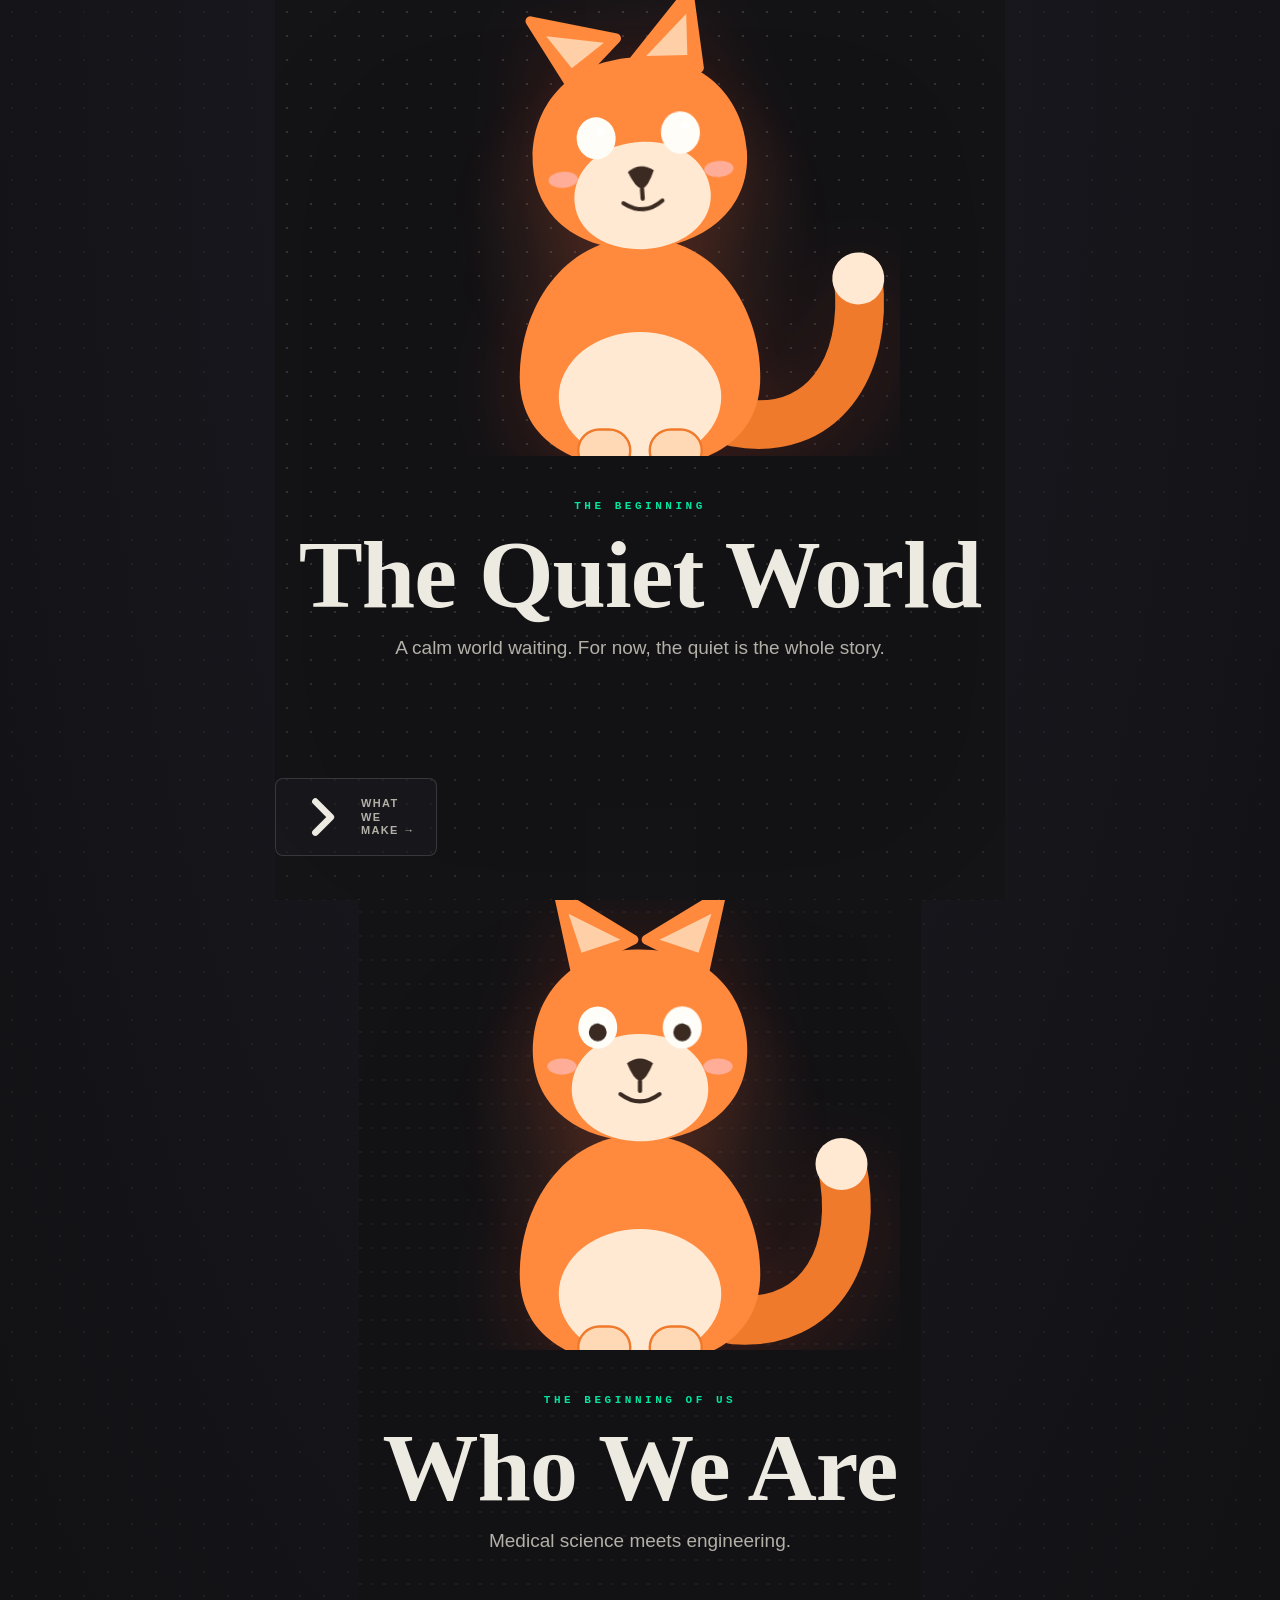
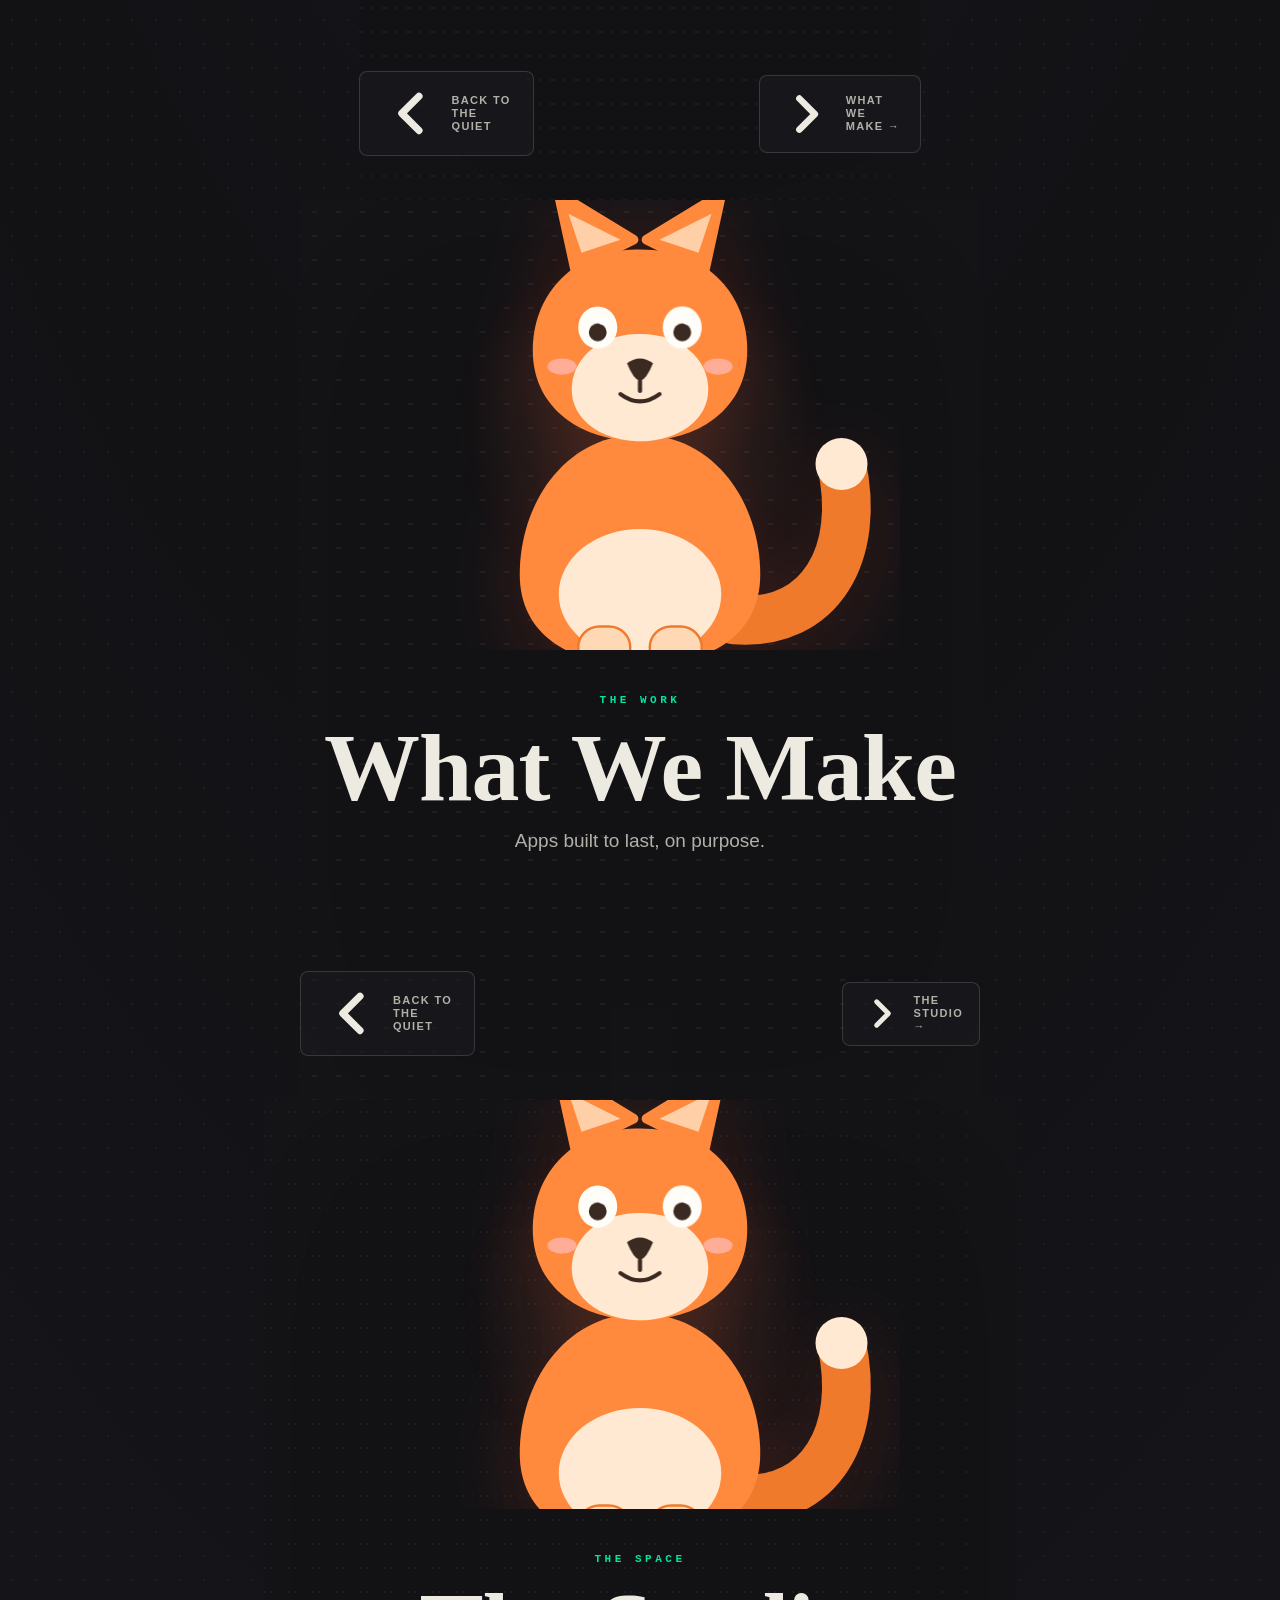
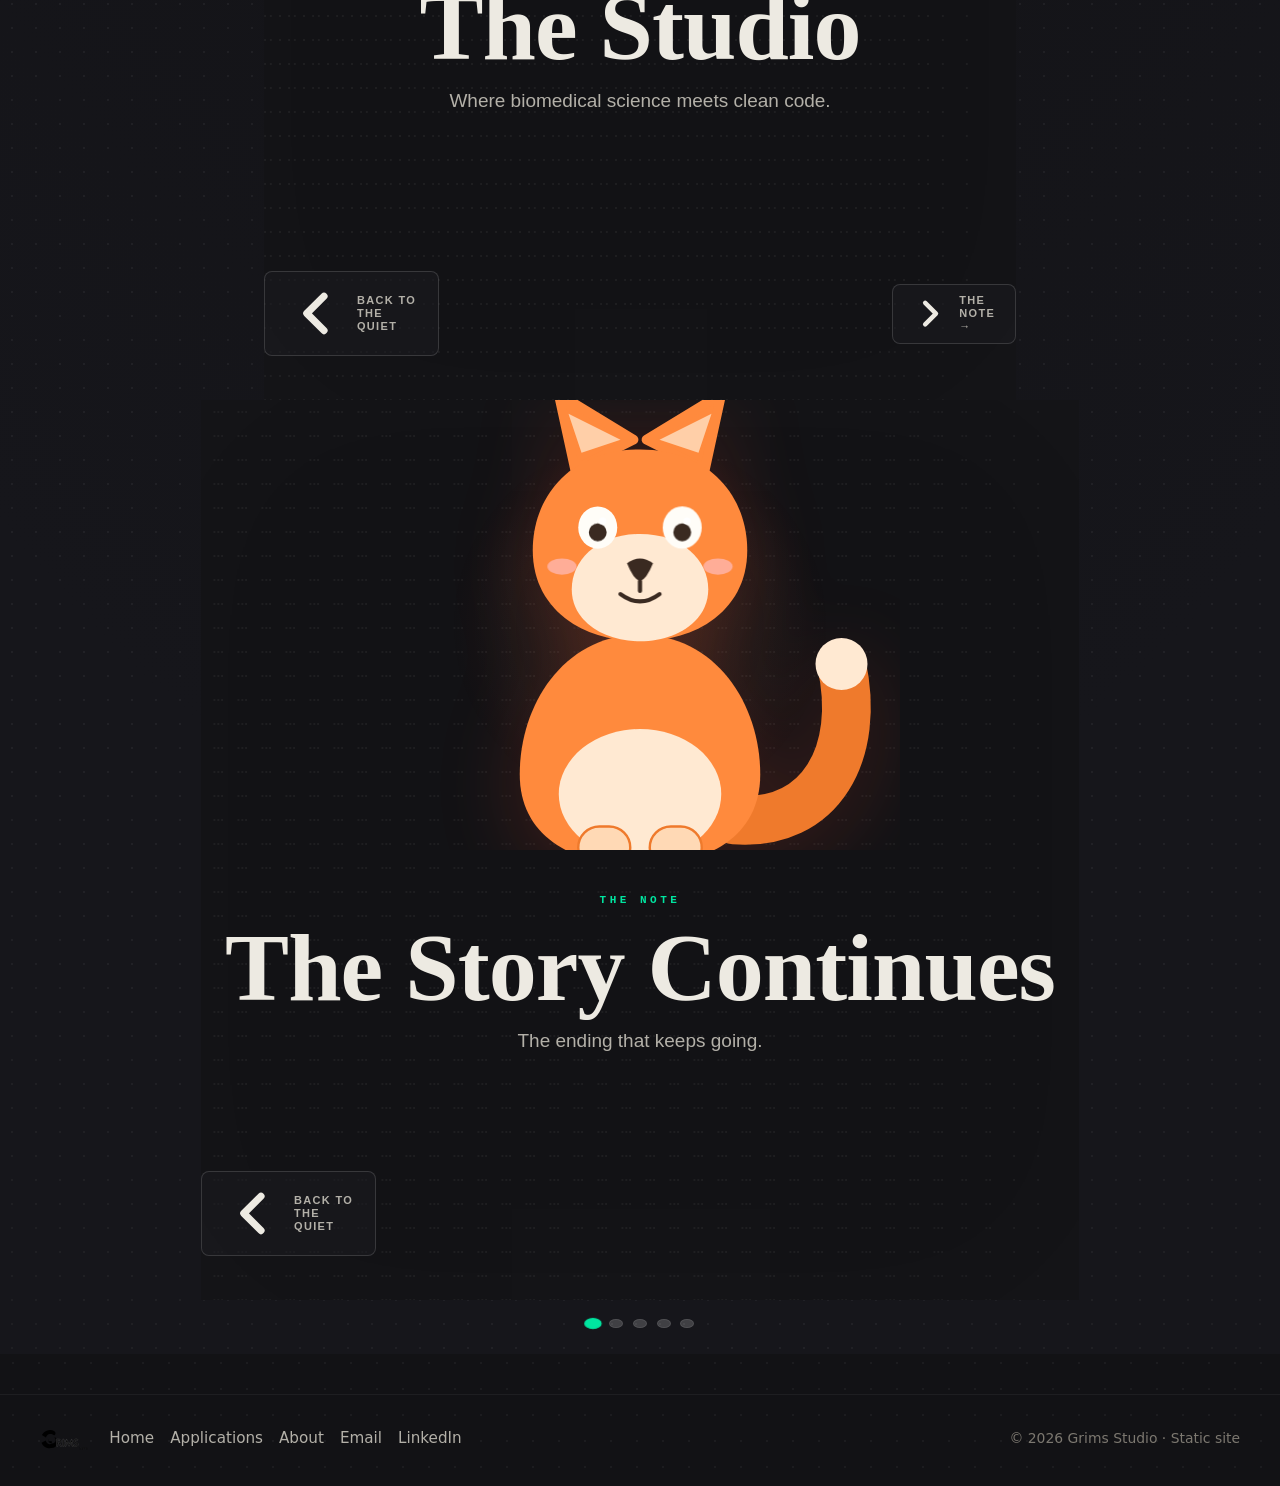
==== commit c119b313: "Add story-driven Home hero with chapters, transitions, and inner-page story spine - New story.css / " ====
--- a/docs/index.html
+++ b/docs/index.html
@@ -8,245 +8,347 @@
   <meta property="og:title" content="Grims Studio — Clear Diagnosis, Clean Cure. Jared Selasie Gallant" />
   <meta property="og:description" content="Grims Studio: Clear Diagnosis, Clean Cure. Offline-first, privacy-conscious apps by Jared Selasie Gallant, Biomedical Sciences Researcher &amp; Lead Developer." />
   <meta property="og:type" content="website" />
-  <!-- TODO: supply an Open Graph preview image as docs/og-preview.png and replace the content below -->
   <meta property="og:image" content="./og-preview.png" />
+  <link rel="stylesheet" href="./story.css" />
   <link rel="stylesheet" href="./style.css" />
   <link rel="icon" href="./grims-mark.svg" type="image/svg+xml" />
   <link rel="canonical" href="https://jaredselasiegallant-sudo.github.io/Grims-studio/index.html" />
 </head>
 <body>
   <a class="skip-link" href="#main">Skip to content</a>
-<header class="site-header">
-    <div class="header-inner">
-      <a class="wordmark" href="./index.html" aria-label="Grims Studio home">
-        <img class="wordmark-logo" src="./grims-mark.svg" alt="" width="34" height="34" />
-        <span>Grims Studio<small>Clear Diagnosis, Clean Cure.</small></span>
-      </a>
-      <button class="nav-toggle" type="button" aria-expanded="false" aria-controls="primary-nav" aria-label="Menu">
-        <span aria-hidden="true">☰</span>
-      </button>
-      <nav class="site-nav" id="primary-nav" aria-label="Primary">
-        <a href="./index.html" class="active" aria-current="page">Home</a><a href="./applications.html">Applications</a><a href="./studio.html">Studio</a><a href="./about.html">About</a><a href="./about.html#contact" class="nav-cta">Contact</a>
-      </nav>
-    </div>
-  </header>
+
   <main id="main">
 
-    <section class="bento" aria-label="Grims Studio">
-      <div class="bento-banner">
-        <div>
-          <span class="eyebrow"><i aria-hidden="true"></i> SYSTEM STATUS: DIAGNOSTIC READY</span>
-          <h1 class="bento-tile-title">Grims Studio<small class="kv">Grims Studio</small></h1>
-          <p class="lede">Clear Diagnosis, Clean Cure.. I am Jared Selasie Gallant, a biomedical sciences researcher and lead developer. Grims Studio builds offline-first, privacy-conscious applications with scientific precision: diagnosing real-world friction and engineering targeted, durable cures.</p>
-          <div class="hero-actions">
-            <a class="btn btn-primary magnet-target" href="./applications.html">View Applications</a>
-            <a class="btn btn-ghost-outline" href="./about.html">About Me</a>
-          </div>
-          <div class="home-notes" aria-label="Why trust this work">
-            <div><dt>Research-backed</dt><dd>UCC Biomedical Science</dd></div>
-            <div><dt>Offline-first</dt><dd>Local-first applications</dd></div>
-            <div><dt>Zero telemetry</dt><dd>Privacy by default</dd></div>
-          </div>
-        </div>
-        <div class="fox-stage" aria-hidden="true">
-          <svg class="fox fox-hero" viewBox="0 0 320 320" role="img" aria-hidden="true" focusable="false">
-      <title>Kit, the Grims Studio fox</title>
-      <g class="fx-tail">
-        <path d="M218 280 C 272 284 296 238 284 184" fill="none" stroke="#EF7A2C" stroke-width="30" stroke-linecap="round"/>
-        <circle cx="284" cy="184" r="16" fill="#FFE9D2"/>
-      </g>
-      <g class="fx-body">
-        <path d="M160 166 C 114 166 86 208 86 252 C 86 290 118 308 160 308 C 202 308 234 290 234 252 C 234 208 206 166 160 166 Z" fill="#FF8A3D"/>
-        <ellipse cx="160" cy="264" rx="50" ry="40" fill="#FFE9D2"/>
-      </g>
-      <g class="fx-paws">
-        <rect x="122" y="284" width="32" height="26" rx="13" fill="#FFD9B5" stroke="#EF7A2C" stroke-width="1.5"/>
-        <rect x="166" y="284" width="32" height="26" rx="13" fill="#FFD9B5" stroke="#EF7A2C" stroke-width="1.5"/>
-      </g>
-      
-      <g class="fx-neck">
-        <g class="fx-head">
-          <g class="fx-ear fx-ear-l">
-            <path d="M120 64 L110 18 L156 46 Z" fill="#FF8A3D" stroke="#FF8A3D" stroke-width="6" stroke-linejoin="round"/>
-            <path d="M124 54 L116 30 L148 46 Z" fill="#FFCFA8"/>
-          </g>
-          <g class="fx-ear fx-ear-r">
-            <path d="M200 64 L210 18 L164 46 Z" fill="#FF8A3D" stroke="#FF8A3D" stroke-width="6" stroke-linejoin="round"/>
-            <path d="M196 54 L204 30 L172 46 Z" fill="#FFCFA8"/>
-          </g>
-          <path d="M160 52 C 116 52 94 82 94 114 C 94 150 124 170 160 170 C 196 170 226 150 226 114 C 226 82 204 52 160 52 Z" fill="#FF8A3D"/>
-          <path d="M160 104 C 134 104 118 120 118 138 C 118 158 138 170 160 170 C 182 170 202 158 202 138 C 202 120 186 104 160 104 Z" fill="#FFE9D2"/>
-          <g class="fx-eyes">
-            <g class="fx-eye fx-eye-l">
-              <ellipse cx="134" cy="100" rx="12" ry="13" fill="#FFFDF8"/>
-              <circle class="fx-pupil" cx="134" cy="103" r="5.5" fill="#3A2A21"/>
-              <circle cx="137" cy="96" r="2.2" fill="#FFFFFF"/>
-            </g>
-            <g class="fx-eye fx-eye-r">
-              <ellipse cx="186" cy="100" rx="12" ry="13" fill="#FFFDF8"/>
-              <circle class="fx-pupil" cx="186" cy="103" r="5.5" fill="#3A2A21"/>
-              <circle cx="189" cy="96" r="2.2" fill="#FFFFFF"/>
-            </g>
-          </g>
-          <g class="fx-squint">
-            <path d="M122 100 Q134 90 146 100" fill="none" stroke="#3A2A21" stroke-width="3.5" stroke-linecap="round"/>
-            <path d="M174 100 Q186 90 198 100" fill="none" stroke="#3A2A21" stroke-width="3.5" stroke-linecap="round"/>
-          </g>
-          <ellipse cx="112" cy="124" rx="9" ry="5" fill="#FFB3A7" opacity=".85"/>
-          <ellipse cx="208" cy="124" rx="9" ry="5" fill="#FFB3A7" opacity=".85"/>
-          <path d="M152 122 Q160 116 168 122 Q164 132 160 133 Q156 132 152 122 Z" fill="#3A2A21"/>
-          <path d="M160 133 L160 139 M148 141 Q160 150 172 141" fill="none" stroke="#3A2A21" stroke-width="2.6" stroke-linecap="round" stroke-linejoin="round"/>
-        </g>
-      </g>
-    </svg>
-        </div>
+    <div class="story-page">
+      <div class="story-wrap">
+        <div class="scene" data-parallax="0.00" aria-hidden="true"></div>
+        
+      <section class="chapter chapter--hero"
+               id="q1-quiet" data-chapter="q1-quiet">
+        <div class="scene" data-parallax="0.06" aria-hidden="true"></div>
+        <div class="scene" data-parallax="0.14" data-glow></div>
+        <div class="scene" data-parallax="0.22"></div>
+        <div class="fox-stage"><svg class="fox fox-hero" viewBox="0 0 320 320" role="img" aria-hidden="true" focusable="false">
+      <title>Kit, the Grims Studio fox</title>
+      <g class="fx-tail">
+        <path d="M218 280 C 272 284 296 238 284 184" fill="none" stroke="#EF7A2C" stroke-width="30" stroke-linecap="round"/>
+        <circle cx="284" cy="184" r="16" fill="#FFE9D2"/>
+      </g>
+      <g class="fx-body">
+        <path d="M160 166 C 114 166 86 208 86 252 C 86 290 118 308 160 308 C 202 308 234 290 234 252 C 234 208 206 166 160 166 Z" fill="#FF8A3D"/>
+        <ellipse cx="160" cy="264" rx="50" ry="40" fill="#FFE9D2"/>
+      </g>
+      <g class="fx-paws">
+        <rect x="122" y="284" width="32" height="26" rx="13" fill="#FFD9B5" stroke="#EF7A2C" stroke-width="1.5"/>
+        <rect x="166" y="284" width="32" height="26" rx="13" fill="#FFD9B5" stroke="#EF7A2C" stroke-width="1.5"/>
+      </g>
+      
+      <g class="fx-neck">
+        <g class="fx-head">
+          <g class="fx-ear fx-ear-l">
+            <path d="M120 64 L110 18 L156 46 Z" fill="#FF8A3D" stroke="#FF8A3D" stroke-width="6" stroke-linejoin="round"/>
+            <path d="M124 54 L116 30 L148 46 Z" fill="#FFCFA8"/>
+          </g>
+          <g class="fx-ear fx-ear-r">
+            <path d="M200 64 L210 18 L164 46 Z" fill="#FF8A3D" stroke="#FF8A3D" stroke-width="6" stroke-linejoin="round"/>
+            <path d="M196 54 L204 30 L172 46 Z" fill="#FFCFA8"/>
+          </g>
+          <path d="M160 52 C 116 52 94 82 94 114 C 94 150 124 170 160 170 C 196 170 226 150 226 114 C 226 82 204 52 160 52 Z" fill="#FF8A3D"/>
+          <path d="M160 104 C 134 104 118 120 118 138 C 118 158 138 170 160 170 C 182 170 202 158 202 138 C 202 120 186 104 160 104 Z" fill="#FFE9D2"/>
+          <g class="fx-eyes">
+            <g class="fx-eye fx-eye-l">
+              <ellipse cx="134" cy="100" rx="12" ry="13" fill="#FFFDF8"/>
+              <circle class="fx-pupil" cx="134" cy="103" r="5.5" fill="#3A2A21"/>
+              <circle cx="137" cy="96" r="2.2" fill="#FFFFFF"/>
+            </g>
+            <g class="fx-eye fx-eye-r">
+              <ellipse cx="186" cy="100" rx="12" ry="13" fill="#FFFDF8"/>
+              <circle class="fx-pupil" cx="186" cy="103" r="5.5" fill="#3A2A21"/>
+              <circle cx="189" cy="96" r="2.2" fill="#FFFFFF"/>
+            </g>
+          </g>
+          <g class="fx-squint">
+            <path d="M122 100 Q134 90 146 100" fill="none" stroke="#3A2A21" stroke-width="3.5" stroke-linecap="round"/>
+            <path d="M174 100 Q186 90 198 100" fill="none" stroke="#3A2A21" stroke-width="3.5" stroke-linecap="round"/>
+          </g>
+          <ellipse cx="112" cy="124" rx="9" ry="5" fill="#FFB3A7" opacity=".85"/>
+          <ellipse cx="208" cy="124" rx="9" ry="5" fill="#FFB3A7" opacity=".85"/>
+          <path d="M152 122 Q160 116 168 122 Q164 132 160 133 Q156 132 152 122 Z" fill="#3A2A21"/>
+          <path d="M160 133 L160 139 M148 141 Q160 150 172 141" fill="none" stroke="#3A2A21" stroke-width="2.6" stroke-linecap="round" stroke-linejoin="round"/>
+        </g>
+      </g>
+    </svg></div>
+        <header class="chapter-head">
+          <p class="eyebrow">The Beginning</p>
+          <h1>The Quiet World</h1>
+          <p class="pitch">A calm world waiting. For now, the quiet is the whole story.</p>
+        </header>
+        <p class="lede"><strong>Then one small breath, and everything changes.</strong></p>
+        <div class="chapter-nav"><a class="next" href="#q2-us"><svg viewBox="0 0 24 24" aria-hidden="true"><path d="M9 6l6 6-6 6" fill="none" stroke="#EDEAE2" stroke-width="2.5" stroke-linecap="round" stroke-linejoin="round"/></svg><span>What We Make →</span></a></div>
+        <a class="lead-btn" href="#q2-us">Begin &gt;</a>
+      </section>
+      <section class="chapter"
+               id="q2-us" data-chapter="q2-us">
+        <div class="scene" data-parallax="0.06" aria-hidden="true"></div>
+        <div class="scene" data-parallax="0.14" data-glow></div>
+        <div class="scene" data-parallax="0.22"></div>
+        <div class="fox-stage"><svg class="fox fox-hero" viewBox="0 0 320 320" role="img" aria-hidden="true" focusable="false">
+      <title>Kit, the Grims Studio fox</title>
+      <g class="fx-tail">
+        <path d="M218 280 C 272 284 296 238 284 184" fill="none" stroke="#EF7A2C" stroke-width="30" stroke-linecap="round"/>
+        <circle cx="284" cy="184" r="16" fill="#FFE9D2"/>
+      </g>
+      <g class="fx-body">
+        <path d="M160 166 C 114 166 86 208 86 252 C 86 290 118 308 160 308 C 202 308 234 290 234 252 C 234 208 206 166 160 166 Z" fill="#FF8A3D"/>
+        <ellipse cx="160" cy="264" rx="50" ry="40" fill="#FFE9D2"/>
+      </g>
+      <g class="fx-paws">
+        <rect x="122" y="284" width="32" height="26" rx="13" fill="#FFD9B5" stroke="#EF7A2C" stroke-width="1.5"/>
+        <rect x="166" y="284" width="32" height="26" rx="13" fill="#FFD9B5" stroke="#EF7A2C" stroke-width="1.5"/>
+      </g>
+      
+      <g class="fx-neck">
+        <g class="fx-head">
+          <g class="fx-ear fx-ear-l">
+            <path d="M120 64 L110 18 L156 46 Z" fill="#FF8A3D" stroke="#FF8A3D" stroke-width="6" stroke-linejoin="round"/>
+            <path d="M124 54 L116 30 L148 46 Z" fill="#FFCFA8"/>
+          </g>
+          <g class="fx-ear fx-ear-r">
+            <path d="M200 64 L210 18 L164 46 Z" fill="#FF8A3D" stroke="#FF8A3D" stroke-width="6" stroke-linejoin="round"/>
+            <path d="M196 54 L204 30 L172 46 Z" fill="#FFCFA8"/>
+          </g>
+          <path d="M160 52 C 116 52 94 82 94 114 C 94 150 124 170 160 170 C 196 170 226 150 226 114 C 226 82 204 52 160 52 Z" fill="#FF8A3D"/>
+          <path d="M160 104 C 134 104 118 120 118 138 C 118 158 138 170 160 170 C 182 170 202 158 202 138 C 202 120 186 104 160 104 Z" fill="#FFE9D2"/>
+          <g class="fx-eyes">
+            <g class="fx-eye fx-eye-l">
+              <ellipse cx="134" cy="100" rx="12" ry="13" fill="#FFFDF8"/>
+              <circle class="fx-pupil" cx="134" cy="103" r="5.5" fill="#3A2A21"/>
+              <circle cx="137" cy="96" r="2.2" fill="#FFFFFF"/>
+            </g>
+            <g class="fx-eye fx-eye-r">
+              <ellipse cx="186" cy="100" rx="12" ry="13" fill="#FFFDF8"/>
+              <circle class="fx-pupil" cx="186" cy="103" r="5.5" fill="#3A2A21"/>
+              <circle cx="189" cy="96" r="2.2" fill="#FFFFFF"/>
+            </g>
+          </g>
+          <g class="fx-squint">
+            <path d="M122 100 Q134 90 146 100" fill="none" stroke="#3A2A21" stroke-width="3.5" stroke-linecap="round"/>
+            <path d="M174 100 Q186 90 198 100" fill="none" stroke="#3A2A21" stroke-width="3.5" stroke-linecap="round"/>
+          </g>
+          <ellipse cx="112" cy="124" rx="9" ry="5" fill="#FFB3A7" opacity=".85"/>
+          <ellipse cx="208" cy="124" rx="9" ry="5" fill="#FFB3A7" opacity=".85"/>
+          <path d="M152 122 Q160 116 168 122 Q164 132 160 133 Q156 132 152 122 Z" fill="#3A2A21"/>
+          <path d="M160 133 L160 139 M148 141 Q160 150 172 141" fill="none" stroke="#3A2A21" stroke-width="2.6" stroke-linecap="round" stroke-linejoin="round"/>
+        </g>
+      </g>
+    </svg></div>
+        <header class="chapter-head">
+          <p class="eyebrow">The Beginning of Us</p>
+          <h1>Who We Are</h1>
+          <p class="pitch">Medical science meets engineering.</p>
+        </header>
+        <p class="lede"><strong>Offline-first tools that put you back in control.</strong></p>
+        <div class="chapter-nav"><a class="back" href="#q1-quiet"><svg viewBox="0 0 24 24" aria-hidden="true"><path d="M15 18l-6-6 6-6" fill="none" stroke="#EDEAE2" stroke-width="2.5" stroke-linecap="round" stroke-linejoin="round"/></svg><span>Back to the quiet</span></a><a class="next" href="#q3-make"><svg viewBox="0 0 24 24" aria-hidden="true"><path d="M9 6l6 6-6 6" fill="none" stroke="#EDEAE2" stroke-width="2.5" stroke-linecap="round" stroke-linejoin="round"/></svg><span>What We Make →</span></a></div>
+        <a class="lead-btn" href="./about.html">Meet the team &gt;</a>
+      </section>
+      <section class="chapter"
+               id="q3-make" data-chapter="q3-make">
+        <div class="scene" data-parallax="0.06" aria-hidden="true"></div>
+        <div class="scene" data-parallax="0.14" data-glow></div>
+        <div class="scene" data-parallax="0.22"></div>
+        <div class="fox-stage"><svg class="fox fox-hero" viewBox="0 0 320 320" role="img" aria-hidden="true" focusable="false">
+      <title>Kit, the Grims Studio fox</title>
+      <g class="fx-tail">
+        <path d="M218 280 C 272 284 296 238 284 184" fill="none" stroke="#EF7A2C" stroke-width="30" stroke-linecap="round"/>
+        <circle cx="284" cy="184" r="16" fill="#FFE9D2"/>
+      </g>
+      <g class="fx-body">
+        <path d="M160 166 C 114 166 86 208 86 252 C 86 290 118 308 160 308 C 202 308 234 290 234 252 C 234 208 206 166 160 166 Z" fill="#FF8A3D"/>
+        <ellipse cx="160" cy="264" rx="50" ry="40" fill="#FFE9D2"/>
+      </g>
+      <g class="fx-paws">
+        <rect x="122" y="284" width="32" height="26" rx="13" fill="#FFD9B5" stroke="#EF7A2C" stroke-width="1.5"/>
+        <rect x="166" y="284" width="32" height="26" rx="13" fill="#FFD9B5" stroke="#EF7A2C" stroke-width="1.5"/>
+      </g>
+      
+      <g class="fx-neck">
+        <g class="fx-head">
+          <g class="fx-ear fx-ear-l">
+            <path d="M120 64 L110 18 L156 46 Z" fill="#FF8A3D" stroke="#FF8A3D" stroke-width="6" stroke-linejoin="round"/>
+            <path d="M124 54 L116 30 L148 46 Z" fill="#FFCFA8"/>
+          </g>
+          <g class="fx-ear fx-ear-r">
+            <path d="M200 64 L210 18 L164 46 Z" fill="#FF8A3D" stroke="#FF8A3D" stroke-width="6" stroke-linejoin="round"/>
+            <path d="M196 54 L204 30 L172 46 Z" fill="#FFCFA8"/>
+          </g>
+          <path d="M160 52 C 116 52 94 82 94 114 C 94 150 124 170 160 170 C 196 170 226 150 226 114 C 226 82 204 52 160 52 Z" fill="#FF8A3D"/>
+          <path d="M160 104 C 134 104 118 120 118 138 C 118 158 138 170 160 170 C 182 170 202 158 202 138 C 202 120 186 104 160 104 Z" fill="#FFE9D2"/>
+          <g class="fx-eyes">
+            <g class="fx-eye fx-eye-l">
+              <ellipse cx="134" cy="100" rx="12" ry="13" fill="#FFFDF8"/>
+              <circle class="fx-pupil" cx="134" cy="103" r="5.5" fill="#3A2A21"/>
+              <circle cx="137" cy="96" r="2.2" fill="#FFFFFF"/>
+            </g>
+            <g class="fx-eye fx-eye-r">
+              <ellipse cx="186" cy="100" rx="12" ry="13" fill="#FFFDF8"/>
+              <circle class="fx-pupil" cx="186" cy="103" r="5.5" fill="#3A2A21"/>
+              <circle cx="189" cy="96" r="2.2" fill="#FFFFFF"/>
+            </g>
+          </g>
+          <g class="fx-squint">
+            <path d="M122 100 Q134 90 146 100" fill="none" stroke="#3A2A21" stroke-width="3.5" stroke-linecap="round"/>
+            <path d="M174 100 Q186 90 198 100" fill="none" stroke="#3A2A21" stroke-width="3.5" stroke-linecap="round"/>
+          </g>
+          <ellipse cx="112" cy="124" rx="9" ry="5" fill="#FFB3A7" opacity=".85"/>
+          <ellipse cx="208" cy="124" rx="9" ry="5" fill="#FFB3A7" opacity=".85"/>
+          <path d="M152 122 Q160 116 168 122 Q164 132 160 133 Q156 132 152 122 Z" fill="#3A2A21"/>
+          <path d="M160 133 L160 139 M148 141 Q160 150 172 141" fill="none" stroke="#3A2A21" stroke-width="2.6" stroke-linecap="round" stroke-linejoin="round"/>
+        </g>
+      </g>
+    </svg></div>
+        <header class="chapter-head">
+          <p class="eyebrow">The Work</p>
+          <h1>What We Make</h1>
+          <p class="pitch">Apps built to last, on purpose.</p>
+        </header>
+        <p class="lede"><strong>Offline-first apps, games, and design work for real lives.</strong></p>
+        <div class="chapter-nav"><a class="back" href="#q1-quiet"><svg viewBox="0 0 24 24" aria-hidden="true"><path d="M15 18l-6-6 6-6" fill="none" stroke="#EDEAE2" stroke-width="2.5" stroke-linecap="round" stroke-linejoin="round"/></svg><span>Back to the quiet</span></a><a class="next" href="#q4-studio"><svg viewBox="0 0 24 24" aria-hidden="true"><path d="M9 6l6 6-6 6" fill="none" stroke="#EDEAE2" stroke-width="2.5" stroke-linecap="round" stroke-linejoin="round"/></svg><span>The Studio →</span></a></div>
+        <a class="lead-btn" href="./applications.html">See our work &gt;</a>
+      </section>
+      <section class="chapter"
+               id="q4-studio" data-chapter="q4-studio">
+        <div class="scene" data-parallax="0.06" aria-hidden="true"></div>
+        <div class="scene" data-parallax="0.14" data-glow></div>
+        <div class="scene" data-parallax="0.22"></div>
+        <div class="fox-stage"><svg class="fox fox-hero" viewBox="0 0 320 320" role="img" aria-hidden="true" focusable="false">
+      <title>Kit, the Grims Studio fox</title>
+      <g class="fx-tail">
+        <path d="M218 280 C 272 284 296 238 284 184" fill="none" stroke="#EF7A2C" stroke-width="30" stroke-linecap="round"/>
+        <circle cx="284" cy="184" r="16" fill="#FFE9D2"/>
+      </g>
+      <g class="fx-body">
+        <path d="M160 166 C 114 166 86 208 86 252 C 86 290 118 308 160 308 C 202 308 234 290 234 252 C 234 208 206 166 160 166 Z" fill="#FF8A3D"/>
+        <ellipse cx="160" cy="264" rx="50" ry="40" fill="#FFE9D2"/>
+      </g>
+      <g class="fx-paws">
+        <rect x="122" y="284" width="32" height="26" rx="13" fill="#FFD9B5" stroke="#EF7A2C" stroke-width="1.5"/>
+        <rect x="166" y="284" width="32" height="26" rx="13" fill="#FFD9B5" stroke="#EF7A2C" stroke-width="1.5"/>
+      </g>
+      
+      <g class="fx-neck">
+        <g class="fx-head">
+          <g class="fx-ear fx-ear-l">
+            <path d="M120 64 L110 18 L156 46 Z" fill="#FF8A3D" stroke="#FF8A3D" stroke-width="6" stroke-linejoin="round"/>
+            <path d="M124 54 L116 30 L148 46 Z" fill="#FFCFA8"/>
+          </g>
+          <g class="fx-ear fx-ear-r">
+            <path d="M200 64 L210 18 L164 46 Z" fill="#FF8A3D" stroke="#FF8A3D" stroke-width="6" stroke-linejoin="round"/>
+            <path d="M196 54 L204 30 L172 46 Z" fill="#FFCFA8"/>
+          </g>
+          <path d="M160 52 C 116 52 94 82 94 114 C 94 150 124 170 160 170 C 196 170 226 150 226 114 C 226 82 204 52 160 52 Z" fill="#FF8A3D"/>
+          <path d="M160 104 C 134 104 118 120 118 138 C 118 158 138 170 160 170 C 182 170 202 158 202 138 C 202 120 186 104 160 104 Z" fill="#FFE9D2"/>
+          <g class="fx-eyes">
+            <g class="fx-eye fx-eye-l">
+              <ellipse cx="134" cy="100" rx="12" ry="13" fill="#FFFDF8"/>
+              <circle class="fx-pupil" cx="134" cy="103" r="5.5" fill="#3A2A21"/>
+              <circle cx="137" cy="96" r="2.2" fill="#FFFFFF"/>
+            </g>
+            <g class="fx-eye fx-eye-r">
+              <ellipse cx="186" cy="100" rx="12" ry="13" fill="#FFFDF8"/>
+              <circle class="fx-pupil" cx="186" cy="103" r="5.5" fill="#3A2A21"/>
+              <circle cx="189" cy="96" r="2.2" fill="#FFFFFF"/>
+            </g>
+          </g>
+          <g class="fx-squint">
+            <path d="M122 100 Q134 90 146 100" fill="none" stroke="#3A2A21" stroke-width="3.5" stroke-linecap="round"/>
+            <path d="M174 100 Q186 90 198 100" fill="none" stroke="#3A2A21" stroke-width="3.5" stroke-linecap="round"/>
+          </g>
+          <ellipse cx="112" cy="124" rx="9" ry="5" fill="#FFB3A7" opacity=".85"/>
+          <ellipse cx="208" cy="124" rx="9" ry="5" fill="#FFB3A7" opacity=".85"/>
+          <path d="M152 122 Q160 116 168 122 Q164 132 160 133 Q156 132 152 122 Z" fill="#3A2A21"/>
+          <path d="M160 133 L160 139 M148 141 Q160 150 172 141" fill="none" stroke="#3A2A21" stroke-width="2.6" stroke-linecap="round" stroke-linejoin="round"/>
+        </g>
+      </g>
+    </svg></div>
+        <header class="chapter-head">
+          <p class="eyebrow">The Space</p>
+          <h1>The Studio</h1>
+          <p class="pitch">Where biomedical science meets clean code.</p>
+        </header>
+        <p class="lede"><strong>Lead development, design, and the craft between a diagnosis and a cure.</strong></p>
+        <div class="chapter-nav"><a class="back" href="#q1-quiet"><svg viewBox="0 0 24 24" aria-hidden="true"><path d="M15 18l-6-6 6-6" fill="none" stroke="#EDEAE2" stroke-width="2.5" stroke-linecap="round" stroke-linejoin="round"/></svg><span>Back to the quiet</span></a><a class="next" href="#q5-end"><svg viewBox="0 0 24 24" aria-hidden="true"><path d="M9 6l6 6-6 6" fill="none" stroke="#EDEAE2" stroke-width="2.5" stroke-linecap="round" stroke-linejoin="round"/></svg><span>The Note →</span></a></div>
+        <a class="lead-btn" href="./studio.html">Visit the studio &gt;</a>
+      </section>
+      <section class="chapter"
+               id="q5-end" data-chapter="q5-end">
+        <div class="scene" data-parallax="0.06" aria-hidden="true"></div>
+        <div class="scene" data-parallax="0.14" data-glow></div>
+        <div class="scene" data-parallax="0.22"></div>
+        <div class="fox-stage"><svg class="fox fox-hero" viewBox="0 0 320 320" role="img" aria-hidden="true" focusable="false">
+      <title>Kit, the Grims Studio fox</title>
+      <g class="fx-tail">
+        <path d="M218 280 C 272 284 296 238 284 184" fill="none" stroke="#EF7A2C" stroke-width="30" stroke-linecap="round"/>
+        <circle cx="284" cy="184" r="16" fill="#FFE9D2"/>
+      </g>
+      <g class="fx-body">
+        <path d="M160 166 C 114 166 86 208 86 252 C 86 290 118 308 160 308 C 202 308 234 290 234 252 C 234 208 206 166 160 166 Z" fill="#FF8A3D"/>
+        <ellipse cx="160" cy="264" rx="50" ry="40" fill="#FFE9D2"/>
+      </g>
+      <g class="fx-paws">
+        <rect x="122" y="284" width="32" height="26" rx="13" fill="#FFD9B5" stroke="#EF7A2C" stroke-width="1.5"/>
+        <rect x="166" y="284" width="32" height="26" rx="13" fill="#FFD9B5" stroke="#EF7A2C" stroke-width="1.5"/>
+      </g>
+      
+      <g class="fx-neck">
+        <g class="fx-head">
+          <g class="fx-ear fx-ear-l">
+            <path d="M120 64 L110 18 L156 46 Z" fill="#FF8A3D" stroke="#FF8A3D" stroke-width="6" stroke-linejoin="round"/>
+            <path d="M124 54 L116 30 L148 46 Z" fill="#FFCFA8"/>
+          </g>
+          <g class="fx-ear fx-ear-r">
+            <path d="M200 64 L210 18 L164 46 Z" fill="#FF8A3D" stroke="#FF8A3D" stroke-width="6" stroke-linejoin="round"/>
+            <path d="M196 54 L204 30 L172 46 Z" fill="#FFCFA8"/>
+          </g>
+          <path d="M160 52 C 116 52 94 82 94 114 C 94 150 124 170 160 170 C 196 170 226 150 226 114 C 226 82 204 52 160 52 Z" fill="#FF8A3D"/>
+          <path d="M160 104 C 134 104 118 120 118 138 C 118 158 138 170 160 170 C 182 170 202 158 202 138 C 202 120 186 104 160 104 Z" fill="#FFE9D2"/>
+          <g class="fx-eyes">
+            <g class="fx-eye fx-eye-l">
+              <ellipse cx="134" cy="100" rx="12" ry="13" fill="#FFFDF8"/>
+              <circle class="fx-pupil" cx="134" cy="103" r="5.5" fill="#3A2A21"/>
+              <circle cx="137" cy="96" r="2.2" fill="#FFFFFF"/>
+            </g>
+            <g class="fx-eye fx-eye-r">
+              <ellipse cx="186" cy="100" rx="12" ry="13" fill="#FFFDF8"/>
+              <circle class="fx-pupil" cx="186" cy="103" r="5.5" fill="#3A2A21"/>
+              <circle cx="189" cy="96" r="2.2" fill="#FFFFFF"/>
+            </g>
+          </g>
+          <g class="fx-squint">
+            <path d="M122 100 Q134 90 146 100" fill="none" stroke="#3A2A21" stroke-width="3.5" stroke-linecap="round"/>
+            <path d="M174 100 Q186 90 198 100" fill="none" stroke="#3A2A21" stroke-width="3.5" stroke-linecap="round"/>
+          </g>
+          <ellipse cx="112" cy="124" rx="9" ry="5" fill="#FFB3A7" opacity=".85"/>
+          <ellipse cx="208" cy="124" rx="9" ry="5" fill="#FFB3A7" opacity=".85"/>
+          <path d="M152 122 Q160 116 168 122 Q164 132 160 133 Q156 132 152 122 Z" fill="#3A2A21"/>
+          <path d="M160 133 L160 139 M148 141 Q160 150 172 141" fill="none" stroke="#3A2A21" stroke-width="2.6" stroke-linecap="round" stroke-linejoin="round"/>
+        </g>
+      </g>
+    </svg></div>
+        <header class="chapter-head">
+          <p class="eyebrow">The Note</p>
+          <h1>The Story Continues</h1>
+          <p class="pitch">The ending that keeps going.</p>
+        </header>
+        <p class="lede"><strong>Diagnosis. Cure. Something built to last. Follow up.</strong></p>
+        <div class="chapter-nav"><a class="back" href="#q1-quiet"><svg viewBox="0 0 24 24" aria-hidden="true"><path d="M15 18l-6-6 6-6" fill="none" stroke="#EDEAE2" stroke-width="2.5" stroke-linecap="round" stroke-linejoin="round"/></svg><span>Back to the quiet</span></a></div>
+        <a class="lead-btn" href="mailto:jaredselasiegallant@gmail.com">Follow up &gt;</a>
+      </section>
+        <div class="marker-track"><button class="marker" data-marker="q1-quiet" aria-label="The Beginning"></button><button class="marker" data-marker="q2-us" aria-label="The Beginning of Us"></button><button class="marker" data-marker="q3-make" aria-label="The Work"></button><button class="marker" data-marker="q4-studio" aria-label="The Space"></button><button class="marker" data-marker="q5-end" aria-label="The Note"></button></div>
       </div>
+    </div>
+    
+  </main>
 
-      <div class="bento-tile glossy-border bento-study" id="tile-mascot">
-        <div class="bento-tile-head">
-          <span class="bento-tile-num">02</span>
-          <div>
-            <h3 class="bento-tile-title">Kit, the Grims Studio fox</h3>
-            <p class="bento-tile-desc">A reactive companion for the diagnosis.</p>
-          </div>
-        </div>
-        <div class="mascot-stage" id="mascot-canvas">
-          <div class="dot" style="width:14px;height:14px;background:#00E5A0"></div>
-          <svg class="fox fox-hero" viewBox="0 0 320 320" role="img" aria-hidden="true" focusable="false">
-      <title>Kit, the Grims Studio fox</title>
-      <g class="fx-tail">
-        <path d="M218 280 C 272 284 296 238 284 184" fill="none" stroke="#EF7A2C" stroke-width="30" stroke-linecap="round"/>
-        <circle cx="284" cy="184" r="16" fill="#FFE9D2"/>
-      </g>
-      <g class="fx-body">
-        <path d="M160 166 C 114 166 86 208 86 252 C 86 290 118 308 160 308 C 202 308 234 290 234 252 C 234 208 206 166 160 166 Z" fill="#FF8A3D"/>
-        <ellipse cx="160" cy="264" rx="50" ry="40" fill="#FFE9D2"/>
-      </g>
-      <g class="fx-paws">
-        <rect x="122" y="284" width="32" height="26" rx="13" fill="#FFD9B5" stroke="#EF7A2C" stroke-width="1.5"/>
-        <rect x="166" y="284" width="32" height="26" rx="13" fill="#FFD9B5" stroke="#EF7A2C" stroke-width="1.5"/>
-      </g>
-      
-      <g class="fx-neck">
-        <g class="fx-head">
-          <g class="fx-ear fx-ear-l">
-            <path d="M120 64 L110 18 L156 46 Z" fill="#FF8A3D" stroke="#FF8A3D" stroke-width="6" stroke-linejoin="round"/>
-            <path d="M124 54 L116 30 L148 46 Z" fill="#FFCFA8"/>
-          </g>
-          <g class="fx-ear fx-ear-r">
-            <path d="M200 64 L210 18 L164 46 Z" fill="#FF8A3D" stroke="#FF8A3D" stroke-width="6" stroke-linejoin="round"/>
-            <path d="M196 54 L204 30 L172 46 Z" fill="#FFCFA8"/>
-          </g>
-          <path d="M160 52 C 116 52 94 82 94 114 C 94 150 124 170 160 170 C 196 170 226 150 226 114 C 226 82 204 52 160 52 Z" fill="#FF8A3D"/>
-          <path d="M160 104 C 134 104 118 120 118 138 C 118 158 138 170 160 170 C 182 170 202 158 202 138 C 202 120 186 104 160 104 Z" fill="#FFE9D2"/>
-          <g class="fx-eyes">
-            <g class="fx-eye fx-eye-l">
-              <ellipse cx="134" cy="100" rx="12" ry="13" fill="#FFFDF8"/>
-              <circle class="fx-pupil" cx="134" cy="103" r="5.5" fill="#3A2A21"/>
-              <circle cx="137" cy="96" r="2.2" fill="#FFFFFF"/>
-            </g>
-            <g class="fx-eye fx-eye-r">
-              <ellipse cx="186" cy="100" rx="12" ry="13" fill="#FFFDF8"/>
-              <circle class="fx-pupil" cx="186" cy="103" r="5.5" fill="#3A2A21"/>
-              <circle cx="189" cy="96" r="2.2" fill="#FFFFFF"/>
-            </g>
-          </g>
-          <g class="fx-squint">
-            <path d="M122 100 Q134 90 146 100" fill="none" stroke="#3A2A21" stroke-width="3.5" stroke-linecap="round"/>
-            <path d="M174 100 Q186 90 198 100" fill="none" stroke="#3A2A21" stroke-width="3.5" stroke-linecap="round"/>
-          </g>
-          <ellipse cx="112" cy="124" rx="9" ry="5" fill="#FFB3A7" opacity=".85"/>
-          <ellipse cx="208" cy="124" rx="9" ry="5" fill="#FFB3A7" opacity=".85"/>
-          <path d="M152 122 Q160 116 168 122 Q164 132 160 133 Q156 132 152 122 Z" fill="#3A2A21"/>
-          <path d="M160 133 L160 139 M148 141 Q160 150 172 141" fill="none" stroke="#3A2A21" stroke-width="2.6" stroke-linecap="round" stroke-linejoin="round"/>
-        </g>
-      </g>
-    </svg>
-        </div>
-        <div class="toggle-wrap">
-          <button class="toggle-btn" id="mode-toggle" type="button" aria-pressed="false">Lab Mode</button>
-        </div>
-      </div>
-
-      <div class="bento-tile glossy-border" id="tile-apps">
-        <div class="bento-tile-head">
-          <span class="bento-tile-num">03</span>
-          <div>
-            <h3 class="bento-tile-title">Live application</h3>
-            <p class="bento-tile-desc">The one currently in field.</p>
-          </div>
-        </div>
-        <div class="prose">
-          <p class="lede"><p class="lede"><strong>PocketLedger</strong> — currently shipped and servicing diagnostics. <a class="btn btn-ghost-outline" href="./app-pocketledger.html.html">Open · PocketLedger</a></p></p>
-        </div>
-      </div>
-
-      <div class="bento-tile glossy-border" id="tile-pillars">
-        <div class="bento-tile-head">
-          <span class="bento-tile-num">04</span>
-          <div>
-            <h3 class="bento-tile-title">Core pillars</h3>
-            <p class="bento-tile-desc">Non-negotiable commitments.</p>
-          </div>
-        </div>
-        <div class="pillars">
-          <div class="pillar"><span class="pillar-icon" aria-hidden="true">●</span><h3>Local-first</h3><p>Apps run fully on your device; offline first.</p></div>
-          <div class="pillar"><span class="pillar-icon" aria-hidden="true">◈</span><h3>Biomedical precision</h3><p>Scientific method, clothed in software.</p></div>
-          <div class="pillar"><span class="pillar-icon" aria-hidden="true">◈</span><h3>Zero telemetry</h3><p>No tracking. No accounts. No telemetry.</p></div>
-        </div>
-      </div>
-
-      <section class="block" aria-label="Featured applications">
-        <div class="wrap">
-          <div class="section-head"><h2>Featured applications</h2><p>Start here.</p></div>
-          <div class="grid">
-            
-        <article class="card project-card featured" id="pocketledger" data-category="Productivity" data-status="Active" data-search="PocketLedger Offline-first personal finance platform. Cross-platform, built with Flutter. Formerly named InnOut. Ghana Cedi (GHS) default currency. Productivity Flutter Dart React Native SQLite  Active">
-          <div class="card-top">
-            <div class="monogram" aria-hidden="true">PO</div>
-            <h3>PocketLedger</h3>
-          </div>
-          <div class="shot-placeholder" role="img" aria-label="Screenshot placeholder for PocketLedger"><div class="shot-lett" aria-hidden="true">PO</div><p>No screenshot</p><p class="quiet">Mockup coming soon</p></div>
-          <div class="card-badges"><span class="badge status"><span aria-hidden="true">●</span> Active</span><span class="badge cat">Productivity</span></div>
-          <p class="desc">Offline-first personal finance platform. Cross-platform, built with Flutter. Formerly named InnOut. Ghana Cedi (GHS) default currency.</p>
-          <p><a class="btn btn-primary" href="./app-pocketledger.html">View app details →</a></p>
-        </article>
-
-        <article class="card project-card featured" id="project-nexus" data-category="Media" data-status="Active" data-search="Project Nexus Full-screen living-room media hub for Fedora Linux. Native Rust + gtk4-rs GNOME Flatpak app, rewritten from an earlier FastAPI/web stack. Media Rust gtk4-rs Flatpak  Active">
-          <div class="card-top">
-            <div class="monogram" aria-hidden="true">PN</div>
-            <h3>Project Nexus</h3>
-          </div>
-          <img src="./screenshots/project-nexus.webp" alt="Project Nexus screenshot" loading="lazy" />
-          <div class="card-badges"><span class="badge status"><span aria-hidden="true">●</span> Active</span><span class="badge cat">Media</span></div>
-          <p class="desc">Full-screen living-room media hub for Fedora Linux. Native Rust + gtk4-rs GNOME Flatpak app, rewritten from an earlier FastAPI/web stack.</p>
-          <p><a class="btn btn-primary" href="./app-project-nexus.html">View app details →</a></p>
-        </article>
-
-        <article class="card project-card featured" id="grimoire-astral-architect" data-category="Games" data-status="In development" data-search="Grimoire: Astral Architect Cozy base-builder / idle RPG with gesture-based spell casting, familiar bonding, and alchemical crafting. 100% offline game built with .NET 8, C#, WPF, SkiaSharp and SQLite, with automated CI/CD build and release workflows on GitHub. Games .NET 8 C# WPF SkiaSharp SQLite Gesture-based spell casting Familiar bonding Alchemical crafting 100% offline, no account or microtransactions In development">
-          <div class="card-top">
-            <div class="monogram" aria-hidden="true">GA</div>
-            <h3>Grimoire: Astral Architect</h3>
-          </div>
-          <div class="shot-placeholder" role="img" aria-label="Screenshot placeholder for Grimoire: Astral Architect"><div class="shot-lett" aria-hidden="true">GA</div><p>No screenshot</p><p class="quiet">Mockup coming soon</p></div>
-          <div class="card-badges"><span class="badge status"><span aria-hidden="true">◐</span> In development</span><span class="badge cat">Games</span></div>
-          <p class="desc">Cozy base-builder / idle RPG with gesture-based spell casting, familiar bonding, and alchemical crafting. 100% offline game built with .NET 8, C#, WPF, SkiaSharp and SQLite, with automated CI/CD build and release workflows on GitHub.</p>
-          <p><a class="btn btn-primary" href="./app-grimoire-astral-architect.html">View app details →</a></p>
-        </article>
-          </div>
-        </div>
-      </section>
-
-      <section class="block" aria-label="Contact">
-        <div class="wrap">
-          <div class="section-head"><h2>Say hello</h2><p>Direct line, no forms.</p></div>
-          <div class="prose contact-box">
-            <a class="btn btn-ghost" href="mailto:jaredselasiegallant@gmail.com">Email</a><a class="btn btn-ghost" href="https://linkedin.com/in/jared-gallant" target="_blank" rel="noopener noreferrer">LinkedIn</a>
-          </div>
-        </div>
-      </section>
-    </section>
-  </main>
 <footer class="footer">
     <div class="wrap footer-inner">
       <img class="footer-logo" src="./grims-logo-horizontal.svg" alt="Grims Studio" height="30" />
@@ -259,8 +361,7 @@
       <span class="quiet" style="margin-left:auto">© 2026 Grims Studio · Static site</span>
     </div>
   </footer>
-  <script src="./anime.umd.min.js" defer></script>
-  <script src="./app.js" defer></script>
-  <script src="./fox.js" defer></script>
+  <script src="././story.js" defer></script>
+
 </body>
 </html>
--- a/docs/story.css
+++ b/docs/story.css
@@ -0,0 +1,375 @@
+/* ============================================================
+   Grims Studio — Story page (home) styles
+   Scroll-driven storytelling. Cyber-Clinical dark theme.
+
+   Scope: every rule below is pinned under .story-page so it never
+   bumps into assets/style.css (the inner pages keep that theme).
+
+   Timing edit guide
+   =================
+   --dur-* variables live in assets/style.css (the motion roster).
+   --bg-0 / --bg-1 are the obsidian base palette.
+   --accent = electric vermilion #FF4D2D | --cyan = bioluminescent #00E5A0
+   --ink / --ink-soft = warm text on obsidian.
+
+   Edit these numbers to retune the story:
+     --fox-wake-at     scroll progress where the fox first wakes (0..1)
+     --fox-point-at    scroll progress where the fox points (0..1)
+     --reveal-offset   how far into the viewport a .reveal should trigger
+   ============================================================ */
+
+/* ---------- page shell: the whole story scrolls as one world ---------- */
+.story-page {
+  margin: 0;
+  padding: 0;
+  background: radial-gradient(120% 90% at 50% 0%, #1a1a22 0%, var(--bg-0) 55%, var(--bg-1) 100%);
+  color: var(--ink);
+  min-height: 100vh;
+  overflow-x: hidden;
+  scroll-behavior: smooth;
+  -webkit-overflow-scrolling: touch;
+}
+
+/* one world, chapters stack without gaps */
+.story-page body {
+  scroll-snap-type: y proximity;
+}
+.story-wrap {
+  position: relative;
+  display: flex;
+  flex-direction: column;
+  align-items: center;
+}
+
+/* ---------- parallax layers (absolute, chip away as you scroll) ---------- */
+.story-page .scene {
+  position: absolute;
+  inset: 0;
+  pointer-events: none;
+  will-change: transform;
+  z-index: 0;
+}
+/* dot-matrix blueprint grid (lights up near cursor) */
+.story-page .scene::before {
+  content: "";
+  position: absolute;
+  inset: 0;
+  background-image: radial-gradient(rgba(255, 255, 255, 0.05) 1px, transparent 1px);
+  background-size: 24px 24px;
+  mask-image: radial-gradient(130% 90% at var(--glow-x, 50%) var(--glow-y, 50%), #000 55%, transparent 100%);
+  -webkit-mask-image: radial-gradient(130% 90% at var(--glow-x, 50%) var(--glow-y, 50%), #000 55%, transparent 100%);
+}
+/* ambient gradient blob that drifts */
+.story-page .scene::after {
+  content: "";
+  position: absolute;
+  inset: 0;
+  background: radial-gradient(circle at var(--bgx, 50%) var(--bgy, 50%), var(--bgc, var(--bg-1))), transparent;
+  opacity: 0.30;
+  will-change: transform, opacity;
+}
+
+/* ---------- chapters (full viewport each) ---------- */
+.story-page .chapter {
+  position: relative;
+  display: flex;
+  flex-direction: column;
+  align-items: center;
+  justify-content: center;
+  min-height: 100vh;
+  scroll-snap-align: start;
+  overflow: hidden;
+}
+.story-page .chapter::before {
+  content: "";
+  position: absolute;
+  inset: 0;
+  background: var(--bg-0);
+  box-shadow: inset 0 0 220px rgba(255, 255, 255, 0.02);
+}
+
+/* opening chapter gets the hero treatment (fox centered, more air) */
+.story-page .chapter--hero .fox-stage {
+  flex: 1 1 42vh;
+  min-height: 260px;
+}
+
+/* ---------- chapter head ---------- */
+.story-page .chapter-head {
+  position: relative;
+  z-index: 2;
+  text-align: center;
+  max-width: 1200px;
+  padding: 2rem 1.5rem 1rem;
+}
+.story-page .chapter-head .eyebrow {
+  font: 600 11px/1.4 monospace;
+  letter-spacing: 0.32em;
+  text-transform: uppercase;
+  color: var(--cyan);
+}
+.story-page .chapter-head h1 {
+  font: 900 clamp(40px, 8vw, 96px)/1.02 Georgia, "Public Sans", serif;
+  letter-spacing: -0.01em;
+  color: var(--ink);
+  margin: 0.4rem 0 0.6rem;
+}
+.story-page .chapter-head .pitch {
+  font-family: "Public Sans", "Inter", sans-serif;
+  font-size: clamp(15px, 2vw, 19px);
+  line-height: 1.6;
+  color: var(--ink-soft);
+  max-width: 34em;
+  margin: 0 auto;
+}
+
+/* ---------- lede (the mapped line, punchy) ---------- */
+.story-page .lede {
+  font-family: Georgia, "Public Sans", serif;
+  font-size: clamp(17px, 2.4vw, 24px);
+  line-height: 1.7;
+  text-align: center;
+  color: var(--ink);
+  max-width: 30em;
+  margin: 0.4rem 1rem 2.5rem;
+}
+.story-page .lede strong { color: var(--accent); }
+
+/* ---------- chapter navigation (back to story + next chapter) ---------- */
+.story-page .chapter-nav {
+  position: relative;
+  z-index: 3;
+  display: flex;
+  justify-content: space-between;
+  align-items: center;
+  width: 100%;
+  max-width: 900px;
+  padding: 0.7rem 1.5rem 0;
+  flex-wrap: wrap;
+  gap: 0.5rem;
+}
+.story-page .chapter-nav .back,
+.story-page .chapter-nav .next {
+  display: inline-flex;
+  align-items: center;
+  gap: 0.45rem;
+  padding: 0.45rem 1rem;
+  border-radius: 8px;
+  font: 600 12px/1.2 "Public Sans", "Inter", sans-serif;
+  background: rgba(28, 28, 34, 0.55);
+  border: 1px solid var(--line-strong);
+  color: var(--ink-soft);
+  text-decoration: none;
+  transition: transform var(--dur-fast) ease, background var(--dur-fast) ease,
+              color var(--dur-fast) ease, border-color var(--dur-fast) ease, box-shadow var(--dur-fast) ease;
+}
+.story-page .chapter-nav .back span,
+.story-page .chapter-nav .next span { text-transform: uppercase; letter-spacing: 0.12em; font-size: 11px; }
+
+.story-page .chapter-nav .back:hover,
+.story-page .chapter-nav .next:hover {
+  transform: translateY(-1px);
+  background: rgba(28, 28, 34, 0.78);
+  color: var(--ink);
+  border-color: rgba(255, 255, 255, 0.3);
+}
+.story-page .chapter-nav .back:focus-visible,
+.story-page .chapter-nav .next:focus-visible {
+  outline: 2px solid var(--cyan);
+  outline-offset: 2px;
+}
+
+/* ---------- fox (protagonist) ---------- */
+.story-page .fox-stage {
+  position: relative;
+  flex: 1 1 38vh;
+  min-height: 220px;
+  display: flex;
+  align-items: center;
+  justify-content: center;
+  z-index: 2;
+}
+.story-page .fox-stage svg {
+  display: block;
+  width: min(64vh, 520px);
+  height: min(64vh, 520px);
+  filter: drop-shadow(0 18px 40px rgba(255, 77, 45, 0.18));
+}
+/* sleeping state */
+.story-page .fox--sleeping .fx-pupil { opacity: 0; transform: translateY(2px); }
+.story-page .fox--sleeping .fx-head { transform: rotate(-4deg) translateY(3px); }
+.story-page .fox--sleeping .fx-ear { transform: rotate(-16deg); }
+.story-page .fox--sleeping .fx-tail { transform: rotate(6deg); }
+/* awake state */
+.story-page .fox--awake .fx-pupil { opacity: 1; transform: none; }
+.story-page .fox--awake .fx-head { transform: rotate(3deg) translateY(0); }
+.story-page .fox--awake .fx-ear { transform: rotate(16deg); }
+.story-page .fox--awake .fx-tail { animation: tailSway 6s ease-in-out infinite alternate; }
+/* chest rise, tail sway, blink while awake */
+.story-page .fox-scene .fx-body { animation: breath 5s ease-in-out infinite alternate; }
+.story-page .fox--awake .fx-eyebrow,
+.story-page .fox--awake .fx-squint { animation: blink 4.5s ease-in-out infinite; }
+.story-page .fox--awake .fx-eyebrow:nth-child(2),
+.story-page .fox--awake .fx-squint:nth-child(2) { animation-delay: 1.6s; }
+.story-page .fox--awake .fx-eyebrow:nth-child(3),
+.story-page .fox--awake .fx-squint:nth-child(3) { animation-delay: 3.2s; }
+/* pointing toward the next chapter */
+.story-page .fox--point .fx-head { transform: rotate(14deg) translateX(6px); animation: headBob 3s ease-in-out infinite; }
+.story-page .fox--point .fx-ear { animation: earPerk 3s ease-in-out infinite; }
+.story-page .fox--point .fx-body { animation: breath 4s ease-in-out infinite alternate; }
+
+@keyframes breath {
+  0% { transform: scaleY(0.985) translateY(2px); }
+  100% { transform: scaleY(1.015) translateY(-2px); }
+}
+@keyframes tailSway {
+  0% { transform: rotate(6deg); }
+  50% { transform: rotate(-8deg); }
+  100% { transform: rotate(6deg); }
+}
+@keyframes blink {
+  0%, 99% { transform: scaleY(1); }
+  99.5% { transform: scaleY(0.15); }
+  100% { transform: scaleY(1); }
+}
+@keyframes headBob {
+  0%, 100% { transform: translateY(0); }
+  50% { transform: translateY(-3px); }
+}
+@keyframes earPerk {
+  0%, 100% { transform: rotate(16deg); }
+  50% { transform: rotate(26deg); }
+}
+
+/* ---------- staggered reveals (text, cards, images) ---------- */
+.story-page .reveal {
+  opacity: 0;
+  transform: translateY(18px);
+  transition: opacity var(--dur-slow) var(--ease-out), transform var(--dur-slow) var(--ease-out);
+}
+.story-page .reveal.is-visible,
+.story-page .reveal.enter {
+  opacity: 1;
+  transform: none;
+}
+
+/* ---------- CTA ---------- */
+.story-page .lead-btn {
+  display: inline-flex;
+  align-items: center;
+  justify-content: center;
+  gap: 0.6rem;
+  padding: 0.8rem 1.7rem;
+  border-radius: 10px;
+  font: 600 15px/1.2 "Public Sans", "Inter", sans-serif;
+  background: linear-gradient(135deg, var(--accent) 0%, #FF9A4D 100%);
+  color: #0E0A06;
+  text-decoration: none;
+  cursor: pointer;
+  box-shadow: 0 0 0 rgba(255, 77, 45, 0);
+  transition: transform var(--dur-fast) ease, box-shadow var(--dur-fast) ease,
+              filter var(--dur-fast) ease, color var(--dur-fast) ease;
+}
+.story-page .lead-btn:hover,
+.story-page .lead-btn:focus-visible {
+  transform: translateY(-2px);
+  box-shadow: 0 0 0 5px rgba(255, 77, 45, 0.18), 0 8px 24px rgba(255, 77, 45, 0.35);
+  filter: brightness(1.03);
+  outline: none;
+}
+
+/* ---------- marker dots (story progress) ---------- */
+.story-page .marker-track {
+  display: flex;
+  justify-content: center;
+  gap: 0.6rem;
+  padding: 1.2rem 1.5rem 1.6rem;
+  flex-wrap: wrap;
+}
+.story-page .marker {
+  width: 9px;
+  height: 9px;
+  border-radius: 50%;
+  background: rgba(255, 255, 255, 0.18);
+  border: 1px solid var(--line);
+  cursor: pointer;
+  transition: background var(--dur-fast) ease, border-color var(--dur-fast) ease, transform var(--dur-fast) ease;
+}
+.story-page .marker:hover { background: rgba(255, 255, 255, 0.32); transform: scale(1.2); }
+.story-page .marker.active { background: var(--cyan); border-color: var(--cyan); transform: scale(1.25); }
+
+/* ---------- inner-page spine (back to story + continue) ---------- */
+.story-page .story-foot {
+  position: fixed;
+  bottom: 0;
+  left: 0;
+  right: 0;
+  z-index: 40;
+  display: flex;
+  justify-content: space-between;
+  align-items: center;
+  padding: 0.7rem 1rem calc(0.7rem + env(safe-area-inset-bottom));
+  background: linear-gradient(to top, rgba(18, 18, 21, 0.94), rgba(18, 18, 21, 0.74) 62%, transparent);
+  color: var(--ink-soft);
+  font: 600 12px/1.2 "Public Sans", "Inter", sans-serif;
+}
+.story-page .story-foot__link,
+.story-page .story-foot__next {
+  display: inline-flex;
+  align-items: center;
+  gap: 0.5rem;
+  padding: 0.45rem 0.9rem;
+  border-radius: 8px;
+  color: var(--ink);
+  text-decoration: none;
+  background: rgba(28, 28, 34, 0.55);
+  border: 1px solid var(--line-strong);
+  transition: background var(--dur-fast) ease, color var(--dur-fast) ease, border-color var(--dur-fast) ease, transform var(--dur-fast) ease;
+}
+.story-page .story-foot__link span,
+.story-page .story-foot__next span { text-transform: uppercase; letter-spacing: 0.14em; font-size: 11px; }
+.story-page .story-foot__link:hover,
+.story-page .story-foot__next:hover { background: rgba(28, 28, 34, 0.8); color: var(--ink); border-color: rgba(255, 255, 255, 0.3); transform: translateY(-1px); }
+.story-page .story-foot__next { justify-content: flex-end; color: var(--cyan); border-color: rgba(0, 229, 160, 0.35); }
+.story-page .story-foot__next:hover { background: rgba(0, 229, 160, 0.14); border-color: rgba(0, 229, 160, 0.6); }
+.story-page .story-foot__icon { flex: 0 0 auto; width: 16px; height: 16px; }
+
+/* ---------- skip link ---------- */
+.story-page .skip-link {
+  position: absolute;
+  top: -3rem;
+  left: 1rem;
+  background: var(--accent);
+  color: #0E0A06;
+  padding: 0.5rem 1rem;
+  border-radius: 6px;
+  z-index: 100;
+  transition: top var(--dur-fast) ease;
+}
+.story-page .skip-link:focus { top: 1rem; }
+
+/* ---------- reduced motion ---------- */
+@media (prefers-reduced-motion: reduce) {
+  .story-page .reveal,
+  .story-page .scene::after { animation: none !important; transition: none !important; }
+  .story-page .fox--sleeping .fx-pupil,
+  .story-page .fox--awake .fx-pupil { opacity: 1 !important; }
+  .story-page .fox--sleeping .fx-ear,
+  .story-page .fox--awake .fx-ear { transform: none !important; }
+  .story-page .story-foot,
+  .story-page .fox-trail { display: none; }
+}
+
+/* ---------- responsive ---------- */
+@media (max-width: 640px) {
+  .story-page .chapter { min-height: 92vh; padding: 4vh 4vw 30vh; }
+  .story-page .chapter-head { padding: 1.2rem 1rem 0.6rem; }
+  .story-page .fox-stage svg { width: min(52vh, 420px); height: min(52vh, 420px); }
+  .story-page .chapter-nav { justify-content: center; }
+  .story-page .lead-btn { width: 100%; justify-content: center; }
+  .story-page .marker-track { padding: 0.8rem 1rem 1.2rem; }
+  .story-page .story-foot { padding: 0.6rem 0.75rem calc(0.6rem + env(safe-area-inset-bottom)); }
+  .story-page .story-foot__link,
+  .story-page .story-foot__next { padding: 0.4rem 0.7rem; }
+  .story-page .story-foot__icon { width: 14px; height: 14px; }
+}
--- a/docs/style.css
+++ b/docs/style.css
@@ -71,7 +71,7 @@
   position: fixed; z-index: 0; pointer-events: none;
   border-radius: 50%; transform: translate(-50%, -50%);
   background: radial-gradient(circle, rgba(255,77,45,0.16), transparent 55%);
-  opacity: 0; transition: opacity var(--dur-fast);
+  opacity: 1; transition: opacity var(--dur-fast);
 }
 .mouse-glow::after {
   content: ""; position: absolute; inset: -40%;
@@ -520,7 +520,22 @@
 .hero-load { opacity: 0; animation: heroIn .9s var(--ease-out-3) forwards; }
 @keyframes heroIn { from { opacity: 0; transform: translateY(16px); } to { opacity: 1; transform: none; } }
 
-.magnet-target { will-change: transform; }
+.magnet-target {
+  cursor: none;
+  position: relative;
+  transition: transform var(--dur-fast) ease, box-shadow var(--dur-fast) ease;
+}
+.magnet-target[data-mx] { transform: translate(calc(var(--mx) * 1px), calc(var(--my) * 1px)); }
+.magnet-target[data-mx]::after {
+  content: "";
+  position: absolute;
+  inset: -4px;
+  border-radius: inherit;
+  background: radial-gradient(circle, rgba(255,77,45,0.5), transparent 60%);
+  pointer-events: none;
+  opacity: 0;
+  transition: opacity var(--dur-mid);
+}
 
 /* spotlight border: follows the cursor, glows nearby cards */
 .spotlight {
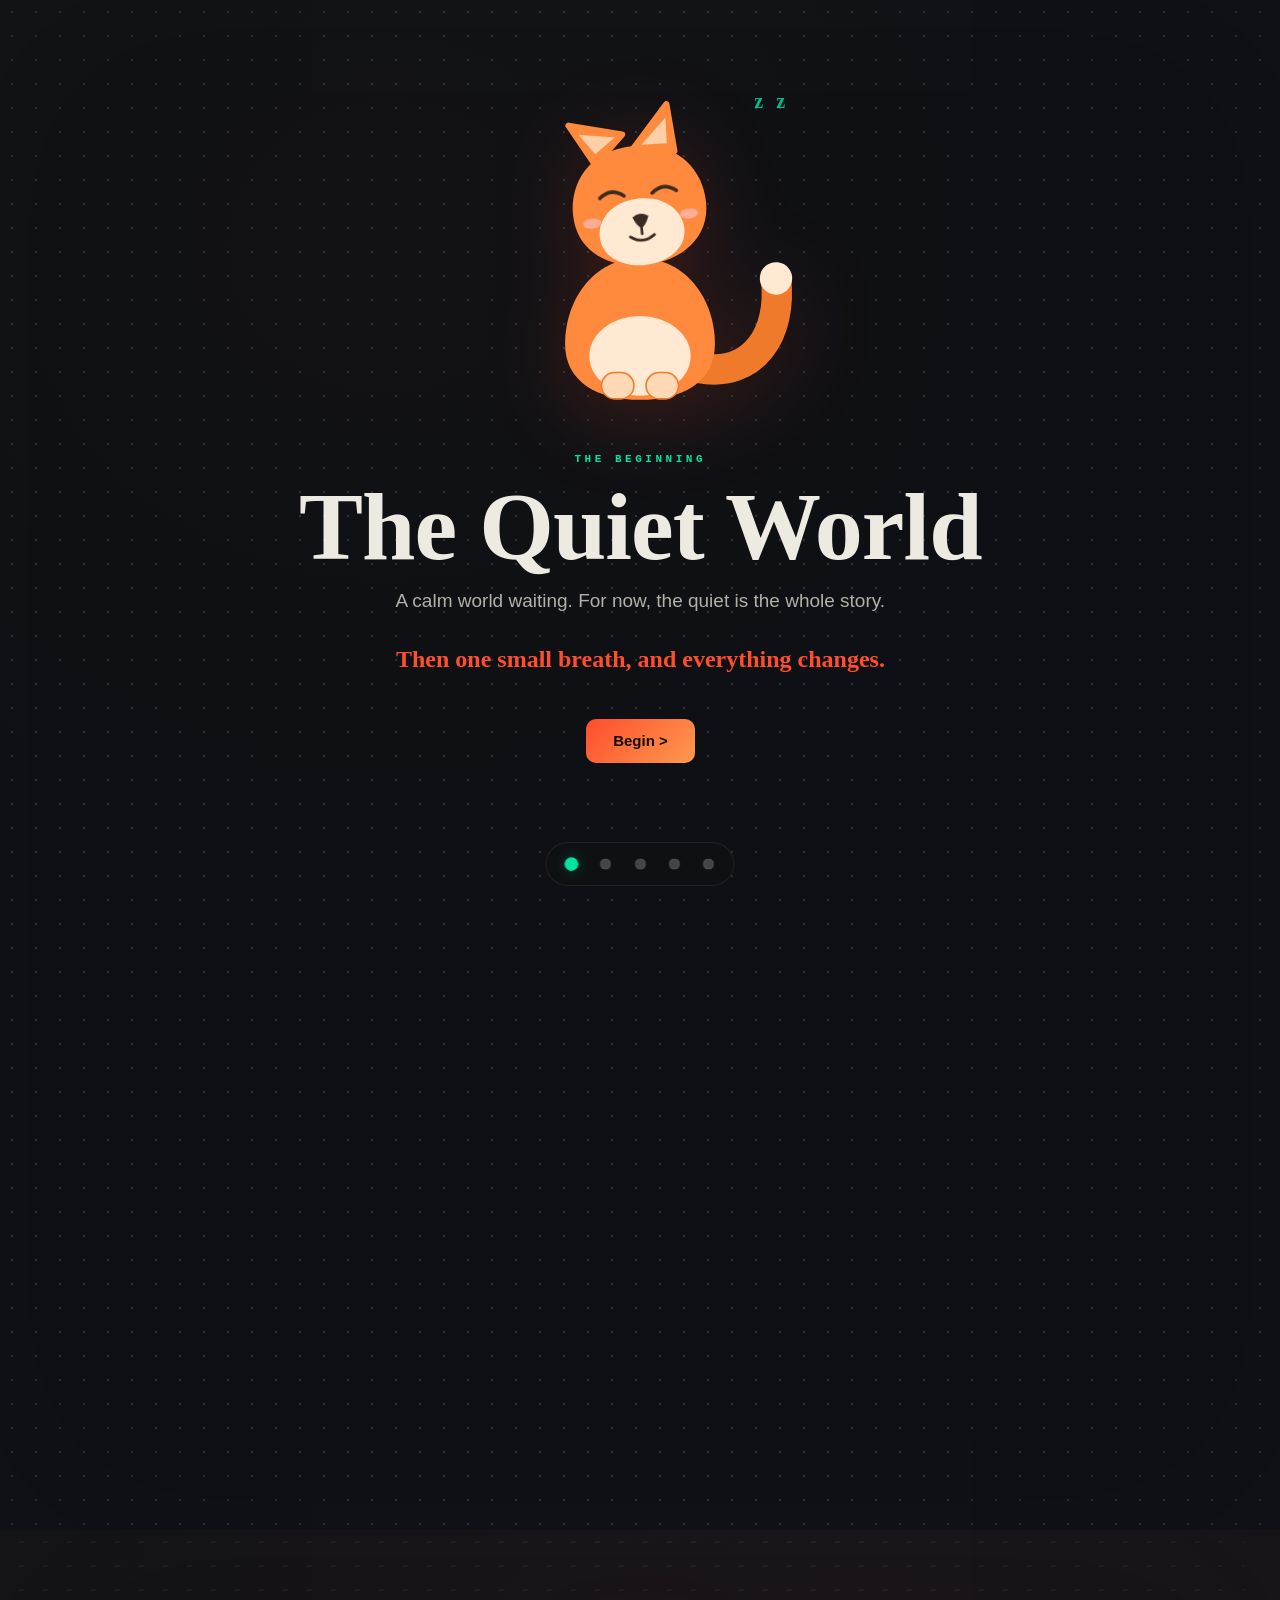
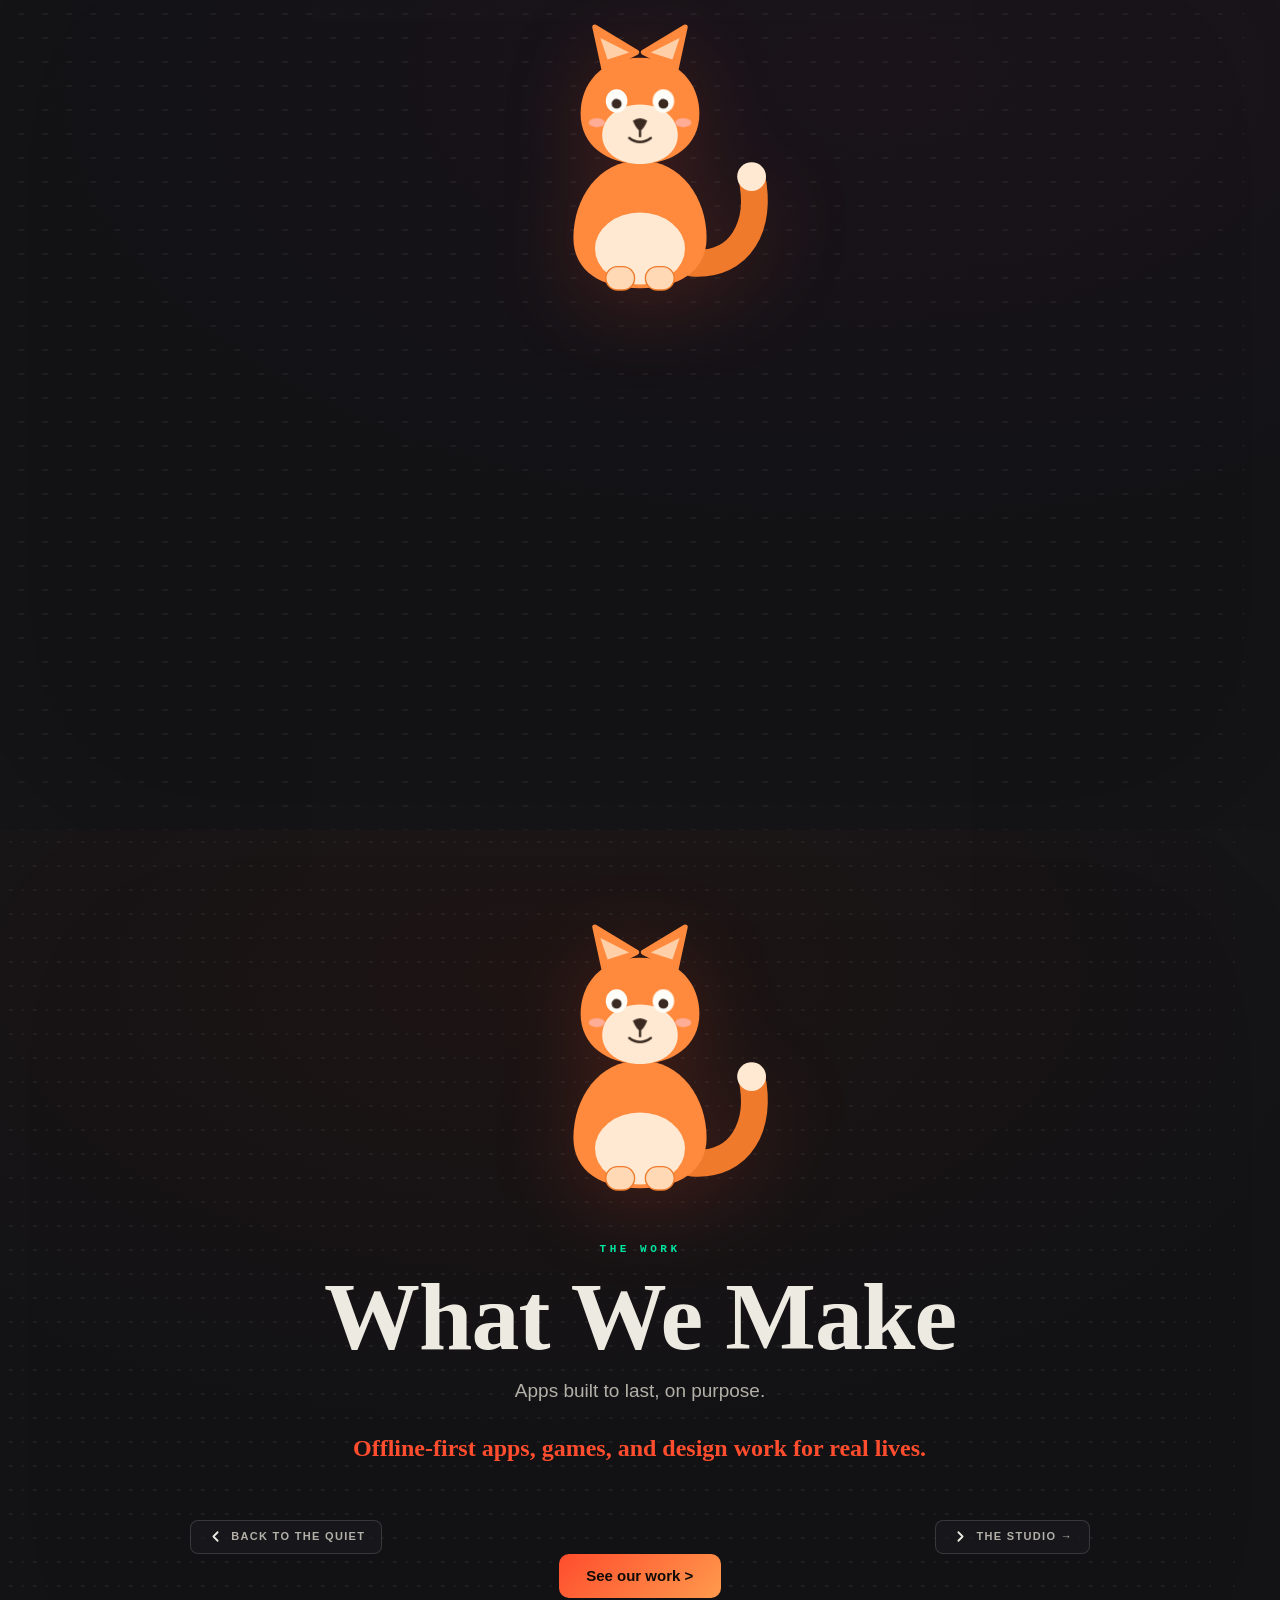
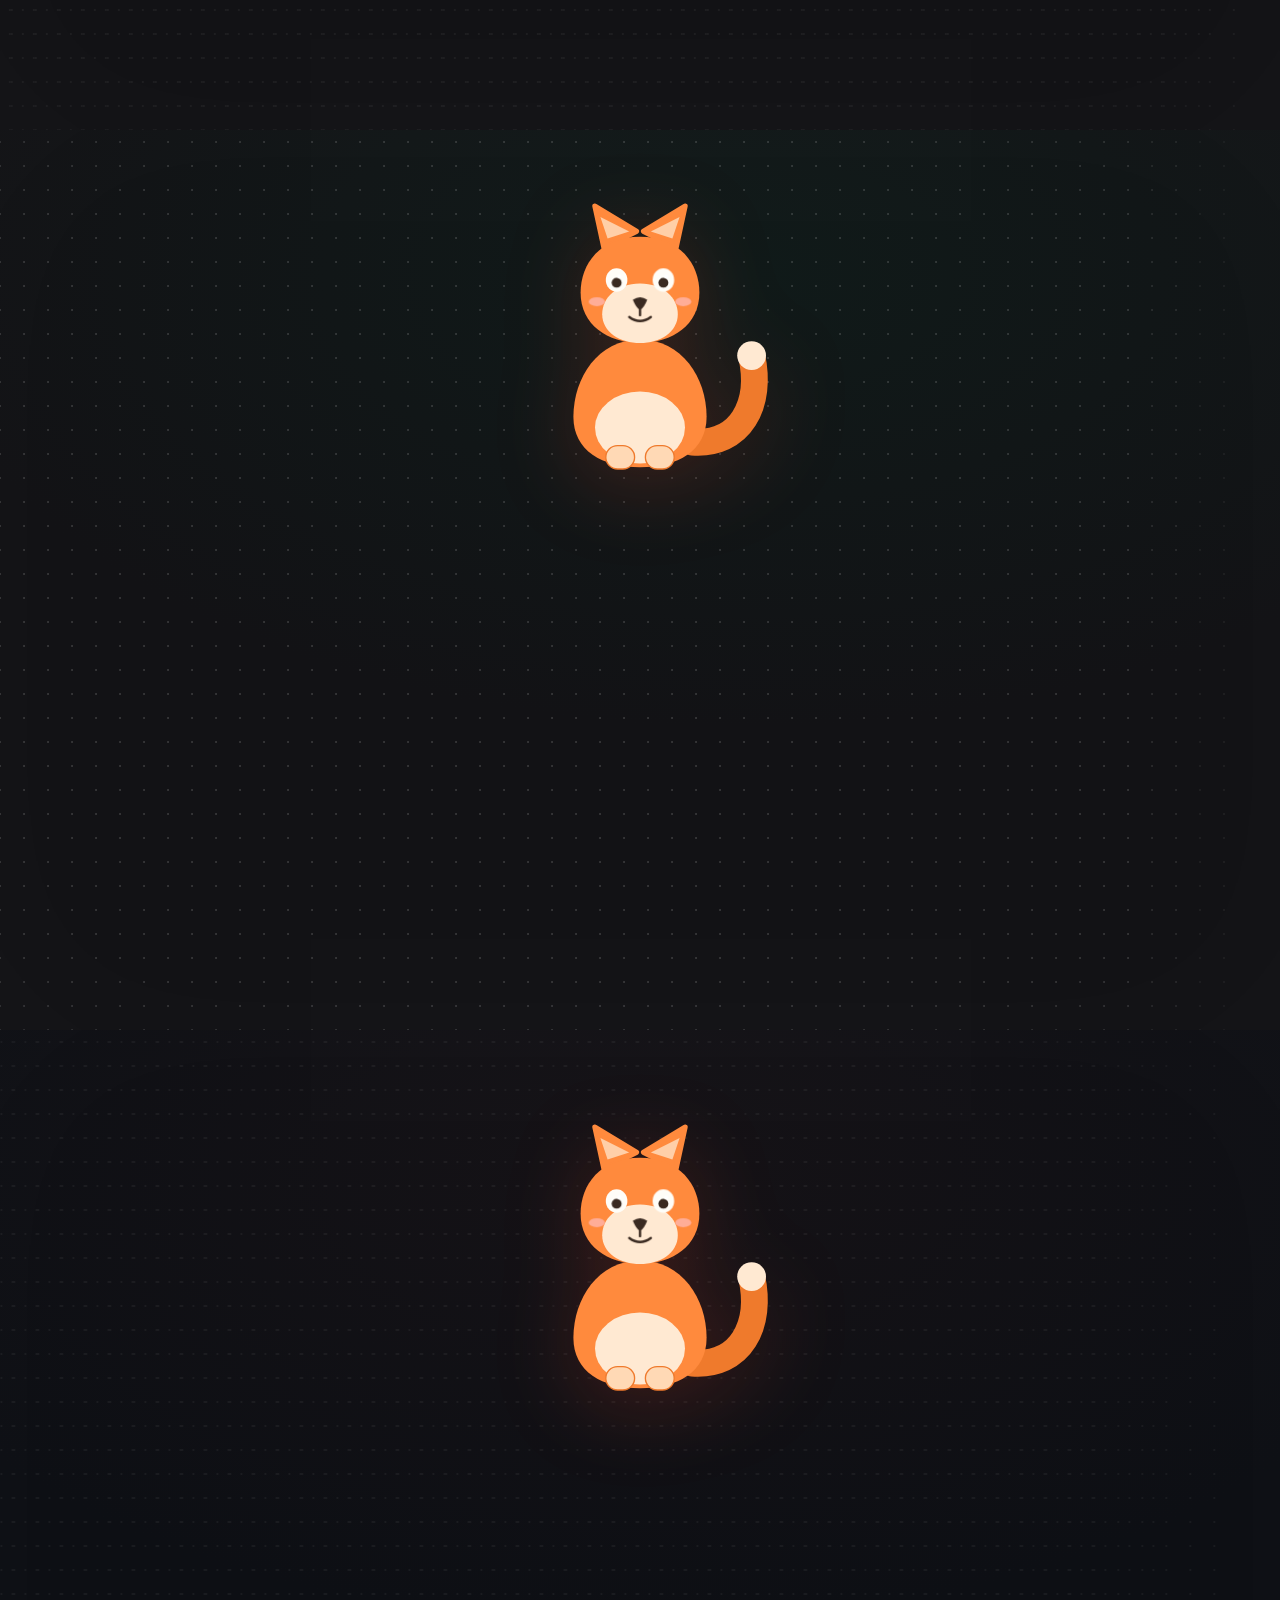
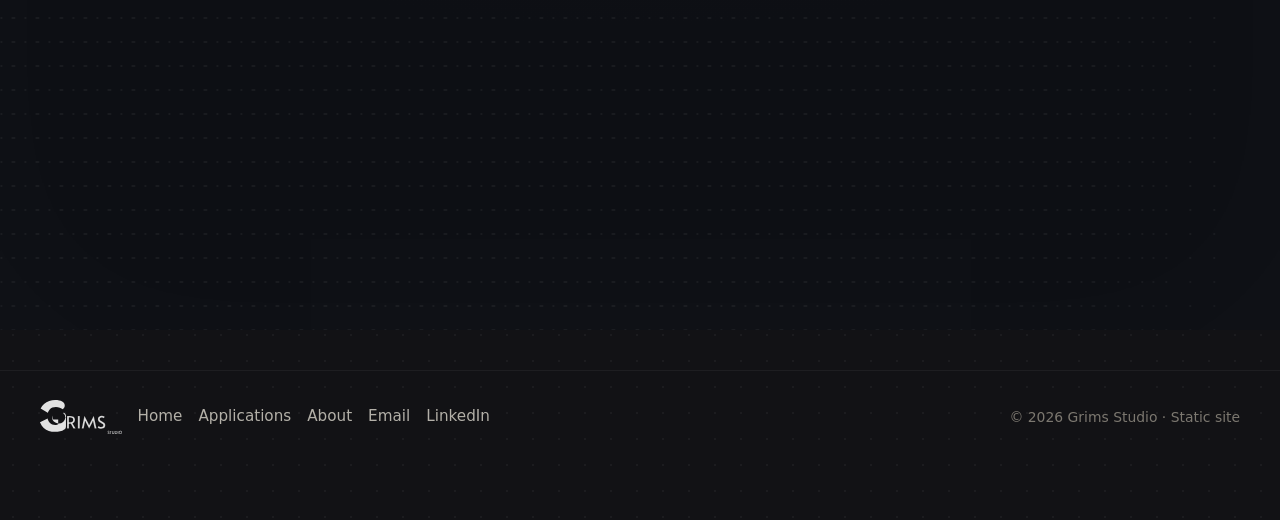
==== commit f0a6c18c: "Fix story audit: pinned hero scrub, real chapter nav, no-JS safe reveals - Home hero now pins for 17" ====
--- a/docs/index.html
+++ b/docs/index.html
@@ -9,8 +9,10 @@
   <meta property="og:description" content="Grims Studio: Clear Diagnosis, Clean Cure. Offline-first, privacy-conscious apps by Jared Selasie Gallant, Biomedical Sciences Researcher &amp; Lead Developer." />
   <meta property="og:type" content="website" />
   <meta property="og:image" content="./og-preview.png" />
+  <style>html.js-fade body{opacity:0}html.js-fade.page-ready body{opacity:1;transition:opacity .34s ease}</style>
+  <script>document.documentElement.classList.add('js-fade');setTimeout(function(){document.documentElement.classList.add('page-ready')},1600);</script>
+  <link rel="stylesheet" href="./style.css" />
   <link rel="stylesheet" href="./story.css" />
-  <link rel="stylesheet" href="./style.css" />
   <link rel="icon" href="./grims-mark.svg" type="image/svg+xml" />
   <link rel="canonical" href="https://jaredselasiegallant-sudo.github.io/Grims-studio/index.html" />
 </head>
@@ -24,326 +26,331 @@
         <div class="scene" data-parallax="0.00" aria-hidden="true"></div>
         
       <section class="chapter chapter--hero"
-               id="q1-quiet" data-chapter="q1-quiet">
-        <div class="scene" data-parallax="0.06" aria-hidden="true"></div>
-        <div class="scene" data-parallax="0.14" data-glow></div>
-        <div class="scene" data-parallax="0.22"></div>
-        <div class="fox-stage"><svg class="fox fox-hero" viewBox="0 0 320 320" role="img" aria-hidden="true" focusable="false">
-      <title>Kit, the Grims Studio fox</title>
-      <g class="fx-tail">
-        <path d="M218 280 C 272 284 296 238 284 184" fill="none" stroke="#EF7A2C" stroke-width="30" stroke-linecap="round"/>
-        <circle cx="284" cy="184" r="16" fill="#FFE9D2"/>
-      </g>
-      <g class="fx-body">
-        <path d="M160 166 C 114 166 86 208 86 252 C 86 290 118 308 160 308 C 202 308 234 290 234 252 C 234 208 206 166 160 166 Z" fill="#FF8A3D"/>
-        <ellipse cx="160" cy="264" rx="50" ry="40" fill="#FFE9D2"/>
-      </g>
-      <g class="fx-paws">
-        <rect x="122" y="284" width="32" height="26" rx="13" fill="#FFD9B5" stroke="#EF7A2C" stroke-width="1.5"/>
-        <rect x="166" y="284" width="32" height="26" rx="13" fill="#FFD9B5" stroke="#EF7A2C" stroke-width="1.5"/>
-      </g>
-      
-      <g class="fx-neck">
-        <g class="fx-head">
-          <g class="fx-ear fx-ear-l">
-            <path d="M120 64 L110 18 L156 46 Z" fill="#FF8A3D" stroke="#FF8A3D" stroke-width="6" stroke-linejoin="round"/>
-            <path d="M124 54 L116 30 L148 46 Z" fill="#FFCFA8"/>
-          </g>
-          <g class="fx-ear fx-ear-r">
-            <path d="M200 64 L210 18 L164 46 Z" fill="#FF8A3D" stroke="#FF8A3D" stroke-width="6" stroke-linejoin="round"/>
-            <path d="M196 54 L204 30 L172 46 Z" fill="#FFCFA8"/>
-          </g>
-          <path d="M160 52 C 116 52 94 82 94 114 C 94 150 124 170 160 170 C 196 170 226 150 226 114 C 226 82 204 52 160 52 Z" fill="#FF8A3D"/>
-          <path d="M160 104 C 134 104 118 120 118 138 C 118 158 138 170 160 170 C 182 170 202 158 202 138 C 202 120 186 104 160 104 Z" fill="#FFE9D2"/>
-          <g class="fx-eyes">
-            <g class="fx-eye fx-eye-l">
-              <ellipse cx="134" cy="100" rx="12" ry="13" fill="#FFFDF8"/>
-              <circle class="fx-pupil" cx="134" cy="103" r="5.5" fill="#3A2A21"/>
-              <circle cx="137" cy="96" r="2.2" fill="#FFFFFF"/>
-            </g>
-            <g class="fx-eye fx-eye-r">
-              <ellipse cx="186" cy="100" rx="12" ry="13" fill="#FFFDF8"/>
-              <circle class="fx-pupil" cx="186" cy="103" r="5.5" fill="#3A2A21"/>
-              <circle cx="189" cy="96" r="2.2" fill="#FFFFFF"/>
-            </g>
-          </g>
-          <g class="fx-squint">
-            <path d="M122 100 Q134 90 146 100" fill="none" stroke="#3A2A21" stroke-width="3.5" stroke-linecap="round"/>
-            <path d="M174 100 Q186 90 198 100" fill="none" stroke="#3A2A21" stroke-width="3.5" stroke-linecap="round"/>
-          </g>
-          <ellipse cx="112" cy="124" rx="9" ry="5" fill="#FFB3A7" opacity=".85"/>
-          <ellipse cx="208" cy="124" rx="9" ry="5" fill="#FFB3A7" opacity=".85"/>
-          <path d="M152 122 Q160 116 168 122 Q164 132 160 133 Q156 132 152 122 Z" fill="#3A2A21"/>
-          <path d="M160 133 L160 139 M148 141 Q160 150 172 141" fill="none" stroke="#3A2A21" stroke-width="2.6" stroke-linecap="round" stroke-linejoin="round"/>
-        </g>
-      </g>
-    </svg></div>
-        <header class="chapter-head">
+               id="q1-quiet" data-chapter="q1-quiet" data-act="quiet">
+        <div class="scene scene--far" data-parallax="0.06" aria-hidden="true"></div>
+        <div class="scene scene--glow" data-parallax="0.14" data-glow aria-hidden="true"></div>
+        <div class="scene scene--near" data-parallax="0.22" aria-hidden="true"></div>
+        <div class="hero-pin">
+        <div class="fox-stage"><svg class="fox fox-hero" viewBox="0 0 320 320" role="img" aria-hidden="true" focusable="false">
+      <title>Kit, the Grims Studio fox</title>
+      <g class="fx-tail">
+        <path d="M218 280 C 272 284 296 238 284 184" fill="none" stroke="#EF7A2C" stroke-width="30" stroke-linecap="round"/>
+        <circle cx="284" cy="184" r="16" fill="#FFE9D2"/>
+      </g>
+      <g class="fx-body">
+        <path d="M160 166 C 114 166 86 208 86 252 C 86 290 118 308 160 308 C 202 308 234 290 234 252 C 234 208 206 166 160 166 Z" fill="#FF8A3D"/>
+        <ellipse cx="160" cy="264" rx="50" ry="40" fill="#FFE9D2"/>
+      </g>
+      <g class="fx-paws">
+        <rect x="122" y="284" width="32" height="26" rx="13" fill="#FFD9B5" stroke="#EF7A2C" stroke-width="1.5"/>
+        <rect x="166" y="284" width="32" height="26" rx="13" fill="#FFD9B5" stroke="#EF7A2C" stroke-width="1.5"/>
+      </g>
+      
+      <g class="fx-neck">
+        <g class="fx-head">
+          <g class="fx-ear fx-ear-l">
+            <path d="M120 64 L110 18 L156 46 Z" fill="#FF8A3D" stroke="#FF8A3D" stroke-width="6" stroke-linejoin="round"/>
+            <path d="M124 54 L116 30 L148 46 Z" fill="#FFCFA8"/>
+          </g>
+          <g class="fx-ear fx-ear-r">
+            <path d="M200 64 L210 18 L164 46 Z" fill="#FF8A3D" stroke="#FF8A3D" stroke-width="6" stroke-linejoin="round"/>
+            <path d="M196 54 L204 30 L172 46 Z" fill="#FFCFA8"/>
+          </g>
+          <path d="M160 52 C 116 52 94 82 94 114 C 94 150 124 170 160 170 C 196 170 226 150 226 114 C 226 82 204 52 160 52 Z" fill="#FF8A3D"/>
+          <path d="M160 104 C 134 104 118 120 118 138 C 118 158 138 170 160 170 C 182 170 202 158 202 138 C 202 120 186 104 160 104 Z" fill="#FFE9D2"/>
+          <g class="fx-eyes">
+            <g class="fx-eye fx-eye-l">
+              <ellipse cx="134" cy="100" rx="12" ry="13" fill="#FFFDF8"/>
+              <circle class="fx-pupil" cx="134" cy="103" r="5.5" fill="#3A2A21"/>
+              <circle cx="137" cy="96" r="2.2" fill="#FFFFFF"/>
+            </g>
+            <g class="fx-eye fx-eye-r">
+              <ellipse cx="186" cy="100" rx="12" ry="13" fill="#FFFDF8"/>
+              <circle class="fx-pupil" cx="186" cy="103" r="5.5" fill="#3A2A21"/>
+              <circle cx="189" cy="96" r="2.2" fill="#FFFFFF"/>
+            </g>
+          </g>
+          <g class="fx-squint">
+            <path d="M122 100 Q134 90 146 100" fill="none" stroke="#3A2A21" stroke-width="3.5" stroke-linecap="round"/>
+            <path d="M174 100 Q186 90 198 100" fill="none" stroke="#3A2A21" stroke-width="3.5" stroke-linecap="round"/>
+          </g>
+          <ellipse cx="112" cy="124" rx="9" ry="5" fill="#FFB3A7" opacity=".85"/>
+          <ellipse cx="208" cy="124" rx="9" ry="5" fill="#FFB3A7" opacity=".85"/>
+          <path d="M152 122 Q160 116 168 122 Q164 132 160 133 Q156 132 152 122 Z" fill="#3A2A21"/>
+          <path d="M160 133 L160 139 M148 141 Q160 150 172 141" fill="none" stroke="#3A2A21" stroke-width="2.6" stroke-linecap="round" stroke-linejoin="round"/>
+        </g>
+      </g>
+    </svg></div>
+        <header class="chapter-head reveal" style="--i:0">
           <p class="eyebrow">The Beginning</p>
           <h1>The Quiet World</h1>
           <p class="pitch">A calm world waiting. For now, the quiet is the whole story.</p>
         </header>
-        <p class="lede"><strong>Then one small breath, and everything changes.</strong></p>
-        <div class="chapter-nav"><a class="next" href="#q2-us"><svg viewBox="0 0 24 24" aria-hidden="true"><path d="M9 6l6 6-6 6" fill="none" stroke="#EDEAE2" stroke-width="2.5" stroke-linecap="round" stroke-linejoin="round"/></svg><span>What We Make →</span></a></div>
-        <a class="lead-btn" href="#q2-us">Begin &gt;</a>
+        <p class="lede reveal" style="--i:1"><strong>Then one small breath, and everything changes.</strong></p>
+        
+        <a class="lead-btn reveal" style="--i:3" href="#q2-us">Begin &gt;</a></div>
       </section>
       <section class="chapter"
-               id="q2-us" data-chapter="q2-us">
-        <div class="scene" data-parallax="0.06" aria-hidden="true"></div>
-        <div class="scene" data-parallax="0.14" data-glow></div>
-        <div class="scene" data-parallax="0.22"></div>
-        <div class="fox-stage"><svg class="fox fox-hero" viewBox="0 0 320 320" role="img" aria-hidden="true" focusable="false">
-      <title>Kit, the Grims Studio fox</title>
-      <g class="fx-tail">
-        <path d="M218 280 C 272 284 296 238 284 184" fill="none" stroke="#EF7A2C" stroke-width="30" stroke-linecap="round"/>
-        <circle cx="284" cy="184" r="16" fill="#FFE9D2"/>
-      </g>
-      <g class="fx-body">
-        <path d="M160 166 C 114 166 86 208 86 252 C 86 290 118 308 160 308 C 202 308 234 290 234 252 C 234 208 206 166 160 166 Z" fill="#FF8A3D"/>
-        <ellipse cx="160" cy="264" rx="50" ry="40" fill="#FFE9D2"/>
-      </g>
-      <g class="fx-paws">
-        <rect x="122" y="284" width="32" height="26" rx="13" fill="#FFD9B5" stroke="#EF7A2C" stroke-width="1.5"/>
-        <rect x="166" y="284" width="32" height="26" rx="13" fill="#FFD9B5" stroke="#EF7A2C" stroke-width="1.5"/>
-      </g>
-      
-      <g class="fx-neck">
-        <g class="fx-head">
-          <g class="fx-ear fx-ear-l">
-            <path d="M120 64 L110 18 L156 46 Z" fill="#FF8A3D" stroke="#FF8A3D" stroke-width="6" stroke-linejoin="round"/>
-            <path d="M124 54 L116 30 L148 46 Z" fill="#FFCFA8"/>
-          </g>
-          <g class="fx-ear fx-ear-r">
-            <path d="M200 64 L210 18 L164 46 Z" fill="#FF8A3D" stroke="#FF8A3D" stroke-width="6" stroke-linejoin="round"/>
-            <path d="M196 54 L204 30 L172 46 Z" fill="#FFCFA8"/>
-          </g>
-          <path d="M160 52 C 116 52 94 82 94 114 C 94 150 124 170 160 170 C 196 170 226 150 226 114 C 226 82 204 52 160 52 Z" fill="#FF8A3D"/>
-          <path d="M160 104 C 134 104 118 120 118 138 C 118 158 138 170 160 170 C 182 170 202 158 202 138 C 202 120 186 104 160 104 Z" fill="#FFE9D2"/>
-          <g class="fx-eyes">
-            <g class="fx-eye fx-eye-l">
-              <ellipse cx="134" cy="100" rx="12" ry="13" fill="#FFFDF8"/>
-              <circle class="fx-pupil" cx="134" cy="103" r="5.5" fill="#3A2A21"/>
-              <circle cx="137" cy="96" r="2.2" fill="#FFFFFF"/>
-            </g>
-            <g class="fx-eye fx-eye-r">
-              <ellipse cx="186" cy="100" rx="12" ry="13" fill="#FFFDF8"/>
-              <circle class="fx-pupil" cx="186" cy="103" r="5.5" fill="#3A2A21"/>
-              <circle cx="189" cy="96" r="2.2" fill="#FFFFFF"/>
-            </g>
-          </g>
-          <g class="fx-squint">
-            <path d="M122 100 Q134 90 146 100" fill="none" stroke="#3A2A21" stroke-width="3.5" stroke-linecap="round"/>
-            <path d="M174 100 Q186 90 198 100" fill="none" stroke="#3A2A21" stroke-width="3.5" stroke-linecap="round"/>
-          </g>
-          <ellipse cx="112" cy="124" rx="9" ry="5" fill="#FFB3A7" opacity=".85"/>
-          <ellipse cx="208" cy="124" rx="9" ry="5" fill="#FFB3A7" opacity=".85"/>
-          <path d="M152 122 Q160 116 168 122 Q164 132 160 133 Q156 132 152 122 Z" fill="#3A2A21"/>
-          <path d="M160 133 L160 139 M148 141 Q160 150 172 141" fill="none" stroke="#3A2A21" stroke-width="2.6" stroke-linecap="round" stroke-linejoin="round"/>
-        </g>
-      </g>
-    </svg></div>
-        <header class="chapter-head">
+               id="q2-us" data-chapter="q2-us" data-act="us">
+        <div class="scene scene--far" data-parallax="0.06" aria-hidden="true"></div>
+        <div class="scene scene--glow" data-parallax="0.14" data-glow aria-hidden="true"></div>
+        <div class="scene scene--near" data-parallax="0.22" aria-hidden="true"></div>
+        
+        <div class="fox-stage"><svg class="fox fox-hero" viewBox="0 0 320 320" role="img" aria-hidden="true" focusable="false">
+      <title>Kit, the Grims Studio fox</title>
+      <g class="fx-tail">
+        <path d="M218 280 C 272 284 296 238 284 184" fill="none" stroke="#EF7A2C" stroke-width="30" stroke-linecap="round"/>
+        <circle cx="284" cy="184" r="16" fill="#FFE9D2"/>
+      </g>
+      <g class="fx-body">
+        <path d="M160 166 C 114 166 86 208 86 252 C 86 290 118 308 160 308 C 202 308 234 290 234 252 C 234 208 206 166 160 166 Z" fill="#FF8A3D"/>
+        <ellipse cx="160" cy="264" rx="50" ry="40" fill="#FFE9D2"/>
+      </g>
+      <g class="fx-paws">
+        <rect x="122" y="284" width="32" height="26" rx="13" fill="#FFD9B5" stroke="#EF7A2C" stroke-width="1.5"/>
+        <rect x="166" y="284" width="32" height="26" rx="13" fill="#FFD9B5" stroke="#EF7A2C" stroke-width="1.5"/>
+      </g>
+      
+      <g class="fx-neck">
+        <g class="fx-head">
+          <g class="fx-ear fx-ear-l">
+            <path d="M120 64 L110 18 L156 46 Z" fill="#FF8A3D" stroke="#FF8A3D" stroke-width="6" stroke-linejoin="round"/>
+            <path d="M124 54 L116 30 L148 46 Z" fill="#FFCFA8"/>
+          </g>
+          <g class="fx-ear fx-ear-r">
+            <path d="M200 64 L210 18 L164 46 Z" fill="#FF8A3D" stroke="#FF8A3D" stroke-width="6" stroke-linejoin="round"/>
+            <path d="M196 54 L204 30 L172 46 Z" fill="#FFCFA8"/>
+          </g>
+          <path d="M160 52 C 116 52 94 82 94 114 C 94 150 124 170 160 170 C 196 170 226 150 226 114 C 226 82 204 52 160 52 Z" fill="#FF8A3D"/>
+          <path d="M160 104 C 134 104 118 120 118 138 C 118 158 138 170 160 170 C 182 170 202 158 202 138 C 202 120 186 104 160 104 Z" fill="#FFE9D2"/>
+          <g class="fx-eyes">
+            <g class="fx-eye fx-eye-l">
+              <ellipse cx="134" cy="100" rx="12" ry="13" fill="#FFFDF8"/>
+              <circle class="fx-pupil" cx="134" cy="103" r="5.5" fill="#3A2A21"/>
+              <circle cx="137" cy="96" r="2.2" fill="#FFFFFF"/>
+            </g>
+            <g class="fx-eye fx-eye-r">
+              <ellipse cx="186" cy="100" rx="12" ry="13" fill="#FFFDF8"/>
+              <circle class="fx-pupil" cx="186" cy="103" r="5.5" fill="#3A2A21"/>
+              <circle cx="189" cy="96" r="2.2" fill="#FFFFFF"/>
+            </g>
+          </g>
+          <g class="fx-squint">
+            <path d="M122 100 Q134 90 146 100" fill="none" stroke="#3A2A21" stroke-width="3.5" stroke-linecap="round"/>
+            <path d="M174 100 Q186 90 198 100" fill="none" stroke="#3A2A21" stroke-width="3.5" stroke-linecap="round"/>
+          </g>
+          <ellipse cx="112" cy="124" rx="9" ry="5" fill="#FFB3A7" opacity=".85"/>
+          <ellipse cx="208" cy="124" rx="9" ry="5" fill="#FFB3A7" opacity=".85"/>
+          <path d="M152 122 Q160 116 168 122 Q164 132 160 133 Q156 132 152 122 Z" fill="#3A2A21"/>
+          <path d="M160 133 L160 139 M148 141 Q160 150 172 141" fill="none" stroke="#3A2A21" stroke-width="2.6" stroke-linecap="round" stroke-linejoin="round"/>
+        </g>
+      </g>
+    </svg></div>
+        <header class="chapter-head reveal" style="--i:0">
           <p class="eyebrow">The Beginning of Us</p>
-          <h1>Who We Are</h1>
+          <h2 class="chapter-title">Who We Are</h2>
           <p class="pitch">Medical science meets engineering.</p>
         </header>
-        <p class="lede"><strong>Offline-first tools that put you back in control.</strong></p>
-        <div class="chapter-nav"><a class="back" href="#q1-quiet"><svg viewBox="0 0 24 24" aria-hidden="true"><path d="M15 18l-6-6 6-6" fill="none" stroke="#EDEAE2" stroke-width="2.5" stroke-linecap="round" stroke-linejoin="round"/></svg><span>Back to the quiet</span></a><a class="next" href="#q3-make"><svg viewBox="0 0 24 24" aria-hidden="true"><path d="M9 6l6 6-6 6" fill="none" stroke="#EDEAE2" stroke-width="2.5" stroke-linecap="round" stroke-linejoin="round"/></svg><span>What We Make →</span></a></div>
-        <a class="lead-btn" href="./about.html">Meet the team &gt;</a>
+        <p class="lede reveal" style="--i:1"><strong>Offline-first tools that put you back in control.</strong></p>
+        <div class="chapter-nav reveal" style="--i:2"><a class="back" href="#q1-quiet"><svg viewBox="0 0 24 24" aria-hidden="true"><path d="M15 18l-6-6 6-6" fill="none" stroke="#EDEAE2" stroke-width="2.5" stroke-linecap="round" stroke-linejoin="round"/></svg><span>Back to the quiet</span></a><a class="next" href="#q3-make"><svg viewBox="0 0 24 24" aria-hidden="true"><path d="M9 6l6 6-6 6" fill="none" stroke="#EDEAE2" stroke-width="2.5" stroke-linecap="round" stroke-linejoin="round"/></svg><span>What We Make →</span></a></div>
+        <a class="lead-btn reveal" style="--i:3" href="./about.html">Meet the team &gt;</a>
       </section>
       <section class="chapter"
-               id="q3-make" data-chapter="q3-make">
-        <div class="scene" data-parallax="0.06" aria-hidden="true"></div>
-        <div class="scene" data-parallax="0.14" data-glow></div>
-        <div class="scene" data-parallax="0.22"></div>
-        <div class="fox-stage"><svg class="fox fox-hero" viewBox="0 0 320 320" role="img" aria-hidden="true" focusable="false">
-      <title>Kit, the Grims Studio fox</title>
-      <g class="fx-tail">
-        <path d="M218 280 C 272 284 296 238 284 184" fill="none" stroke="#EF7A2C" stroke-width="30" stroke-linecap="round"/>
-        <circle cx="284" cy="184" r="16" fill="#FFE9D2"/>
-      </g>
-      <g class="fx-body">
-        <path d="M160 166 C 114 166 86 208 86 252 C 86 290 118 308 160 308 C 202 308 234 290 234 252 C 234 208 206 166 160 166 Z" fill="#FF8A3D"/>
-        <ellipse cx="160" cy="264" rx="50" ry="40" fill="#FFE9D2"/>
-      </g>
-      <g class="fx-paws">
-        <rect x="122" y="284" width="32" height="26" rx="13" fill="#FFD9B5" stroke="#EF7A2C" stroke-width="1.5"/>
-        <rect x="166" y="284" width="32" height="26" rx="13" fill="#FFD9B5" stroke="#EF7A2C" stroke-width="1.5"/>
-      </g>
-      
-      <g class="fx-neck">
-        <g class="fx-head">
-          <g class="fx-ear fx-ear-l">
-            <path d="M120 64 L110 18 L156 46 Z" fill="#FF8A3D" stroke="#FF8A3D" stroke-width="6" stroke-linejoin="round"/>
-            <path d="M124 54 L116 30 L148 46 Z" fill="#FFCFA8"/>
-          </g>
-          <g class="fx-ear fx-ear-r">
-            <path d="M200 64 L210 18 L164 46 Z" fill="#FF8A3D" stroke="#FF8A3D" stroke-width="6" stroke-linejoin="round"/>
-            <path d="M196 54 L204 30 L172 46 Z" fill="#FFCFA8"/>
-          </g>
-          <path d="M160 52 C 116 52 94 82 94 114 C 94 150 124 170 160 170 C 196 170 226 150 226 114 C 226 82 204 52 160 52 Z" fill="#FF8A3D"/>
-          <path d="M160 104 C 134 104 118 120 118 138 C 118 158 138 170 160 170 C 182 170 202 158 202 138 C 202 120 186 104 160 104 Z" fill="#FFE9D2"/>
-          <g class="fx-eyes">
-            <g class="fx-eye fx-eye-l">
-              <ellipse cx="134" cy="100" rx="12" ry="13" fill="#FFFDF8"/>
-              <circle class="fx-pupil" cx="134" cy="103" r="5.5" fill="#3A2A21"/>
-              <circle cx="137" cy="96" r="2.2" fill="#FFFFFF"/>
-            </g>
-            <g class="fx-eye fx-eye-r">
-              <ellipse cx="186" cy="100" rx="12" ry="13" fill="#FFFDF8"/>
-              <circle class="fx-pupil" cx="186" cy="103" r="5.5" fill="#3A2A21"/>
-              <circle cx="189" cy="96" r="2.2" fill="#FFFFFF"/>
-            </g>
-          </g>
-          <g class="fx-squint">
-            <path d="M122 100 Q134 90 146 100" fill="none" stroke="#3A2A21" stroke-width="3.5" stroke-linecap="round"/>
-            <path d="M174 100 Q186 90 198 100" fill="none" stroke="#3A2A21" stroke-width="3.5" stroke-linecap="round"/>
-          </g>
-          <ellipse cx="112" cy="124" rx="9" ry="5" fill="#FFB3A7" opacity=".85"/>
-          <ellipse cx="208" cy="124" rx="9" ry="5" fill="#FFB3A7" opacity=".85"/>
-          <path d="M152 122 Q160 116 168 122 Q164 132 160 133 Q156 132 152 122 Z" fill="#3A2A21"/>
-          <path d="M160 133 L160 139 M148 141 Q160 150 172 141" fill="none" stroke="#3A2A21" stroke-width="2.6" stroke-linecap="round" stroke-linejoin="round"/>
-        </g>
-      </g>
-    </svg></div>
-        <header class="chapter-head">
+               id="q3-make" data-chapter="q3-make" data-act="make">
+        <div class="scene scene--far" data-parallax="0.06" aria-hidden="true"></div>
+        <div class="scene scene--glow" data-parallax="0.14" data-glow aria-hidden="true"></div>
+        <div class="scene scene--near" data-parallax="0.22" aria-hidden="true"></div>
+        
+        <div class="fox-stage"><svg class="fox fox-hero" viewBox="0 0 320 320" role="img" aria-hidden="true" focusable="false">
+      <title>Kit, the Grims Studio fox</title>
+      <g class="fx-tail">
+        <path d="M218 280 C 272 284 296 238 284 184" fill="none" stroke="#EF7A2C" stroke-width="30" stroke-linecap="round"/>
+        <circle cx="284" cy="184" r="16" fill="#FFE9D2"/>
+      </g>
+      <g class="fx-body">
+        <path d="M160 166 C 114 166 86 208 86 252 C 86 290 118 308 160 308 C 202 308 234 290 234 252 C 234 208 206 166 160 166 Z" fill="#FF8A3D"/>
+        <ellipse cx="160" cy="264" rx="50" ry="40" fill="#FFE9D2"/>
+      </g>
+      <g class="fx-paws">
+        <rect x="122" y="284" width="32" height="26" rx="13" fill="#FFD9B5" stroke="#EF7A2C" stroke-width="1.5"/>
+        <rect x="166" y="284" width="32" height="26" rx="13" fill="#FFD9B5" stroke="#EF7A2C" stroke-width="1.5"/>
+      </g>
+      
+      <g class="fx-neck">
+        <g class="fx-head">
+          <g class="fx-ear fx-ear-l">
+            <path d="M120 64 L110 18 L156 46 Z" fill="#FF8A3D" stroke="#FF8A3D" stroke-width="6" stroke-linejoin="round"/>
+            <path d="M124 54 L116 30 L148 46 Z" fill="#FFCFA8"/>
+          </g>
+          <g class="fx-ear fx-ear-r">
+            <path d="M200 64 L210 18 L164 46 Z" fill="#FF8A3D" stroke="#FF8A3D" stroke-width="6" stroke-linejoin="round"/>
+            <path d="M196 54 L204 30 L172 46 Z" fill="#FFCFA8"/>
+          </g>
+          <path d="M160 52 C 116 52 94 82 94 114 C 94 150 124 170 160 170 C 196 170 226 150 226 114 C 226 82 204 52 160 52 Z" fill="#FF8A3D"/>
+          <path d="M160 104 C 134 104 118 120 118 138 C 118 158 138 170 160 170 C 182 170 202 158 202 138 C 202 120 186 104 160 104 Z" fill="#FFE9D2"/>
+          <g class="fx-eyes">
+            <g class="fx-eye fx-eye-l">
+              <ellipse cx="134" cy="100" rx="12" ry="13" fill="#FFFDF8"/>
+              <circle class="fx-pupil" cx="134" cy="103" r="5.5" fill="#3A2A21"/>
+              <circle cx="137" cy="96" r="2.2" fill="#FFFFFF"/>
+            </g>
+            <g class="fx-eye fx-eye-r">
+              <ellipse cx="186" cy="100" rx="12" ry="13" fill="#FFFDF8"/>
+              <circle class="fx-pupil" cx="186" cy="103" r="5.5" fill="#3A2A21"/>
+              <circle cx="189" cy="96" r="2.2" fill="#FFFFFF"/>
+            </g>
+          </g>
+          <g class="fx-squint">
+            <path d="M122 100 Q134 90 146 100" fill="none" stroke="#3A2A21" stroke-width="3.5" stroke-linecap="round"/>
+            <path d="M174 100 Q186 90 198 100" fill="none" stroke="#3A2A21" stroke-width="3.5" stroke-linecap="round"/>
+          </g>
+          <ellipse cx="112" cy="124" rx="9" ry="5" fill="#FFB3A7" opacity=".85"/>
+          <ellipse cx="208" cy="124" rx="9" ry="5" fill="#FFB3A7" opacity=".85"/>
+          <path d="M152 122 Q160 116 168 122 Q164 132 160 133 Q156 132 152 122 Z" fill="#3A2A21"/>
+          <path d="M160 133 L160 139 M148 141 Q160 150 172 141" fill="none" stroke="#3A2A21" stroke-width="2.6" stroke-linecap="round" stroke-linejoin="round"/>
+        </g>
+      </g>
+    </svg></div>
+        <header class="chapter-head reveal" style="--i:0">
           <p class="eyebrow">The Work</p>
-          <h1>What We Make</h1>
+          <h2 class="chapter-title">What We Make</h2>
           <p class="pitch">Apps built to last, on purpose.</p>
         </header>
-        <p class="lede"><strong>Offline-first apps, games, and design work for real lives.</strong></p>
-        <div class="chapter-nav"><a class="back" href="#q1-quiet"><svg viewBox="0 0 24 24" aria-hidden="true"><path d="M15 18l-6-6 6-6" fill="none" stroke="#EDEAE2" stroke-width="2.5" stroke-linecap="round" stroke-linejoin="round"/></svg><span>Back to the quiet</span></a><a class="next" href="#q4-studio"><svg viewBox="0 0 24 24" aria-hidden="true"><path d="M9 6l6 6-6 6" fill="none" stroke="#EDEAE2" stroke-width="2.5" stroke-linecap="round" stroke-linejoin="round"/></svg><span>The Studio →</span></a></div>
-        <a class="lead-btn" href="./applications.html">See our work &gt;</a>
+        <p class="lede reveal" style="--i:1"><strong>Offline-first apps, games, and design work for real lives.</strong></p>
+        <div class="chapter-nav reveal" style="--i:2"><a class="back" href="#q1-quiet"><svg viewBox="0 0 24 24" aria-hidden="true"><path d="M15 18l-6-6 6-6" fill="none" stroke="#EDEAE2" stroke-width="2.5" stroke-linecap="round" stroke-linejoin="round"/></svg><span>Back to the quiet</span></a><a class="next" href="#q4-studio"><svg viewBox="0 0 24 24" aria-hidden="true"><path d="M9 6l6 6-6 6" fill="none" stroke="#EDEAE2" stroke-width="2.5" stroke-linecap="round" stroke-linejoin="round"/></svg><span>The Studio →</span></a></div>
+        <a class="lead-btn reveal" style="--i:3" href="./applications.html">See our work &gt;</a>
       </section>
       <section class="chapter"
-               id="q4-studio" data-chapter="q4-studio">
-        <div class="scene" data-parallax="0.06" aria-hidden="true"></div>
-        <div class="scene" data-parallax="0.14" data-glow></div>
-        <div class="scene" data-parallax="0.22"></div>
-        <div class="fox-stage"><svg class="fox fox-hero" viewBox="0 0 320 320" role="img" aria-hidden="true" focusable="false">
-      <title>Kit, the Grims Studio fox</title>
-      <g class="fx-tail">
-        <path d="M218 280 C 272 284 296 238 284 184" fill="none" stroke="#EF7A2C" stroke-width="30" stroke-linecap="round"/>
-        <circle cx="284" cy="184" r="16" fill="#FFE9D2"/>
-      </g>
-      <g class="fx-body">
-        <path d="M160 166 C 114 166 86 208 86 252 C 86 290 118 308 160 308 C 202 308 234 290 234 252 C 234 208 206 166 160 166 Z" fill="#FF8A3D"/>
-        <ellipse cx="160" cy="264" rx="50" ry="40" fill="#FFE9D2"/>
-      </g>
-      <g class="fx-paws">
-        <rect x="122" y="284" width="32" height="26" rx="13" fill="#FFD9B5" stroke="#EF7A2C" stroke-width="1.5"/>
-        <rect x="166" y="284" width="32" height="26" rx="13" fill="#FFD9B5" stroke="#EF7A2C" stroke-width="1.5"/>
-      </g>
-      
-      <g class="fx-neck">
-        <g class="fx-head">
-          <g class="fx-ear fx-ear-l">
-            <path d="M120 64 L110 18 L156 46 Z" fill="#FF8A3D" stroke="#FF8A3D" stroke-width="6" stroke-linejoin="round"/>
-            <path d="M124 54 L116 30 L148 46 Z" fill="#FFCFA8"/>
-          </g>
-          <g class="fx-ear fx-ear-r">
-            <path d="M200 64 L210 18 L164 46 Z" fill="#FF8A3D" stroke="#FF8A3D" stroke-width="6" stroke-linejoin="round"/>
-            <path d="M196 54 L204 30 L172 46 Z" fill="#FFCFA8"/>
-          </g>
-          <path d="M160 52 C 116 52 94 82 94 114 C 94 150 124 170 160 170 C 196 170 226 150 226 114 C 226 82 204 52 160 52 Z" fill="#FF8A3D"/>
-          <path d="M160 104 C 134 104 118 120 118 138 C 118 158 138 170 160 170 C 182 170 202 158 202 138 C 202 120 186 104 160 104 Z" fill="#FFE9D2"/>
-          <g class="fx-eyes">
-            <g class="fx-eye fx-eye-l">
-              <ellipse cx="134" cy="100" rx="12" ry="13" fill="#FFFDF8"/>
-              <circle class="fx-pupil" cx="134" cy="103" r="5.5" fill="#3A2A21"/>
-              <circle cx="137" cy="96" r="2.2" fill="#FFFFFF"/>
-            </g>
-            <g class="fx-eye fx-eye-r">
-              <ellipse cx="186" cy="100" rx="12" ry="13" fill="#FFFDF8"/>
-              <circle class="fx-pupil" cx="186" cy="103" r="5.5" fill="#3A2A21"/>
-              <circle cx="189" cy="96" r="2.2" fill="#FFFFFF"/>
-            </g>
-          </g>
-          <g class="fx-squint">
-            <path d="M122 100 Q134 90 146 100" fill="none" stroke="#3A2A21" stroke-width="3.5" stroke-linecap="round"/>
-            <path d="M174 100 Q186 90 198 100" fill="none" stroke="#3A2A21" stroke-width="3.5" stroke-linecap="round"/>
-          </g>
-          <ellipse cx="112" cy="124" rx="9" ry="5" fill="#FFB3A7" opacity=".85"/>
-          <ellipse cx="208" cy="124" rx="9" ry="5" fill="#FFB3A7" opacity=".85"/>
-          <path d="M152 122 Q160 116 168 122 Q164 132 160 133 Q156 132 152 122 Z" fill="#3A2A21"/>
-          <path d="M160 133 L160 139 M148 141 Q160 150 172 141" fill="none" stroke="#3A2A21" stroke-width="2.6" stroke-linecap="round" stroke-linejoin="round"/>
-        </g>
-      </g>
-    </svg></div>
-        <header class="chapter-head">
+               id="q4-studio" data-chapter="q4-studio" data-act="studio">
+        <div class="scene scene--far" data-parallax="0.06" aria-hidden="true"></div>
+        <div class="scene scene--glow" data-parallax="0.14" data-glow aria-hidden="true"></div>
+        <div class="scene scene--near" data-parallax="0.22" aria-hidden="true"></div>
+        
+        <div class="fox-stage"><svg class="fox fox-hero" viewBox="0 0 320 320" role="img" aria-hidden="true" focusable="false">
+      <title>Kit, the Grims Studio fox</title>
+      <g class="fx-tail">
+        <path d="M218 280 C 272 284 296 238 284 184" fill="none" stroke="#EF7A2C" stroke-width="30" stroke-linecap="round"/>
+        <circle cx="284" cy="184" r="16" fill="#FFE9D2"/>
+      </g>
+      <g class="fx-body">
+        <path d="M160 166 C 114 166 86 208 86 252 C 86 290 118 308 160 308 C 202 308 234 290 234 252 C 234 208 206 166 160 166 Z" fill="#FF8A3D"/>
+        <ellipse cx="160" cy="264" rx="50" ry="40" fill="#FFE9D2"/>
+      </g>
+      <g class="fx-paws">
+        <rect x="122" y="284" width="32" height="26" rx="13" fill="#FFD9B5" stroke="#EF7A2C" stroke-width="1.5"/>
+        <rect x="166" y="284" width="32" height="26" rx="13" fill="#FFD9B5" stroke="#EF7A2C" stroke-width="1.5"/>
+      </g>
+      
+      <g class="fx-neck">
+        <g class="fx-head">
+          <g class="fx-ear fx-ear-l">
+            <path d="M120 64 L110 18 L156 46 Z" fill="#FF8A3D" stroke="#FF8A3D" stroke-width="6" stroke-linejoin="round"/>
+            <path d="M124 54 L116 30 L148 46 Z" fill="#FFCFA8"/>
+          </g>
+          <g class="fx-ear fx-ear-r">
+            <path d="M200 64 L210 18 L164 46 Z" fill="#FF8A3D" stroke="#FF8A3D" stroke-width="6" stroke-linejoin="round"/>
+            <path d="M196 54 L204 30 L172 46 Z" fill="#FFCFA8"/>
+          </g>
+          <path d="M160 52 C 116 52 94 82 94 114 C 94 150 124 170 160 170 C 196 170 226 150 226 114 C 226 82 204 52 160 52 Z" fill="#FF8A3D"/>
+          <path d="M160 104 C 134 104 118 120 118 138 C 118 158 138 170 160 170 C 182 170 202 158 202 138 C 202 120 186 104 160 104 Z" fill="#FFE9D2"/>
+          <g class="fx-eyes">
+            <g class="fx-eye fx-eye-l">
+              <ellipse cx="134" cy="100" rx="12" ry="13" fill="#FFFDF8"/>
+              <circle class="fx-pupil" cx="134" cy="103" r="5.5" fill="#3A2A21"/>
+              <circle cx="137" cy="96" r="2.2" fill="#FFFFFF"/>
+            </g>
+            <g class="fx-eye fx-eye-r">
+              <ellipse cx="186" cy="100" rx="12" ry="13" fill="#FFFDF8"/>
+              <circle class="fx-pupil" cx="186" cy="103" r="5.5" fill="#3A2A21"/>
+              <circle cx="189" cy="96" r="2.2" fill="#FFFFFF"/>
+            </g>
+          </g>
+          <g class="fx-squint">
+            <path d="M122 100 Q134 90 146 100" fill="none" stroke="#3A2A21" stroke-width="3.5" stroke-linecap="round"/>
+            <path d="M174 100 Q186 90 198 100" fill="none" stroke="#3A2A21" stroke-width="3.5" stroke-linecap="round"/>
+          </g>
+          <ellipse cx="112" cy="124" rx="9" ry="5" fill="#FFB3A7" opacity=".85"/>
+          <ellipse cx="208" cy="124" rx="9" ry="5" fill="#FFB3A7" opacity=".85"/>
+          <path d="M152 122 Q160 116 168 122 Q164 132 160 133 Q156 132 152 122 Z" fill="#3A2A21"/>
+          <path d="M160 133 L160 139 M148 141 Q160 150 172 141" fill="none" stroke="#3A2A21" stroke-width="2.6" stroke-linecap="round" stroke-linejoin="round"/>
+        </g>
+      </g>
+    </svg></div>
+        <header class="chapter-head reveal" style="--i:0">
           <p class="eyebrow">The Space</p>
-          <h1>The Studio</h1>
+          <h2 class="chapter-title">The Studio</h2>
           <p class="pitch">Where biomedical science meets clean code.</p>
         </header>
-        <p class="lede"><strong>Lead development, design, and the craft between a diagnosis and a cure.</strong></p>
-        <div class="chapter-nav"><a class="back" href="#q1-quiet"><svg viewBox="0 0 24 24" aria-hidden="true"><path d="M15 18l-6-6 6-6" fill="none" stroke="#EDEAE2" stroke-width="2.5" stroke-linecap="round" stroke-linejoin="round"/></svg><span>Back to the quiet</span></a><a class="next" href="#q5-end"><svg viewBox="0 0 24 24" aria-hidden="true"><path d="M9 6l6 6-6 6" fill="none" stroke="#EDEAE2" stroke-width="2.5" stroke-linecap="round" stroke-linejoin="round"/></svg><span>The Note →</span></a></div>
-        <a class="lead-btn" href="./studio.html">Visit the studio &gt;</a>
+        <p class="lede reveal" style="--i:1"><strong>Lead development, design, and the craft between a diagnosis and a cure.</strong></p>
+        <div class="chapter-nav reveal" style="--i:2"><a class="back" href="#q1-quiet"><svg viewBox="0 0 24 24" aria-hidden="true"><path d="M15 18l-6-6 6-6" fill="none" stroke="#EDEAE2" stroke-width="2.5" stroke-linecap="round" stroke-linejoin="round"/></svg><span>Back to the quiet</span></a><a class="next" href="#q5-end"><svg viewBox="0 0 24 24" aria-hidden="true"><path d="M9 6l6 6-6 6" fill="none" stroke="#EDEAE2" stroke-width="2.5" stroke-linecap="round" stroke-linejoin="round"/></svg><span>The Note →</span></a></div>
+        <a class="lead-btn reveal" style="--i:3" href="./studio.html">Visit the studio &gt;</a>
       </section>
       <section class="chapter"
-               id="q5-end" data-chapter="q5-end">
-        <div class="scene" data-parallax="0.06" aria-hidden="true"></div>
-        <div class="scene" data-parallax="0.14" data-glow></div>
-        <div class="scene" data-parallax="0.22"></div>
-        <div class="fox-stage"><svg class="fox fox-hero" viewBox="0 0 320 320" role="img" aria-hidden="true" focusable="false">
-      <title>Kit, the Grims Studio fox</title>
-      <g class="fx-tail">
-        <path d="M218 280 C 272 284 296 238 284 184" fill="none" stroke="#EF7A2C" stroke-width="30" stroke-linecap="round"/>
-        <circle cx="284" cy="184" r="16" fill="#FFE9D2"/>
-      </g>
-      <g class="fx-body">
-        <path d="M160 166 C 114 166 86 208 86 252 C 86 290 118 308 160 308 C 202 308 234 290 234 252 C 234 208 206 166 160 166 Z" fill="#FF8A3D"/>
-        <ellipse cx="160" cy="264" rx="50" ry="40" fill="#FFE9D2"/>
-      </g>
-      <g class="fx-paws">
-        <rect x="122" y="284" width="32" height="26" rx="13" fill="#FFD9B5" stroke="#EF7A2C" stroke-width="1.5"/>
-        <rect x="166" y="284" width="32" height="26" rx="13" fill="#FFD9B5" stroke="#EF7A2C" stroke-width="1.5"/>
-      </g>
-      
-      <g class="fx-neck">
-        <g class="fx-head">
-          <g class="fx-ear fx-ear-l">
-            <path d="M120 64 L110 18 L156 46 Z" fill="#FF8A3D" stroke="#FF8A3D" stroke-width="6" stroke-linejoin="round"/>
-            <path d="M124 54 L116 30 L148 46 Z" fill="#FFCFA8"/>
-          </g>
-          <g class="fx-ear fx-ear-r">
-            <path d="M200 64 L210 18 L164 46 Z" fill="#FF8A3D" stroke="#FF8A3D" stroke-width="6" stroke-linejoin="round"/>
-            <path d="M196 54 L204 30 L172 46 Z" fill="#FFCFA8"/>
-          </g>
-          <path d="M160 52 C 116 52 94 82 94 114 C 94 150 124 170 160 170 C 196 170 226 150 226 114 C 226 82 204 52 160 52 Z" fill="#FF8A3D"/>
-          <path d="M160 104 C 134 104 118 120 118 138 C 118 158 138 170 160 170 C 182 170 202 158 202 138 C 202 120 186 104 160 104 Z" fill="#FFE9D2"/>
-          <g class="fx-eyes">
-            <g class="fx-eye fx-eye-l">
-              <ellipse cx="134" cy="100" rx="12" ry="13" fill="#FFFDF8"/>
-              <circle class="fx-pupil" cx="134" cy="103" r="5.5" fill="#3A2A21"/>
-              <circle cx="137" cy="96" r="2.2" fill="#FFFFFF"/>
-            </g>
-            <g class="fx-eye fx-eye-r">
-              <ellipse cx="186" cy="100" rx="12" ry="13" fill="#FFFDF8"/>
-              <circle class="fx-pupil" cx="186" cy="103" r="5.5" fill="#3A2A21"/>
-              <circle cx="189" cy="96" r="2.2" fill="#FFFFFF"/>
-            </g>
-          </g>
-          <g class="fx-squint">
-            <path d="M122 100 Q134 90 146 100" fill="none" stroke="#3A2A21" stroke-width="3.5" stroke-linecap="round"/>
-            <path d="M174 100 Q186 90 198 100" fill="none" stroke="#3A2A21" stroke-width="3.5" stroke-linecap="round"/>
-          </g>
-          <ellipse cx="112" cy="124" rx="9" ry="5" fill="#FFB3A7" opacity=".85"/>
-          <ellipse cx="208" cy="124" rx="9" ry="5" fill="#FFB3A7" opacity=".85"/>
-          <path d="M152 122 Q160 116 168 122 Q164 132 160 133 Q156 132 152 122 Z" fill="#3A2A21"/>
-          <path d="M160 133 L160 139 M148 141 Q160 150 172 141" fill="none" stroke="#3A2A21" stroke-width="2.6" stroke-linecap="round" stroke-linejoin="round"/>
-        </g>
-      </g>
-    </svg></div>
-        <header class="chapter-head">
+               id="q5-end" data-chapter="q5-end" data-act="end">
+        <div class="scene scene--far" data-parallax="0.06" aria-hidden="true"></div>
+        <div class="scene scene--glow" data-parallax="0.14" data-glow aria-hidden="true"></div>
+        <div class="scene scene--near" data-parallax="0.22" aria-hidden="true"></div>
+        
+        <div class="fox-stage"><svg class="fox fox-hero" viewBox="0 0 320 320" role="img" aria-hidden="true" focusable="false">
+      <title>Kit, the Grims Studio fox</title>
+      <g class="fx-tail">
+        <path d="M218 280 C 272 284 296 238 284 184" fill="none" stroke="#EF7A2C" stroke-width="30" stroke-linecap="round"/>
+        <circle cx="284" cy="184" r="16" fill="#FFE9D2"/>
+      </g>
+      <g class="fx-body">
+        <path d="M160 166 C 114 166 86 208 86 252 C 86 290 118 308 160 308 C 202 308 234 290 234 252 C 234 208 206 166 160 166 Z" fill="#FF8A3D"/>
+        <ellipse cx="160" cy="264" rx="50" ry="40" fill="#FFE9D2"/>
+      </g>
+      <g class="fx-paws">
+        <rect x="122" y="284" width="32" height="26" rx="13" fill="#FFD9B5" stroke="#EF7A2C" stroke-width="1.5"/>
+        <rect x="166" y="284" width="32" height="26" rx="13" fill="#FFD9B5" stroke="#EF7A2C" stroke-width="1.5"/>
+      </g>
+      
+      <g class="fx-neck">
+        <g class="fx-head">
+          <g class="fx-ear fx-ear-l">
+            <path d="M120 64 L110 18 L156 46 Z" fill="#FF8A3D" stroke="#FF8A3D" stroke-width="6" stroke-linejoin="round"/>
+            <path d="M124 54 L116 30 L148 46 Z" fill="#FFCFA8"/>
+          </g>
+          <g class="fx-ear fx-ear-r">
+            <path d="M200 64 L210 18 L164 46 Z" fill="#FF8A3D" stroke="#FF8A3D" stroke-width="6" stroke-linejoin="round"/>
+            <path d="M196 54 L204 30 L172 46 Z" fill="#FFCFA8"/>
+          </g>
+          <path d="M160 52 C 116 52 94 82 94 114 C 94 150 124 170 160 170 C 196 170 226 150 226 114 C 226 82 204 52 160 52 Z" fill="#FF8A3D"/>
+          <path d="M160 104 C 134 104 118 120 118 138 C 118 158 138 170 160 170 C 182 170 202 158 202 138 C 202 120 186 104 160 104 Z" fill="#FFE9D2"/>
+          <g class="fx-eyes">
+            <g class="fx-eye fx-eye-l">
+              <ellipse cx="134" cy="100" rx="12" ry="13" fill="#FFFDF8"/>
+              <circle class="fx-pupil" cx="134" cy="103" r="5.5" fill="#3A2A21"/>
+              <circle cx="137" cy="96" r="2.2" fill="#FFFFFF"/>
+            </g>
+            <g class="fx-eye fx-eye-r">
+              <ellipse cx="186" cy="100" rx="12" ry="13" fill="#FFFDF8"/>
+              <circle class="fx-pupil" cx="186" cy="103" r="5.5" fill="#3A2A21"/>
+              <circle cx="189" cy="96" r="2.2" fill="#FFFFFF"/>
+            </g>
+          </g>
+          <g class="fx-squint">
+            <path d="M122 100 Q134 90 146 100" fill="none" stroke="#3A2A21" stroke-width="3.5" stroke-linecap="round"/>
+            <path d="M174 100 Q186 90 198 100" fill="none" stroke="#3A2A21" stroke-width="3.5" stroke-linecap="round"/>
+          </g>
+          <ellipse cx="112" cy="124" rx="9" ry="5" fill="#FFB3A7" opacity=".85"/>
+          <ellipse cx="208" cy="124" rx="9" ry="5" fill="#FFB3A7" opacity=".85"/>
+          <path d="M152 122 Q160 116 168 122 Q164 132 160 133 Q156 132 152 122 Z" fill="#3A2A21"/>
+          <path d="M160 133 L160 139 M148 141 Q160 150 172 141" fill="none" stroke="#3A2A21" stroke-width="2.6" stroke-linecap="round" stroke-linejoin="round"/>
+        </g>
+      </g>
+    </svg></div>
+        <header class="chapter-head reveal" style="--i:0">
           <p class="eyebrow">The Note</p>
-          <h1>The Story Continues</h1>
+          <h2 class="chapter-title">The Story Continues</h2>
           <p class="pitch">The ending that keeps going.</p>
         </header>
-        <p class="lede"><strong>Diagnosis. Cure. Something built to last. Follow up.</strong></p>
-        <div class="chapter-nav"><a class="back" href="#q1-quiet"><svg viewBox="0 0 24 24" aria-hidden="true"><path d="M15 18l-6-6 6-6" fill="none" stroke="#EDEAE2" stroke-width="2.5" stroke-linecap="round" stroke-linejoin="round"/></svg><span>Back to the quiet</span></a></div>
-        <a class="lead-btn" href="mailto:jaredselasiegallant@gmail.com">Follow up &gt;</a>
-      </section>
-        <div class="marker-track"><button class="marker" data-marker="q1-quiet" aria-label="The Beginning"></button><button class="marker" data-marker="q2-us" aria-label="The Beginning of Us"></button><button class="marker" data-marker="q3-make" aria-label="The Work"></button><button class="marker" data-marker="q4-studio" aria-label="The Space"></button><button class="marker" data-marker="q5-end" aria-label="The Note"></button></div>
+        <p class="lede reveal" style="--i:1"><strong>Diagnosis. Cure. Something built to last. Follow up.</strong></p>
+        <div class="chapter-nav reveal" style="--i:2"><a class="back" href="#q1-quiet"><svg viewBox="0 0 24 24" aria-hidden="true"><path d="M15 18l-6-6 6-6" fill="none" stroke="#EDEAE2" stroke-width="2.5" stroke-linecap="round" stroke-linejoin="round"/></svg><span>Back to the quiet</span></a></div>
+        <a class="lead-btn reveal" style="--i:3" href="mailto:jaredselasiegallant@gmail.com">Follow up &gt;</a>
+      </section>
+        <div class="marker-track"><button class="marker" type="button" data-marker="q1-quiet" aria-label="Go to The Beginning"></button><button class="marker" type="button" data-marker="q2-us" aria-label="Go to The Beginning of Us"></button><button class="marker" type="button" data-marker="q3-make" aria-label="Go to The Work"></button><button class="marker" type="button" data-marker="q4-studio" aria-label="Go to The Space"></button><button class="marker" type="button" data-marker="q5-end" aria-label="Go to The Note"></button></div>
       </div>
     </div>
     
@@ -361,7 +368,8 @@
       <span class="quiet" style="margin-left:auto">© 2026 Grims Studio · Static site</span>
     </div>
   </footer>
-  <script src="././story.js" defer></script>
+  <script src="./transitions.js" defer></script>
+  <script src="./story.js" defer></script>
 
 </body>
 </html>
--- a/docs/style.css
+++ b/docs/style.css
@@ -394,6 +394,9 @@
 /* ---------- contact + footer ---------- */
 .contact-box { display: flex; gap: 1rem; flex-wrap: wrap; align-items: center; }
 .footer { border-top: 1px solid var(--line-soft); margin-top: 2.5rem; padding: 1.8rem 0 2rem; color: var(--ink-soft); font-size: .95rem; }
+/* The supplied logo art is solid black on a transparent canvas: invert it for
+   the obsidian footer and cap the height so it stays a compact lockup. */
+.footer-logo { height: 34px; width: auto; opacity: .88; filter: invert(1); }
 .footer-inner { display: flex; gap: 1rem; flex-wrap: wrap; align-items: center; }
 .footer nav { display: flex; gap: 1rem; }
 .footer nav a { color: var(--ink-soft); text-decoration: none; }
@@ -501,9 +504,22 @@
 .faq-item p { padding: 0 1.2rem .95rem; color: var(--ink-soft); }
 .faq-item[open] { border-color: var(--accent); }
 
-/* ---------- motion & scroll ---------- */
-.reveal { opacity: 0; transform: translateY(18px); transition: opacity var(--dur-slow) var(--ease-out), transform var(--dur-slow) var(--ease-out); transition-delay: var(--reveal-delay, 0ms); }
-.reveal.is-visible { opacity: 1; transform: none; }
+/* ---------- motion & scroll ----------
+   Hidden-until-revealed only applies when JS is on (html.js-fade is added by
+   the inline head script in build.py). Without JS everything stays visible. */
+.reveal { transition: opacity var(--dur-slow) var(--ease-out), transform var(--dur-slow) var(--ease-out); transition-delay: var(--reveal-delay, 0ms); }
+html.js-fade .reveal { opacity: 0; transform: translateY(18px); }
+html.js-fade .reveal.is-visible { opacity: 1; transform: none; }
+
+/* Inner-page reveals. The class is added by app.js, so no-JS visitors
+   always see the full page. */
+.will-reveal {
+  opacity: 0;
+  transform: translateY(16px);
+  transition: opacity 0.6s var(--ease-out), transform 0.6s var(--ease-out);
+  transition-delay: calc(var(--i, 0) * 70ms);
+}
+.will-reveal.in { opacity: 1; transform: none; }
 
 /* bento entrance choreography (spring physics) */
 .bento-tile {
--- a/docs/story.css
+++ b/docs/story.css
@@ -25,20 +25,20 @@
   background: radial-gradient(120% 90% at 50% 0%, #1a1a22 0%, var(--bg-0) 55%, var(--bg-1) 100%);
   color: var(--ink);
   min-height: 100vh;
-  overflow-x: hidden;
+  /* clip (not hidden) keeps horizontal overflow contained WITHOUT creating a
+     scroll container, which would break the sticky hero pin. */
+  overflow-x: clip;
   scroll-behavior: smooth;
   -webkit-overflow-scrolling: touch;
 }
 
 /* one world, chapters stack without gaps */
-.story-page body {
-  scroll-snap-type: y proximity;
-}
 .story-wrap {
   position: relative;
   display: flex;
   flex-direction: column;
   align-items: center;
+  width: 100%;
 }
 
 /* ---------- parallax layers (absolute, chip away as you scroll) ---------- */
@@ -76,7 +76,11 @@
   flex-direction: column;
   align-items: center;
   justify-content: center;
+  width: 100%;
   min-height: 100vh;
+  box-sizing: border-box;
+  /* bottom padding keeps the fixed marker nav off the CTA */
+  padding: 4vh 1.2rem calc(5.5rem + env(safe-area-inset-bottom));
   scroll-snap-align: start;
   overflow: hidden;
 }
@@ -84,14 +88,57 @@
   content: "";
   position: absolute;
   inset: 0;
-  background: var(--bg-0);
+  background:
+    radial-gradient(90% 70% at var(--act-x, 50%) 16%, var(--act-a, #121215), transparent 72%),
+    var(--act-b, #16161b);
   box-shadow: inset 0 0 220px rgba(255, 255, 255, 0.02);
 }
 
-/* opening chapter gets the hero treatment (fox centered, more air) */
+/* Each chapter carries its own palette. The scenes and the hover state read
+   these variables, so the world changes hue as the story advances. */
+.story-page .chapter[data-act="quiet"] {
+  --act-a: #121215; --act-b: #0d0f14; --act-x: 30%;
+  --bgc: rgba(0, 229, 160, 0.10);
+}
+.story-page .chapter[data-act="us"] {
+  --act-a: #1a131a; --act-b: #121215; --act-x: 68%;
+  --bgc: rgba(255, 77, 45, 0.12);
+}
+.story-page .chapter[data-act="make"] {
+  --act-a: #1d1413; --act-b: #121215; --act-x: 42%;
+  --bgc: rgba(255, 77, 45, 0.16);
+}
+.story-page .chapter[data-act="studio"] {
+  --act-a: #101a19; --act-b: #121215; --act-x: 58%;
+  --bgc: rgba(0, 229, 160, 0.14);
+}
+.story-page .chapter[data-act="end"] {
+  --act-a: #151216; --act-b: #0d0f14; --act-x: 50%;
+  --bgc: rgba(255, 77, 45, 0.16);
+}
+
+/* opening chapter: 170vh of scroll, content pinned for the performance */
+.story-page .chapter--hero {
+  min-height: 170vh;
+  padding: 0;
+  display: block;
+  justify-content: flex-start;
+  /* `clip` (not `hidden`) so the sticky hero-pin can still stick */
+  overflow: clip;
+}
+.story-page .hero-pin {
+  position: sticky;
+  top: 0;
+  min-height: 100vh;
+  box-sizing: border-box;
+  display: flex;
+  flex-direction: column;
+  align-items: center;
+  justify-content: center;
+  padding: 4vh 1.2rem calc(5.5rem + env(safe-area-inset-bottom));
+}
 .story-page .chapter--hero .fox-stage {
-  flex: 1 1 42vh;
-  min-height: 260px;
+  flex: 0 0 auto;
 }
 
 /* ---------- chapter head ---------- */
@@ -108,12 +155,15 @@
   text-transform: uppercase;
   color: var(--cyan);
 }
-.story-page .chapter-head h1 {
+.story-page .chapter-head h1,
+.story-page .chapter-head .chapter-title {
   font: 900 clamp(40px, 8vw, 96px)/1.02 Georgia, "Public Sans", serif;
   letter-spacing: -0.01em;
   color: var(--ink);
   margin: 0.4rem 0 0.6rem;
 }
+.story-page .chapter-head { transition: transform 0.5s var(--ease-out); }
+.story-page .chapter:hover .chapter-head { transform: translateY(-2px); }
 .story-page .chapter-head .pitch {
   font-family: "Public Sans", "Inter", sans-serif;
   font-size: clamp(15px, 2vw, 19px);
@@ -180,39 +230,60 @@
 }
 
 /* ---------- fox (protagonist) ---------- */
+/* Reset the shared .fox-stage panel from style.css: the story page does not
+   want its 380px panel, grid centring, clipping or gradient plate. */
 .story-page .fox-stage {
   position: relative;
-  flex: 1 1 38vh;
-  min-height: 220px;
+  flex: 0 0 auto;
+  min-height: 0;
   display: flex;
   align-items: center;
   justify-content: center;
+  overflow: visible;
+  border-radius: 0;
   z-index: 2;
 }
+.story-page .fox-stage::before { display: none; }
+.story-page .fox-stage .fox { width: auto; cursor: pointer; }
+/* Height-driven so the fox always fits its chapter; the viewBox keeps the
+   square aspect (width follows height). */
 .story-page .fox-stage svg {
   display: block;
-  width: min(64vh, 520px);
-  height: min(64vh, 520px);
+  width: auto;
+  height: clamp(190px, 32vh, 360px);
   filter: drop-shadow(0 18px 40px rgba(255, 77, 45, 0.18));
 }
-/* sleeping state */
-.story-page .fox--sleeping .fx-pupil { opacity: 0; transform: translateY(2px); }
+.story-page .chapter--hero .fox-stage svg { height: clamp(210px, 36vh, 400px); }
+/* Sleeping: hide the open eyes, show the closed-eye arcs + drifting z's. */
+.story-page .fox--sleeping .fx-eyes,
+.story-page .fox-stage.is-sleeping .fx-eyes { opacity: 0; }
+.story-page .fox--sleeping .fx-squint,
+.story-page .fox-stage.is-sleeping .fx-squint { opacity: 1; }
 .story-page .fox--sleeping .fx-head { transform: rotate(-4deg) translateY(3px); }
 .story-page .fox--sleeping .fx-ear { transform: rotate(-16deg); }
 .story-page .fox--sleeping .fx-tail { transform: rotate(6deg); }
-/* awake state */
-.story-page .fox--awake .fx-pupil { opacity: 1; transform: none; }
-.story-page .fox--awake .fx-head { transform: rotate(3deg) translateY(0); }
-.story-page .fox--awake .fx-ear { transform: rotate(16deg); }
+.story-page .fox-stage.is-sleeping::after {
+  content: "z  z";
+  position: absolute;
+  top: 2%;
+  right: 4%;
+  font: 700 20px/1 var(--font-display, Georgia, serif);
+  color: var(--cyan);
+  letter-spacing: 0.2em;
+  opacity: 0.8;
+  pointer-events: none;
+  animation: zdrift 3.4s ease-in-out infinite;
+}
+@keyframes zdrift {
+  0%, 100% { transform: translateY(0); opacity: 0.6; }
+  50% { transform: translateY(-10px); opacity: 0.95; }
+}
+
+/* Awake idle (chapters 2–5, and the hero once the stretch settles). */
+.story-page .fox--awake .fx-eyes,
+.story-page .fox-stage.is-awake .fx-eyes { animation: blink 6s ease-in-out infinite; }
 .story-page .fox--awake .fx-tail { animation: tailSway 6s ease-in-out infinite alternate; }
-/* chest rise, tail sway, blink while awake */
-.story-page .fox-scene .fx-body { animation: breath 5s ease-in-out infinite alternate; }
-.story-page .fox--awake .fx-eyebrow,
-.story-page .fox--awake .fx-squint { animation: blink 4.5s ease-in-out infinite; }
-.story-page .fox--awake .fx-eyebrow:nth-child(2),
-.story-page .fox--awake .fx-squint:nth-child(2) { animation-delay: 1.6s; }
-.story-page .fox--awake .fx-eyebrow:nth-child(3),
-.story-page .fox--awake .fx-squint:nth-child(3) { animation-delay: 3.2s; }
+.story-page .fox--awake .fx-body { animation: breath 5s ease-in-out infinite alternate; }
 /* pointing toward the next chapter */
 .story-page .fox--point .fx-head { transform: rotate(14deg) translateX(6px); animation: headBob 3s ease-in-out infinite; }
 .story-page .fox--point .fx-ear { animation: earPerk 3s ease-in-out infinite; }
@@ -241,14 +312,22 @@
   50% { transform: rotate(26deg); }
 }
 
-/* ---------- staggered reveals (text, cards, images) ---------- */
+/* ---------- staggered reveals (text, cards, images) ----------
+   The hidden state is gated on `html.js-fade`, which build.py's inline head
+   script adds before first paint. Without JS the class never appears, so the
+   story is always readable instead of a page of invisible text. */
 .story-page .reveal {
+  transition: opacity var(--dur-slow) var(--ease-out), transform var(--dur-slow) var(--ease-out);
+  transition-delay: calc(var(--i, 0) * 90ms);
+}
+html.js-fade .story-page .reveal {
   opacity: 0;
   transform: translateY(18px);
-  transition: opacity var(--dur-slow) var(--ease-out), transform var(--dur-slow) var(--ease-out);
-}
-.story-page .reveal.is-visible,
-.story-page .reveal.enter {
+  will-change: opacity, transform;
+}
+html.js-fade .story-page .reveal.in,
+html.js-fade .story-page .reveal.is-visible,
+html.js-fade .story-page .reveal.enter {
   opacity: 1;
   transform: none;
 }
@@ -259,6 +338,7 @@
   align-items: center;
   justify-content: center;
   gap: 0.6rem;
+  box-sizing: border-box;
   padding: 0.8rem 1.7rem;
   border-radius: 10px;
   font: 600 15px/1.2 "Public Sans", "Inter", sans-serif;
@@ -277,29 +357,68 @@
   filter: brightness(1.03);
   outline: none;
 }
+/* Icons inside the CTA and the chapter links must never stretch the flex row. */
+.story-page .lead-btn svg,
+.story-page .chapter-nav svg {
+  width: 17px;
+  height: 17px;
+  flex: 0 0 auto;
+}
+.story-page .lead-btn { white-space: nowrap; }
 
 /* ---------- marker dots (story progress) ---------- */
+/* Fixed progress spine: five dots that jump between chapters. It is the
+   home page's only chrome, so it stays put while the world scrolls. */
 .story-page .marker-track {
+  position: fixed;
+  left: 50%;
+  bottom: calc(0.9rem + env(safe-area-inset-bottom));
+  transform: translateX(-50%);
+  z-index: 45;
   display: flex;
   justify-content: center;
-  gap: 0.6rem;
-  padding: 1.2rem 1.5rem 1.6rem;
-  flex-wrap: wrap;
-}
+  align-items: center;
+  gap: 0.15rem;
+  padding: 0.3rem 0.55rem;
+  border-radius: 999px;
+  background: rgba(18, 18, 21, 0.66);
+  border: 1px solid var(--line);
+  -webkit-backdrop-filter: blur(8px);
+  backdrop-filter: blur(8px);
+  flex-wrap: nowrap;
+}
+/* 32px hit area around a 9px visual dot: comfortable on touch. */
 .story-page .marker {
+  position: relative;
+  width: 32px;
+  height: 32px;
+  padding: 0;
+  border: 0;
+  border-radius: 50%;
+  background: transparent;
+  cursor: pointer;
+}
+.story-page .marker::before {
+  content: "";
+  position: absolute;
+  top: 50%;
+  left: 50%;
   width: 9px;
   height: 9px;
   border-radius: 50%;
-  background: rgba(255, 255, 255, 0.18);
+  background: rgba(255, 255, 255, 0.22);
   border: 1px solid var(--line);
-  cursor: pointer;
+  transform: translate(-50%, -50%);
   transition: background var(--dur-fast) ease, border-color var(--dur-fast) ease, transform var(--dur-fast) ease;
 }
-.story-page .marker:hover { background: rgba(255, 255, 255, 0.32); transform: scale(1.2); }
-.story-page .marker.active { background: var(--cyan); border-color: var(--cyan); transform: scale(1.25); }
-
-/* ---------- inner-page spine (back to story + continue) ---------- */
-.story-page .story-foot {
+.story-page .marker:hover::before { background: rgba(255, 255, 255, 0.38); transform: translate(-50%, -50%) scale(1.2); }
+.story-page .marker.active::before { background: var(--cyan); border-color: var(--cyan); transform: translate(-50%, -50%) scale(1.25); box-shadow: 0 0 12px var(--cyan-glow); }
+.story-page .marker:focus-visible { outline: 2px solid var(--cyan); outline-offset: 2px; }
+
+/* ---------- inner-page spine (back to story + continue) ----------
+   Global (NOT scoped to .story-page): inner pages do not carry that class,
+   and this bar is their only navigation since the top bar is gone. */
+.story-foot {
   position: fixed;
   bottom: 0;
   left: 0;
@@ -308,13 +427,16 @@
   display: flex;
   justify-content: space-between;
   align-items: center;
+  gap: 0.75rem;
   padding: 0.7rem 1rem calc(0.7rem + env(safe-area-inset-bottom));
   background: linear-gradient(to top, rgba(18, 18, 21, 0.94), rgba(18, 18, 21, 0.74) 62%, transparent);
   color: var(--ink-soft);
   font: 600 12px/1.2 "Public Sans", "Inter", sans-serif;
-}
-.story-page .story-foot__link,
-.story-page .story-foot__next {
+  -webkit-backdrop-filter: blur(6px);
+  backdrop-filter: blur(6px);
+}
+.story-foot__link,
+.story-foot__next {
   display: inline-flex;
   align-items: center;
   gap: 0.5rem;
@@ -324,15 +446,31 @@
   text-decoration: none;
   background: rgba(28, 28, 34, 0.55);
   border: 1px solid var(--line-strong);
-  transition: background var(--dur-fast) ease, color var(--dur-fast) ease, border-color var(--dur-fast) ease, transform var(--dur-fast) ease;
-}
-.story-page .story-foot__link span,
-.story-page .story-foot__next span { text-transform: uppercase; letter-spacing: 0.14em; font-size: 11px; }
-.story-page .story-foot__link:hover,
-.story-page .story-foot__next:hover { background: rgba(28, 28, 34, 0.8); color: var(--ink); border-color: rgba(255, 255, 255, 0.3); transform: translateY(-1px); }
-.story-page .story-foot__next { justify-content: flex-end; color: var(--cyan); border-color: rgba(0, 229, 160, 0.35); }
-.story-page .story-foot__next:hover { background: rgba(0, 229, 160, 0.14); border-color: rgba(0, 229, 160, 0.6); }
-.story-page .story-foot__icon { flex: 0 0 auto; width: 16px; height: 16px; }
+  transition: background var(--dur-fast) ease, color var(--dur-fast) ease,
+              border-color var(--dur-fast) ease, transform var(--dur-fast) ease;
+}
+.story-foot__link span,
+.story-foot__next span { text-transform: uppercase; letter-spacing: 0.14em; font-size: 11px; }
+.story-foot__link:hover,
+.story-foot__next:hover {
+  background: rgba(28, 28, 34, 0.8);
+  color: var(--ink);
+  border-color: rgba(255, 255, 255, 0.3);
+  transform: translateY(-1px);
+}
+.story-foot__next { justify-content: flex-end; color: var(--cyan); border-color: rgba(0, 229, 160, 0.35); }
+.story-foot__next:hover { background: rgba(0, 229, 160, 0.14); border-color: rgba(0, 229, 160, 0.6); }
+.story-foot__fox { flex: 0 0 auto; width: 22px; height: 22px; }
+.story-foot__next svg { width: 16px; height: 16px; flex: 0 0 auto; }
+
+/* leave room for the fixed spine */
+body.has-story-foot main#main { padding-bottom: 96px; }
+
+/* On the story page the fixed marker dock is the persistent nav: keep it
+   clear of the footer links when the story ends. Inner pages get the same
+   treatment for the fixed story spine. */
+body:has(.story-page) .footer,
+body.has-story-foot .footer { padding-bottom: calc(1.5rem + 62px); }
 
 /* ---------- skip link ---------- */
 .story-page .skip-link {
@@ -350,26 +488,51 @@
 
 /* ---------- reduced motion ---------- */
 @media (prefers-reduced-motion: reduce) {
+  .story-page { scroll-behavior: auto; }
   .story-page .reveal,
   .story-page .scene::after { animation: none !important; transition: none !important; }
+  html.js-fade .story-page .reveal { opacity: 1; transform: none; }
   .story-page .fox--sleeping .fx-pupil,
   .story-page .fox--awake .fx-pupil { opacity: 1 !important; }
   .story-page .fox--sleeping .fx-ear,
   .story-page .fox--awake .fx-ear { transform: none !important; }
-  .story-page .story-foot,
-  .story-page .fox-trail { display: none; }
+  .story-page .fox-stage.is-sleeping::after { display: none; }
+  /* No pinned scrub with reduced motion: the hero reads as one static frame. */
+  .story-page .chapter--hero { min-height: 100vh; display: flex; flex-direction: column; align-items: center; justify-content: center; padding: 4vh 1.2rem calc(5.5rem + env(safe-area-inset-bottom)); }
+  .story-page .hero-pin { position: static; min-height: 0; padding: 0; }
+  /* the spine must stay visible: it is the only navigation on inner pages */
+  .story-foot { -webkit-backdrop-filter: none; backdrop-filter: none; }
 }
 
 /* ---------- responsive ---------- */
 @media (max-width: 640px) {
-  .story-page .chapter { min-height: 92vh; padding: 4vh 4vw 30vh; }
-  .story-page .chapter-head { padding: 1.2rem 1rem 0.6rem; }
-  .story-page .fox-stage svg { width: min(52vh, 420px); height: min(52vh, 420px); }
-  .story-page .chapter-nav { justify-content: center; }
+  .story-page .chapter:not(.chapter--hero) { min-height: 100svh; padding: 3vh 5vw calc(6rem + env(safe-area-inset-bottom)); }
+  .story-page .chapter--hero { min-height: 170svh; padding: 0; }
+  .story-page .hero-pin { min-height: 100svh; padding: 3vh 5vw calc(6rem + env(safe-area-inset-bottom)); }
+  .story-page .chapter-head { padding: 1rem 0.5rem 0.6rem; }
+  .story-page .chapter-head h1,
+  .story-page .chapter-head .chapter-title { font-size: clamp(34px, 11vw, 56px); }
+  .story-page .fox-stage svg { height: clamp(170px, 30vh, 300px); }
+  .story-page .chapter--hero .fox-stage svg { height: clamp(190px, 34vh, 330px); }
+  .story-page .chapter-nav { justify-content: center; gap: 0.6rem; }
   .story-page .lead-btn { width: 100%; justify-content: center; }
-  .story-page .marker-track { padding: 0.8rem 1rem 1.2rem; }
-  .story-page .story-foot { padding: 0.6rem 0.75rem calc(0.6rem + env(safe-area-inset-bottom)); }
-  .story-page .story-foot__link,
-  .story-page .story-foot__next { padding: 0.4rem 0.7rem; }
-  .story-page .story-foot__icon { width: 14px; height: 14px; }
-}
+  .story-page .marker-track { padding: 0.2rem 0.4rem; }
+  .story-foot { padding: 0.6rem 0.75rem calc(0.6rem + env(safe-area-inset-bottom)); }
+  .story-foot__link,
+  .story-foot__next { padding: 0.4rem 0.7rem; }
+  .story-foot__link span,
+  .story-foot__next span { font-size: 10px; letter-spacing: 0.1em; }
+  .story-foot__fox { width: 18px; height: 18px; }
+  body.has-story-foot main#main { padding-bottom: 84px; }
+}
+
+/* ---------- scene hover + page transitions (global) ---------- */
+.story-page .scene::after { transition: opacity 0.7s ease; }
+.story-page .chapter:hover .scene::after { opacity: 0.46; }
+
+/* Enter: build.py adds html.js-fade + html.page-ready.
+   Exit: transitions.js adds html.page-leaving just before navigating. */
+html.page-leaving body { opacity: 0 !important; transition: opacity 0.22s ease !important; }
+@media (prefers-reduced-motion: reduce) {
+  html.page-leaving body { transition: none !important; }
+}
